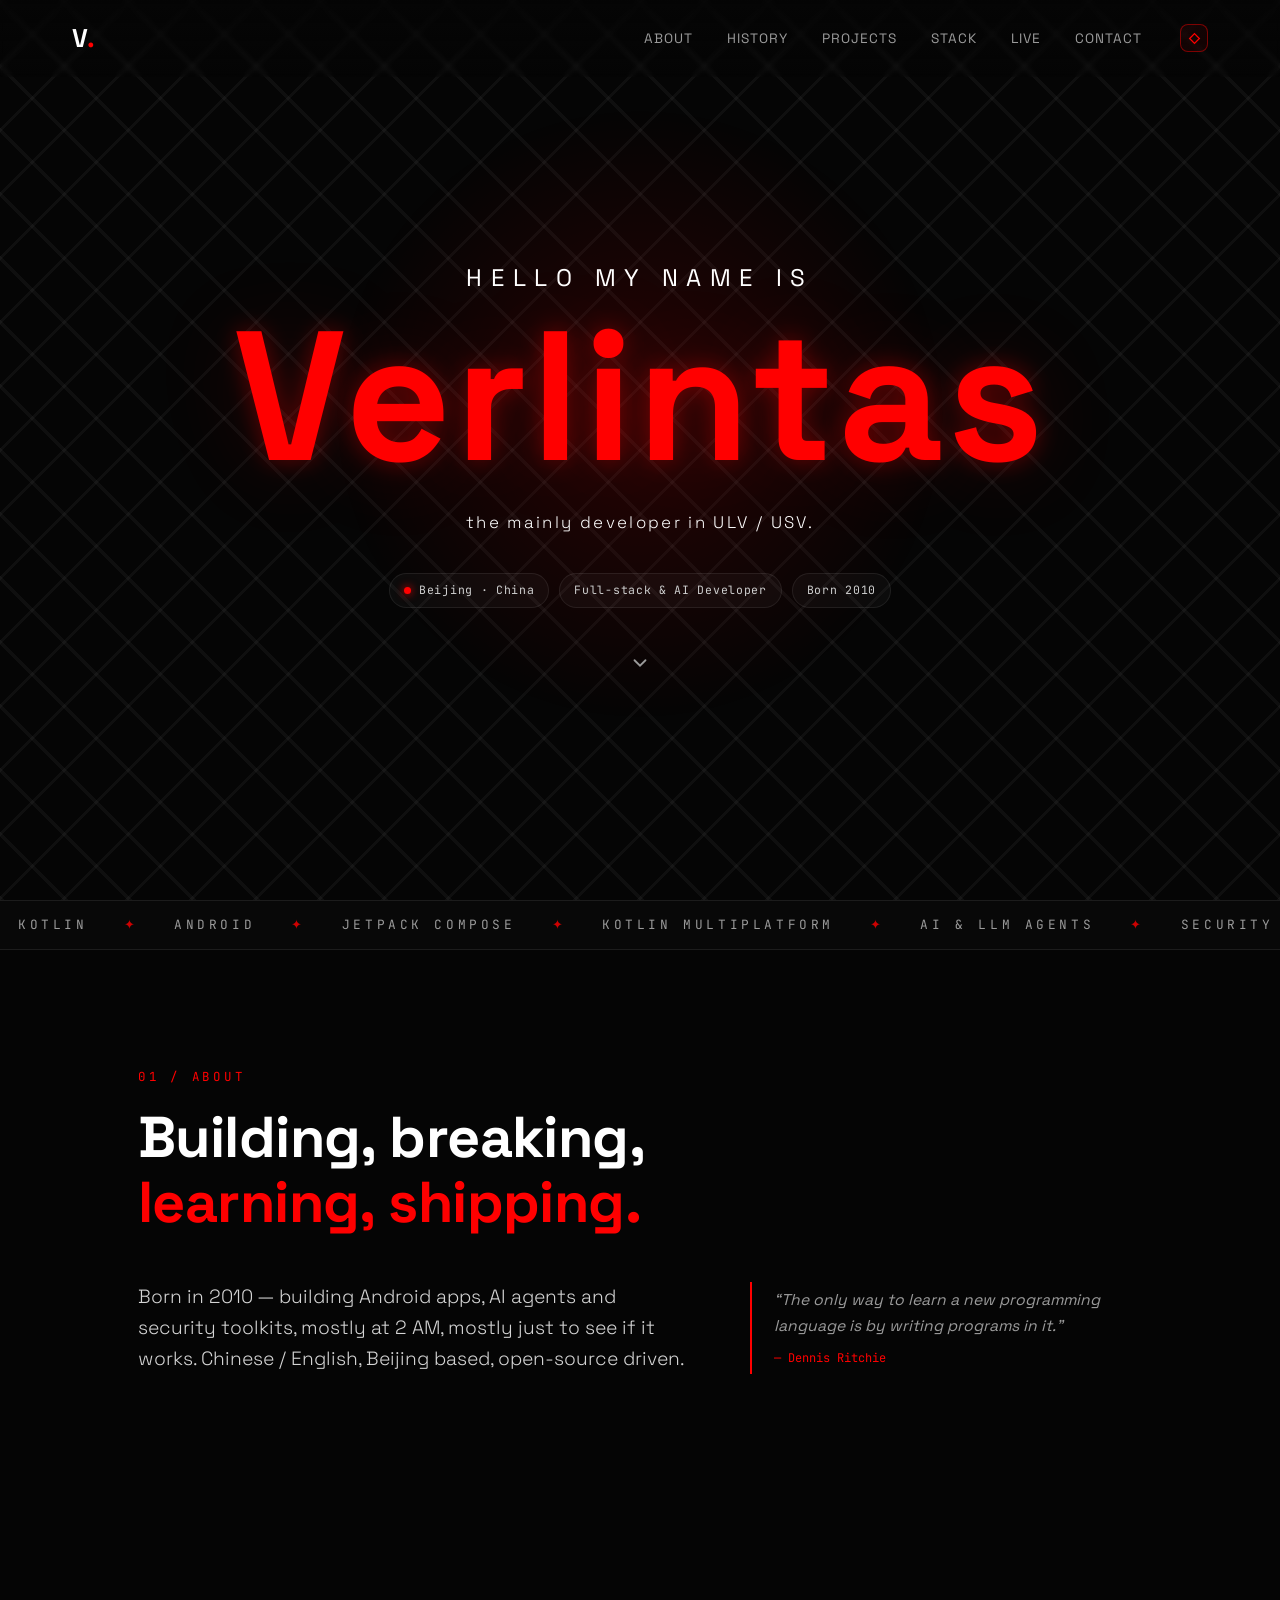
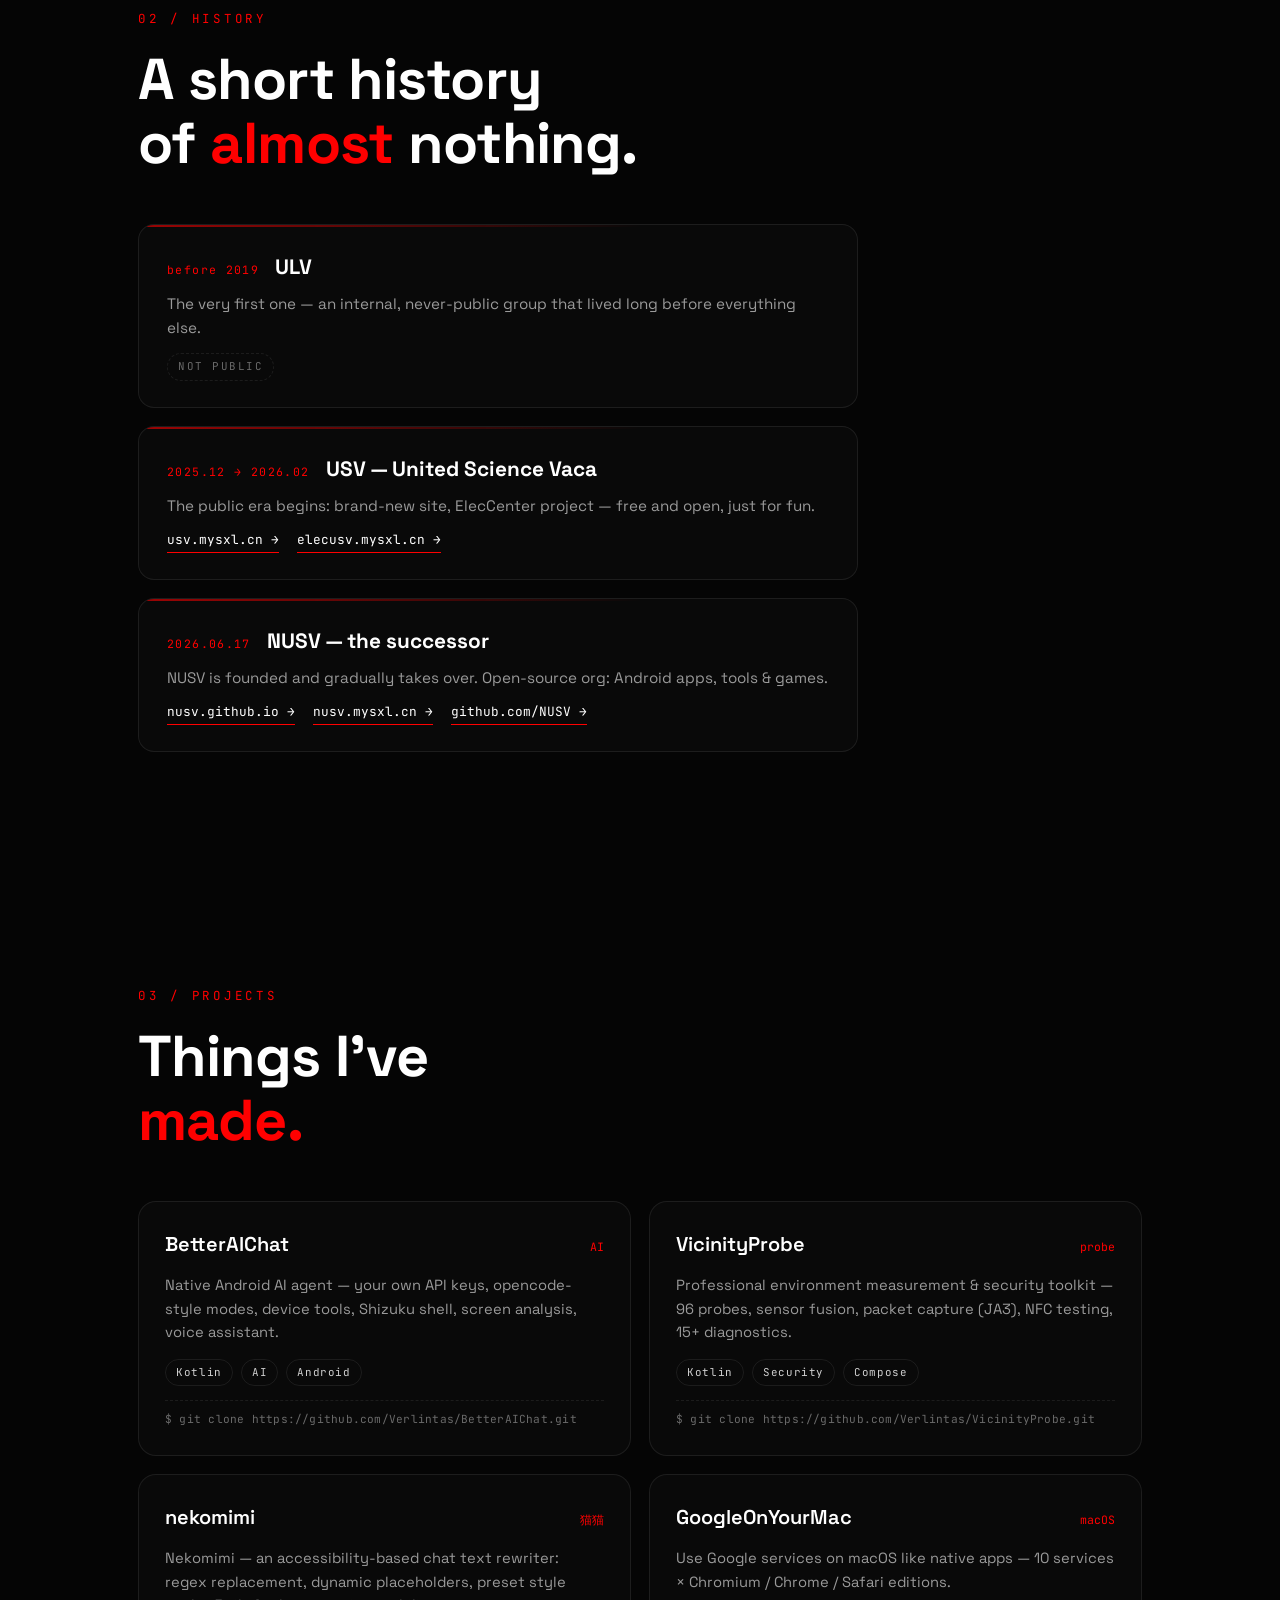
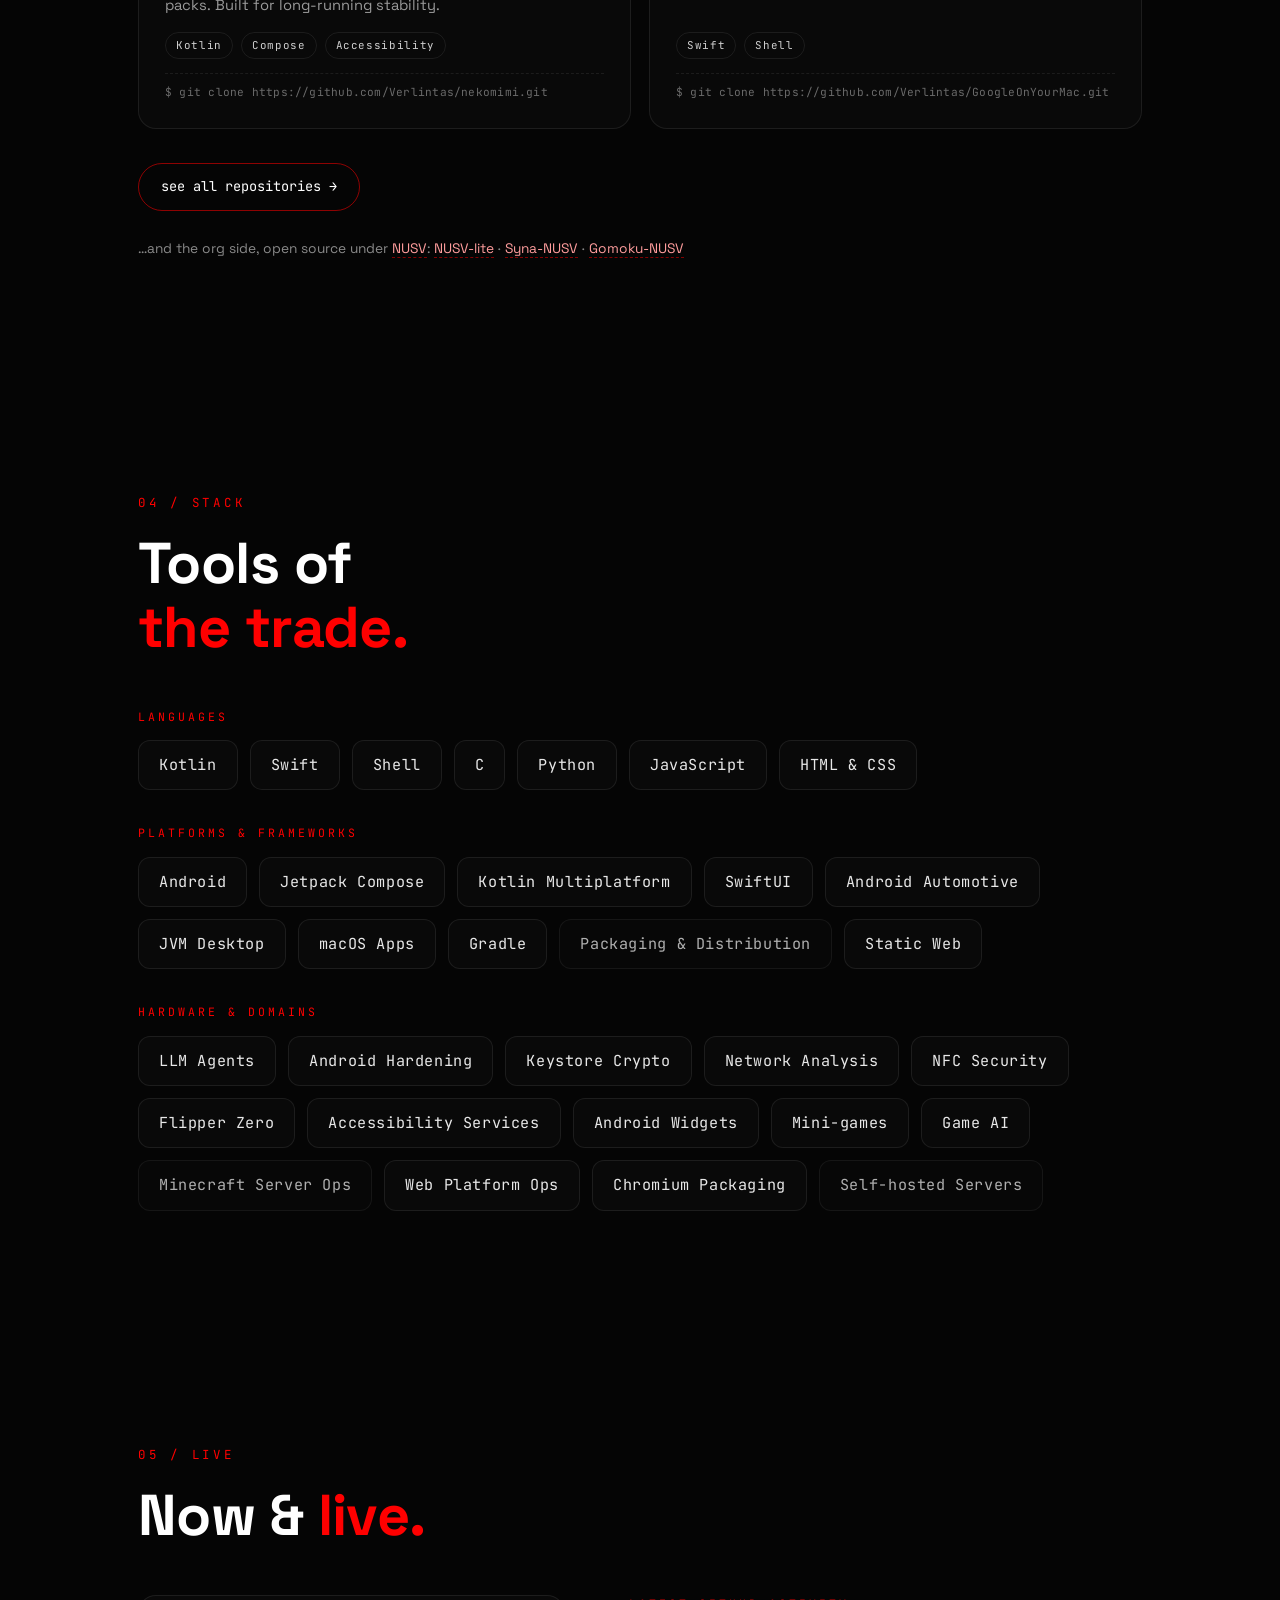
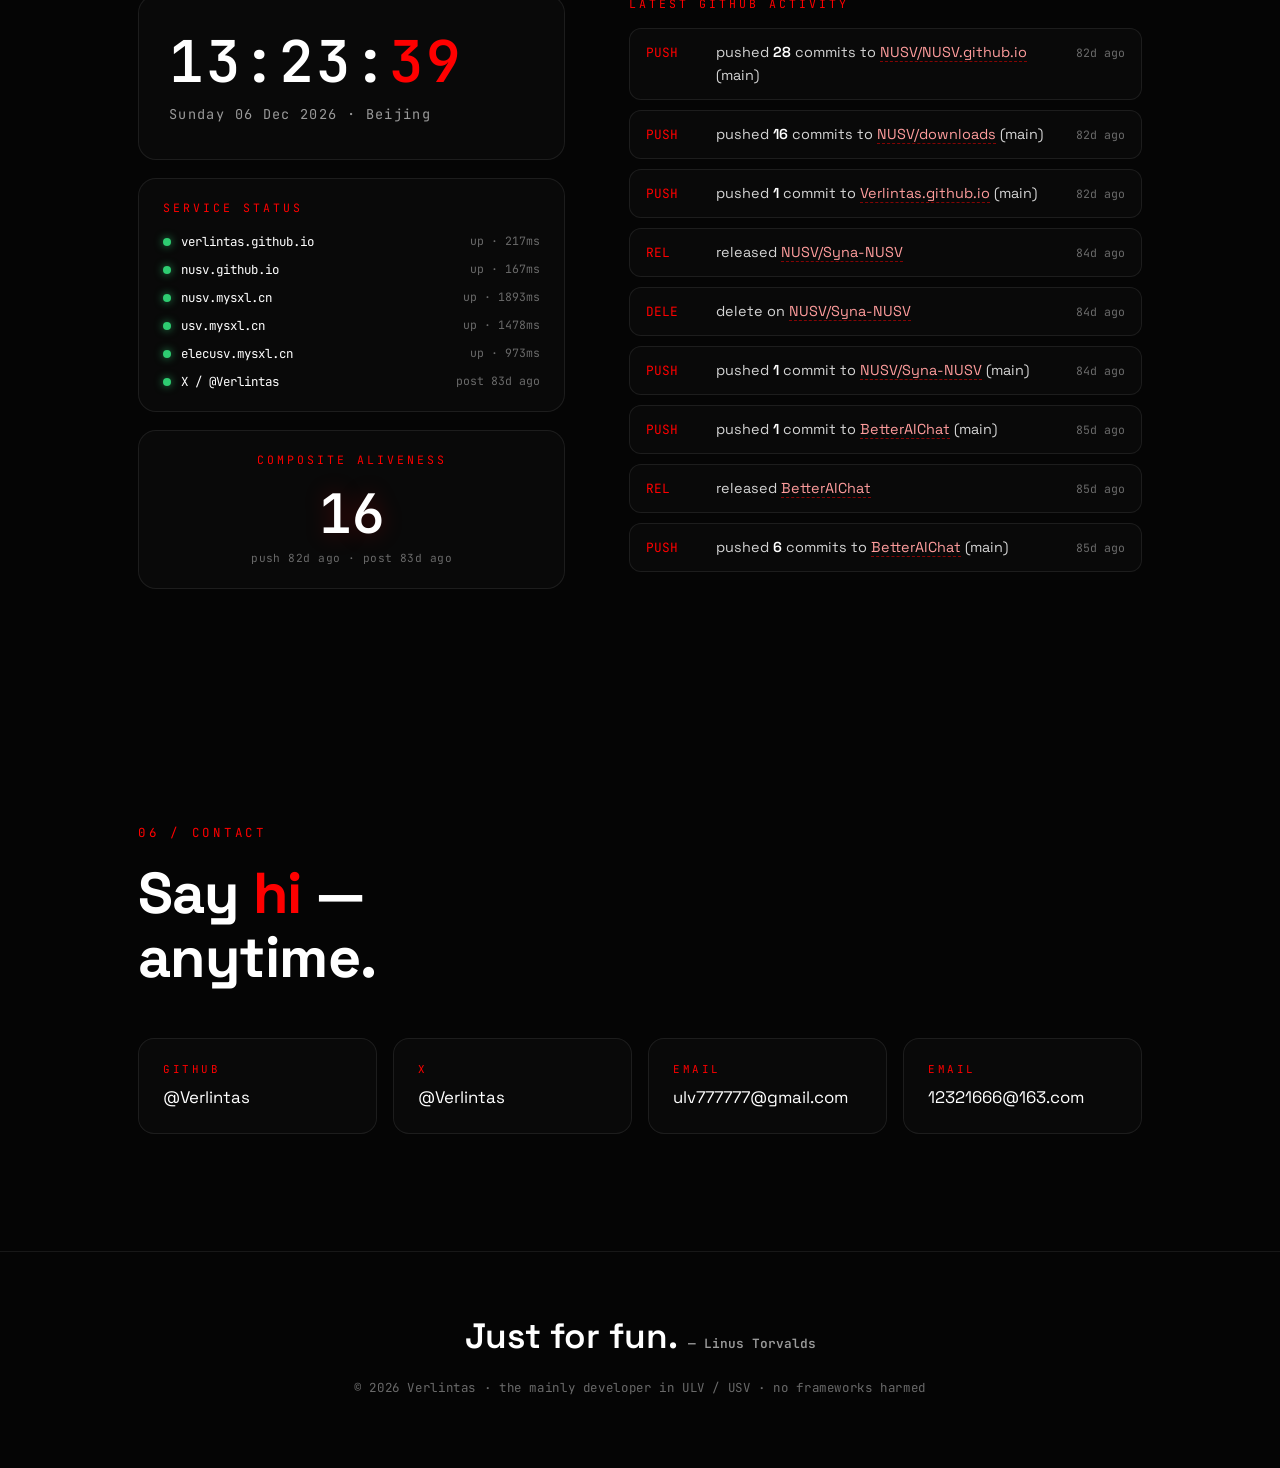
==== index.html @ 99c08d49 "BetterAIChat card tag: hardcoded stars -> AI" ====
<!DOCTYPE html>
<html lang="en">
<head>
  <meta charset="UTF-8">
  <meta name="viewport" content="width=device-width, initial-scale=1.0">
  <title>Verlintas — Main Developer in ULV / USV</title>
  <meta name="description" content="Verlintas · Full-stack & AI Developer · the main developer in ULV / USV · Building, breaking, learning, shipping — just for fun.">
  <meta property="og:title" content="Verlintas">
  <meta property="og:description" content="Hello, my name is Verlintas — the mainly developer in ULV / USV.">
  <meta property="og:type" content="website">
  <link rel="icon" type="image/svg+xml" href="assets/favicon.svg">
  <link rel="preconnect" href="https://fonts.googleapis.com">
  <link rel="preconnect" href="https://fonts.gstatic.com" crossorigin>
  <link href="https://fonts.googleapis.com/css2?family=Space+Grotesk:wght@400;500;600;700&family=JetBrains+Mono:wght@400;500;600&display=swap" rel="stylesheet">
  <link rel="stylesheet" href="assets/css/style.css">
</head>
<body class="is-loading">

  <div class="loader" id="loader" aria-hidden="true">
    <div class="loader-stage">
      <svg class="loader-diamond" viewBox="0 0 240 240">
        <path class="ld-base" d="M120 26 L214 120 L120 214 L26 120 Z"/>
        <path class="ld-flow"  d="M120 26 L214 120 L120 214 L26 120 Z"/>
      </svg>
      <p class="loader-name" aria-hidden="true"><span>V</span><span>e</span><span>r</span><span>l</span><span>i</span><span>n</span><span>t</span><span>a</span><span>s</span></p>
      <div class="boot-log" id="bootLog" aria-hidden="true"></div>
    </div>
  </div>

  <div class="grid-overlay" aria-hidden="true"></div>
  <canvas id="fx" aria-hidden="true"></canvas>
  <div class="scroll-progress" id="scrollProgress" aria-hidden="true"></div>

  <header class="nav">
    <a class="nav-logo" href="#top">V<span class="nav-logo-accent">.</span></a>
    <nav class="nav-links">
      <a href="#about">About</a>
      <a href="#history">History</a>
      <a href="#projects">Projects</a>
      <a href="#stack">Stack</a>
      <a href="#live">Live</a>
      <a href="#contact">Contact</a>
      <button class="nav-term" id="termToggle" title="hidden terminal — press `" aria-label="open hidden terminal">
        <svg viewBox="0 0 24 24" width="13" height="13"><path fill="none" stroke="currentColor" stroke-width="2.4" d="M12 3 L21 12 L12 21 L3 12 Z"/></svg>
      </button>
    </nav>
  </header>

  <main id="top">

    <!-- ══════════ HERO ══════════ -->
    <section class="hero">
      <div class="hero-glow" aria-hidden="true"></div>
      <div class="hero-content">
        <p class="hero-hello fade-up delay-1">Hello My name is</p>
        <div class="hero-name-wrap fade-up delay-2">
          <h1 class="hero-name" id="heroName">Verlintas</h1>
        </div>
        <p class="hero-sub fade-up delay-3">the mainly developer in ULV / USV.</p>
        <p class="two-am fade-up delay-4" id="twoAm" hidden>it's 2 AM — Verlintas is probably still coding.</p>
        <div class="hero-pills fade-up delay-4">
          <span class="pill"><span class="dot"></span>Beijing · China</span>
          <span class="pill">Full-stack &amp; AI Developer</span>
          <span class="pill">Born 2010</span>
        </div>
        <a class="hero-scroll fade-up delay-5" href="#about" aria-label="scroll down">
          <svg viewBox="0 0 24 24" width="22" height="22"><path fill="none" stroke="currentColor" stroke-width="2" stroke-linecap="round" d="M6 9l6 6 6-6"/></svg>
        </a>
      </div>
    </section>

    <!-- ══════════ MARQUEE ══════════ -->
    <div class="marquee" aria-hidden="true">
      <div class="marquee-track">
        <span>Kotlin</span><span class="sep">✦</span><span>Android</span><span class="sep">✦</span><span>Jetpack Compose</span><span class="sep">✦</span><span>Kotlin Multiplatform</span><span class="sep">✦</span><span>AI &amp; LLM Agents</span><span class="sep">✦</span><span>Security Tools</span><span class="sep">✦</span><span>Swift</span><span class="sep">✦</span><span>Shell</span><span class="sep">✦</span>
        <span>Kotlin</span><span class="sep">✦</span><span>Android</span><span class="sep">✦</span><span>Jetpack Compose</span><span class="sep">✦</span><span>Kotlin Multiplatform</span><span class="sep">✦</span><span>AI &amp; LLM Agents</span><span class="sep">✦</span><span>Security Tools</span><span class="sep">✦</span><span>Swift</span><span class="sep">✦</span><span>Shell</span><span class="sep">✦</span>
      </div>
    </div>

    <!-- ══════════ ABOUT ══════════ -->
    <section class="section" id="about">
      <p class="section-tag">01 / about</p>
      <h2 class="section-title">Building, breaking,<br><em>learning, shipping.</em></h2>
      <div class="about-grid">
        <p class="about-copy reveal">
          Born in 2010 — building Android apps, AI agents and
          security toolkits, mostly at 2 AM, mostly just to see if it works.
          Chinese / English, Beijing based, open-source driven.
        </p>
        <blockquote class="about-quote reveal">
          “The only way to learn a new programming language is by writing programs in it.”
          <footer>— Dennis Ritchie</footer>
        </blockquote>
      </div>
    </section>

    <!-- ══════════ HISTORY ══════════ -->
    <section class="section" id="history">
      <p class="section-tag">02 / history</p>
      <h2 class="section-title">A short history<br>of <em>almost</em> nothing.</h2>
      <div class="timeline">
        <div class="tl-item reveal">
          <div class="tl-head">
            <span class="tl-year">before 2019</span>
            <h3>ULV</h3>
          </div>
          <p class="tl-desc">The very first one — an internal, never-public group that lived long before everything else.</p>
          <span class="tl-flag ghost">not public</span>
        </div>
        <div class="tl-item reveal">
          <div class="tl-head">
            <span class="tl-year">2025.12 → 2026.02</span>
            <h3>USV — United Science Vaca</h3>
          </div>
          <p class="tl-desc">The public era begins: brand-new site, ElecCenter project — free and open, just for fun.</p>
          <div class="tl-links">
            <a class="tl-link" href="https://usv.mysxl.cn" target="_blank" rel="noopener">usv.mysxl.cn →</a>
            <a class="tl-link" href="https://elecusv.mysxl.cn" target="_blank" rel="noopener">elecusv.mysxl.cn →</a>
          </div>
        </div>
        <div class="tl-item reveal">
          <div class="tl-head">
            <span class="tl-year">2026.06.17</span>
            <h3>NUSV — the successor</h3>
          </div>
          <p class="tl-desc">NUSV is founded and gradually takes over. Open-source org: Android apps, tools &amp; games.</p>
          <div class="tl-links">
            <a class="tl-link" href="https://nusv.github.io" target="_blank" rel="noopener">nusv.github.io →</a>
            <a class="tl-link" href="https://nusv.mysxl.cn" target="_blank" rel="noopener">nusv.mysxl.cn →</a>
            <a class="tl-link" href="https://github.com/NUSV" target="_blank" rel="noopener">github.com/NUSV →</a>
          </div>
        </div>
      </div>
    </section>

    <!-- ══════════ PROJECTS ══════════ -->
    <section class="section" id="projects">
      <p class="section-tag">03 / projects</p>
      <h2 class="section-title">Things I've<br><em>made.</em></h2>
      <div class="proj-grid">

        <a class="proj-card reveal" href="https://github.com/Verlintas/BetterAIChat" target="_blank" rel="noopener">
          <div class="proj-top"><span class="proj-name">BetterAIChat</span><span class="proj-star">AI</span></div>
          <p class="proj-desc">Native Android AI agent — your own API keys, opencode-style modes, device tools, Shizuku shell, screen analysis, voice assistant.</p>
          <div class="proj-meta"><span class="chip">Kotlin</span><span class="chip">AI</span><span class="chip">Android</span></div>
          <span class="clone-line" data-repo="Verlintas/BetterAIChat" title="click to copy">$ git clone https://github.com/Verlintas/BetterAIChat.git</span>
        </a>

        <a class="proj-card reveal" href="https://github.com/Verlintas/VicinityProbe" target="_blank" rel="noopener">
          <div class="proj-top"><span class="proj-name">VicinityProbe</span><span class="proj-star">probe</span></div>
          <p class="proj-desc">Professional environment measurement &amp; security toolkit — 96 probes, sensor fusion, packet capture (JA3), NFC testing, 15+ diagnostics.</p>
          <div class="proj-meta"><span class="chip">Kotlin</span><span class="chip">Security</span><span class="chip">Compose</span></div>
          <span class="clone-line" data-repo="Verlintas/VicinityProbe" title="click to copy">$ git clone https://github.com/Verlintas/VicinityProbe.git</span>
        </a>

        <a class="proj-card reveal" href="https://github.com/Verlintas/nekomimi" target="_blank" rel="noopener">
          <div class="proj-top"><span class="proj-name">nekomimi</span><span class="proj-star">猫猫</span></div>
          <p class="proj-desc">Nekomimi — an accessibility-based chat text rewriter: regex replacement, dynamic placeholders, preset style packs. Built for long-running stability.</p>
          <div class="proj-meta"><span class="chip">Kotlin</span><span class="chip">Compose</span><span class="chip">Accessibility</span></div>
          <span class="clone-line" data-repo="Verlintas/nekomimi" title="click to copy">$ git clone https://github.com/Verlintas/nekomimi.git</span>
        </a>

        <a class="proj-card reveal" href="https://github.com/Verlintas/GoogleOnYourMac" target="_blank" rel="noopener">
          <div class="proj-top"><span class="proj-name">GoogleOnYourMac</span><span class="proj-star">macOS</span></div>
          <p class="proj-desc">Use Google services on macOS like native apps — 10 services × Chromium / Chrome / Safari editions.</p>
          <div class="proj-meta"><span class="chip">Swift</span><span class="chip">Shell</span></div>
          <span class="clone-line" data-repo="Verlintas/GoogleOnYourMac" title="click to copy">$ git clone https://github.com/Verlintas/GoogleOnYourMac.git</span>
        </a>

      </div>
      <a class="btn-ghost reveal" href="https://github.com/Verlintas?tab=repositories" target="_blank" rel="noopener">see all repositories →</a>
      <p class="org-line reveal">…and the org side, open source under <a href="https://github.com/NUSV" target="_blank" rel="noopener">NUSV</a>:
        <a href="https://github.com/NUSV/NUSV-lite" target="_blank" rel="noopener">NUSV-lite</a> ·
        <a href="https://github.com/NUSV/Syna-NUSV" target="_blank" rel="noopener">Syna-NUSV</a> ·
        <a href="https://github.com/NUSV/Gomoku-NUSV" target="_blank" rel="noopener">Gomoku-NUSV</a>
      </p>
    </section>

    <!-- ══════════ STACK ══════════ -->
    <section class="section" id="stack">
      <p class="section-tag">04 / stack</p>
      <h2 class="section-title">Tools of<br><em>the trade.</em></h2>

      <div class="stack-group reveal">
                <p class="stack-label">Languages</p>
        <div class="stack-grid">
          <a class="stack-item" data-c="7F52FF" href="https://kotlinlang.org" target="_blank" rel="noopener">Kotlin</a>
          <a class="stack-item" data-c="FA7343" href="https://www.swift.org" target="_blank" rel="noopener">Swift</a>
          <a class="stack-item" data-c="4EAA25" href="https://www.gnu.org/software/bash/" target="_blank" rel="noopener">Shell</a>
          <a class="stack-item" data-c="A8B9CC" href="https://en.cppreference.com/w/c" target="_blank" rel="noopener">C</a>
          <a class="stack-item" data-c="3776AB" href="https://www.python.org" target="_blank" rel="noopener">Python</a>
          <a class="stack-item" data-c="F7DF1E" href="https://developer.mozilla.org/en-US/docs/Web/JavaScript" target="_blank" rel="noopener">JavaScript</a>
          <a class="stack-item" data-c="E34F26" href="https://developer.mozilla.org/en-US/docs/Web" target="_blank" rel="noopener">HTML &amp; CSS</a>
        </div>
      </div>

      <div class="stack-group reveal">
        <p class="stack-label">Platforms &amp; Frameworks</p>
        <div class="stack-grid">
          <a class="stack-item" data-c="3DDC84" href="https://developer.android.com" target="_blank" rel="noopener">Android</a>
          <a class="stack-item" data-c="4285F4" href="https://developer.android.com/develop/ui/compose" target="_blank" rel="noopener">Jetpack Compose</a>
          <a class="stack-item" data-c="7F52FF" href="https://kotlinlang.org/multiplatform" target="_blank" rel="noopener">Kotlin Multiplatform</a>
          <a class="stack-item" data-c="0D84F4" href="https://developer.apple.com/documentation/swiftui" target="_blank" rel="noopener">SwiftUI</a>
          <a class="stack-item" data-c="607D8B" href="https://developer.android.com/training/cars" target="_blank" rel="noopener">Android Automotive</a>
          <a class="stack-item" data-c="7C4DFF" href="https://openjdk.org" target="_blank" rel="noopener">JVM Desktop</a>
          <a class="stack-item" data-c="8E8E93" href="https://developer.apple.com/macos" target="_blank" rel="noopener">macOS Apps</a>
          <a class="stack-item" data-c="03A9F4" href="https://gradle.org" target="_blank" rel="noopener">Gradle</a>
          <span class="stack-item stack-no" data-c="AAB8C2">Packaging &amp; Distribution</span>
          <a class="stack-item" data-c="AAB8C2" href="https://pages.github.com" target="_blank" rel="noopener">Static Web</a>
        </div>
      </div>

      <div class="stack-group reveal">
        <p class="stack-label">Hardware &amp; Domains</p>
        <div class="stack-grid">
          <a class="stack-item" data-c="FF6F00" href="https://github.com/Verlintas/BetterAIChat" target="_blank" rel="noopener">LLM Agents</a>
          <a class="stack-item" data-c="E91E63" href="https://github.com/NUSV/Syna-NUSV" target="_blank" rel="noopener">Android Hardening</a>
          <a class="stack-item" data-c="8E44AD" href="https://developer.android.com/privacy-and-security/keystore" target="_blank" rel="noopener">Keystore Crypto</a>
          <a class="stack-item" data-c="00C2A8" href="https://github.com/Verlintas/VicinityProbe" target="_blank" rel="noopener">Network Analysis</a>
          <a class="stack-item" data-c="00A1D6" href="https://github.com/Verlintas/VicinityProbe" target="_blank" rel="noopener">NFC Security</a>
          <a class="stack-item" data-c="0288D1" href="https://flipperzero.one" target="_blank" rel="noopener">Flipper Zero</a>
          <a class="stack-item" data-c="FFB300" href="https://github.com/Verlintas/nekomimi" target="_blank" rel="noopener">Accessibility Services</a>
          <a class="stack-item" data-c="FB8C00" href="https://github.com/NUSV/NUSV-lite" target="_blank" rel="noopener">Android Widgets</a>
          <a class="stack-item" data-c="FFD54F" href="https://github.com/NUSV/NUSV-lite" target="_blank" rel="noopener">Mini-games</a>
          <a class="stack-item" data-c="00BFA5" href="https://github.com/NUSV/Gomoku-NUSV" target="_blank" rel="noopener">Game AI</a>
          <span class="stack-item stack-no" data-c="6BC216">Minecraft Server Ops</span>
          <a class="stack-item" data-c="9C27B0" href="https://elecusv.mysxl.cn" target="_blank" rel="noopener">Web Platform Ops</a>
          <a class="stack-item" data-c="536DFE" href="https://github.com/Verlintas/GoogleOnYourMac" target="_blank" rel="noopener">Chromium Packaging</a>
          <span class="stack-item stack-no" data-c="6D28D9">Self-hosted Servers</span>
        </div>
      </div>
    </section>

    <!-- ══════════ LIVE ══════════ -->
    <section class="section" id="live">
      <p class="section-tag">05 / live</p>
      <h2 class="section-title">Now &amp; <em>live.</em></h2>
      <div class="live-grid">
        <div class="live-left">
          <div class="live-clock reveal">
            <p class="clock-time" id="clockTime">--:--:--</p>
            <p class="clock-date" id="clockDate">Beijing time</p>
          </div>
          <div class="status-panel reveal">
            <p class="stack-label">Service status</p>
            <ul class="status-list" id="statusList">
              <li class="status-item status-probing" id="statusEmpty">probing…</li>
            </ul>
          </div>
          <div class="alive-panel reveal" title="rough composite of recent GitHub pushes and X posts, decaying over ~2 days">
            <p class="stack-label">Composite aliveness</p>
            <p class="alive-num" id="aliveNum">--</p>
            <p class="alive-sub" id="aliveSub">collecting signals…</p>
          </div>
        </div>
        <div class="live-feed reveal">
          <p class="stack-label">Latest GitHub activity</p>
          <ul class="feed-list" id="feedList">
            <li class="feed-empty" id="feedEmpty">…</li>
          </ul>
        </div>
      </div>
    </section>

    <!-- ══════════ CONTACT ══════════ -->
    <section class="section" id="contact">
      <p class="section-tag">06 / contact</p>
      <h2 class="section-title">Say <em>hi</em> —<br>anytime.</h2>
      <div class="contact-grid reveal">
        <a class="contact-card" href="https://github.com/Verlintas" target="_blank" rel="noopener">
          <span class="c-label">GitHub</span><span class="c-value">@Verlintas</span>
        </a>
        <a class="contact-card" href="https://x.com/Verlintas" target="_blank" rel="noopener">
          <span class="c-label">X</span><span class="c-value">@Verlintas</span>
        </a>
        <a class="contact-card" href="mailto:ulv777777@gmail.com">
          <span class="c-label">Email</span><span class="c-value">ulv777777@gmail.com</span>
        </a>
        <a class="contact-card" href="mailto:12321666@163.com">
          <span class="c-label">Email</span><span class="c-value">12321666@163.com</span>
        </a>
      </div>
    </section>

  </main>

  <a class="to-top" href="#top" id="toTop" aria-label="back to top">
    <svg viewBox="0 0 24 24" width="20" height="20"><path fill="none" stroke="currentColor" stroke-width="2" stroke-linecap="round" d="M18 15l-6-6-6 6"/></svg>
  </a>

  <div class="term" id="term" role="dialog" aria-label="hidden terminal" hidden>
    <div class="term-bar">
      <span class="term-title">verlintas@web — hidden terminal</span>
      <button class="term-close" id="termClose" aria-label="close terminal">×</button>
    </div>
    <div class="term-body" id="termBody"></div>
    <form class="term-line" id="termForm">
      <span class="term-prompt">verlintas@web:~$</span>
      <input class="term-input" id="termInput" autocomplete="off" spellcheck="false" aria-label="terminal input">
    </form>
  </div>

  <footer class="footer">
    <p class="footer-quote">Just for fun.<span class="footer-attrib">— Linus Torvalds</span></p>
    <p class="footer-meta">© 2026 Verlintas · the mainly developer in ULV / USV · no frameworks harmed</p>
  </footer>

  <script src="assets/js/main.js"></script>
  <script src="assets/js/nlu-lib.js"></script>
</body>
</html>
---- assets/css/style.css ----
/* ════════════════════════════════════════
   Verlintas — personal site
   black · diamonds · red · white
   ════════════════════════════════════════ */

:root {
  --bg: #050505;
  --bg-2: #0a0a0a;
  --red: #ff0000;
  --red-soft: rgba(255, 0, 0, 0.55);
  --white: #ffffff;
  --gray: #9a9a9a;
  --line: rgba(255, 255, 255, 0.08);
  --font-head: "Space Grotesk", "PingFang SC", "Microsoft YaHei", system-ui, sans-serif;
  --font-mono: "JetBrains Mono", ui-monospace, SFMono-Regular, Menlo, monospace;
}

* { margin: 0; padding: 0; box-sizing: border-box; }

html { scroll-behavior: smooth; }

body {
  background: var(--bg);
  color: var(--white);
  font-family: var(--font-head);
  line-height: 1.6;
  overflow-x: hidden;
  -webkit-font-smoothing: antialiased;
}

::selection { background: var(--red); color: #fff; }

::-webkit-scrollbar { width: 9px; }
::-webkit-scrollbar-track { background: #000; }
::-webkit-scrollbar-thumb { background: #222; border-radius: 5px; }
::-webkit-scrollbar-thumb:hover { background: var(--red); }

/* ── global diamond grid overlay ── */
.grid-overlay {
  position: fixed;
  inset: 0;
  pointer-events: none;
  z-index: 0;
  background-image:
    linear-gradient(45deg, transparent 46.5%, var(--line) 46.5%, var(--line) 50%, transparent 50%, transparent 96.5%, var(--line) 96.5%, var(--line) 100%),
    linear-gradient(-45deg, transparent 46.5%, var(--line) 46.5%, var(--line) 50%, transparent 50%, transparent 96.5%, var(--line) 96.5%, var(--line) 100%);
  background-size: 64px 64px;
  opacity: 0.55;
}

/* ── nav ── */
.nav {
  position: fixed;
  top: 0; left: 0; right: 0;
  z-index: 50;
  display: flex;
  align-items: center;
  justify-content: space-between;
  padding: 18px clamp(20px, 6vw, 72px);
  background: linear-gradient(to bottom, rgba(5,5,5,0.85), transparent);
  backdrop-filter: blur(2px);
}
.nav-logo {
  font-family: var(--font-head);
  font-weight: 700;
  font-size: 1.6rem;
  color: var(--white);
  text-decoration: none;
  letter-spacing: 0.5px;
}
.nav-logo-accent { color: var(--red); }
.nav-term {
  display: inline-flex;
  align-items: center;
  justify-content: center;
  width: 28px;
  height: 28px;
  margin-left: 4px;
  background: rgba(255, 0, 0, 0.06);
  border: 1px solid rgba(255, 0, 0, 0.45);
  border-radius: 8px;
  color: var(--red);
  cursor: pointer;
  transition: background 0.25s, box-shadow 0.25s, transform 0.2s;
}
.nav-term:hover { background: var(--red); color: #fff; box-shadow: 0 0 16px rgba(255, 0, 0, 0.55); transform: translateY(-1px); }
.nav-links { display: flex; gap: clamp(14px, 3vw, 34px); align-items: center; }
.nav-links a {
  color: var(--gray);
  text-decoration: none;
  font-size: 0.85rem;
  letter-spacing: 1px;
  text-transform: uppercase;
  transition: color 0.25s;
  position: relative;
}
.nav-links a::after {
  content: "";
  position: absolute;
  left: 0; bottom: -4px;
  width: 0; height: 2px;
  background: var(--red);
  transition: width 0.25s;
}
.nav-links a:hover { color: var(--white); }
.nav-links a:hover::after { width: 100%; }

main, .footer { position: relative; z-index: 1; }

/* ═══════════ HERO ═══════════ */
.hero {
  min-height: 100svh;
  display: flex;
  align-items: center;
  justify-content: center;
  text-align: center;
  padding: 120px 24px 80px;
  position: relative;
  overflow: hidden;
}
.hero-glow {
  position: absolute;
  width: 700px; height: 700px;
  left: 50%; top: 46%;
  transform: translate(-50%, -50%);
  background: radial-gradient(circle, rgba(255,0,0,0.14) 0%, transparent 62%);
  animation: breath 5.5s ease-in-out infinite;
  pointer-events: none;
}
@keyframes breath {
  0%, 100% { opacity: 0.55; transform: translate(-50%, -50%) scale(1); }
  50%      { opacity: 1;    transform: translate(-50%, -50%) scale(1.12); }
}
.hero-content { position: relative; }
.hero-hello {
  font-size: clamp(1.05rem, 2.4vw, 1.5rem);
  letter-spacing: 0.35em;
  text-transform: uppercase;
  color: var(--white);
  font-weight: 400;
}
.hero-name {
  font-size: clamp(4.2rem, 16vw, 11.5rem);
  font-weight: 700;
  line-height: 1.02;
  letter-spacing: 0.02em;
  color: var(--red);
  text-shadow:
    0 0 24px rgba(255,0,0,0.35),
    0 0 90px rgba(255,0,0,0.18);
  margin: 6px 0 18px;
  user-select: none;
}
.hero-sub {
  font-size: clamp(0.8rem, 1.7vw, 1.05rem);
  letter-spacing: 0.14em;
  color: var(--white);
  font-weight: 300;
  opacity: 0.92;
}
.hero-pills {
  display: flex;
  flex-wrap: wrap;
  gap: 10px;
  justify-content: center;
  margin-top: 38px;
}
.pill {
  font-family: var(--font-mono);
  font-size: 0.72rem;
  letter-spacing: 0.06em;
  color: #cfcfcf;
  border: 1px solid var(--line);
  background: rgba(255,255,255,0.03);
  padding: 7px 14px;
  border-radius: 100px;
  display: inline-flex;
  align-items: center;
  gap: 8px;
}
.dot {
  width: 7px; height: 7px;
  border-radius: 50%;
  background: var(--red);
  box-shadow: 0 0 8px var(--red);
  animation: blink 1.8s ease-in-out infinite;
}
@keyframes blink { 0%,100% { opacity: 1; } 50% { opacity: 0.25; } }
@keyframes blinkfast { 0%,100% { opacity: 1; } 50% { opacity: 0; } }
.hero-scroll {
  display: inline-flex;
  margin-top: 44px;
  color: var(--gray);
  animation: bob 1.8s ease-in-out infinite;
}
.hero-scroll:hover { color: var(--red); }
@keyframes bob { 0%,100% { transform: translateY(0); } 50% { transform: translateY(7px); } }

/* entrance */
.fade-up { opacity: 0; animation: fadeUp 0.9s cubic-bezier(0.2, 0.7, 0.3, 1) forwards; }
.delay-1 { animation-delay: 0.15s; }
.delay-2 { animation-delay: 0.35s; }
.delay-3 { animation-delay: 0.55s; }
.delay-4 { animation-delay: 0.8s; }
.delay-5 { animation-delay: 1.1s; }
@keyframes fadeUp {
  from { opacity: 0; transform: translateY(26px); }
  to   { opacity: 1; transform: translateY(0); }
}

/* ═══════════ MARQUEE ═══════════ */
.marquee {
  border-top: 1px solid var(--line);
  border-bottom: 1px solid var(--line);
  overflow: hidden;
  background: rgba(255,255,255,0.015);
}
.marquee-track {
  display: flex;
  width: max-content;
  padding: 14px 0;
  gap: 0;
  animation: scrollX 30s linear infinite;
}
.marquee-track span {
  font-family: var(--font-mono);
  font-size: 0.8rem;
  letter-spacing: 0.28em;
  text-transform: uppercase;
  color: var(--gray);
  padding: 0 18px;
  white-space: nowrap;
}
.marquee-track .sep { color: var(--red); opacity: 0.8; }
.marquee:hover .marquee-track { animation-play-state: paused; }
@keyframes scrollX { from { transform: translateX(0); } to { transform: translateX(-50%); } }

/* ═══════════ SECTIONS ═══════════ */
.section {
  max-width: 1100px;
  margin: 0 auto;
  padding: clamp(90px, 13vh, 150px) clamp(22px, 6vw, 48px);
}
.section-tag {
  font-family: var(--font-mono);
  font-size: 0.78rem;
  letter-spacing: 0.3em;
  text-transform: uppercase;
  color: var(--red);
  margin-bottom: 18px;
}
.section-title {
  font-size: clamp(2rem, 5.6vw, 3.6rem);
  font-weight: 700;
  line-height: 1.12;
  letter-spacing: -0.01em;
  margin-bottom: 48px;
}
.section-title em { font-style: normal; color: var(--red); }

/* ── about ── */
.about-grid {
  display: grid;
  grid-template-columns: 1.4fr 1fr;
  gap: clamp(28px, 5vw, 64px);
  align-items: start;
}
.about-copy { font-size: clamp(1rem, 2vw, 1.2rem); color: #d5d5d5; font-weight: 300; }
.about-copy strong { color: var(--white); font-weight: 600; }
.about-quote {
  border-left: 2px solid var(--red);
  padding: 6px 0 6px 22px;
  color: var(--gray);
  font-style: italic;
  font-size: 0.98rem;
}
.about-quote footer { margin-top: 10px; font-style: normal; font-family: var(--font-mono); font-size: 0.75rem; color: var(--red); }

/* ── timeline ── */
.timeline { display: grid; gap: 18px; max-width: 720px; }
.tl-item {
  border: 1px solid var(--line);
  border-radius: 16px;
  padding: 26px 28px;
  background: rgba(255,255,255,0.02);
  transition: border-color 0.3s, transform 0.3s;
  position: relative;
  overflow: hidden;
}
.tl-item::before {
  content: "";
  position: absolute;
  top: 0; left: 0; right: 0;
  height: 2px;
  background: linear-gradient(90deg, var(--red), transparent 70%);
  opacity: 0.6;
}
.tl-item:hover { border-color: rgba(255,0,0,0.4); transform: translateX(6px); }
.tl-head { display: flex; align-items: baseline; gap: 16px; margin-bottom: 8px; flex-wrap: wrap; }
.tl-year { font-family: var(--font-mono); font-size: 0.72rem; color: var(--red); letter-spacing: 0.12em; }
.tl-item h3 { font-size: 1.3rem; }
.tl-desc { color: var(--gray); font-size: 0.95rem; margin-bottom: 12px; }
.tl-links { display: flex; gap: 18px; flex-wrap: wrap; }
.tl-link { color: var(--white); text-decoration: none; font-family: var(--font-mono); font-size: 0.8rem; border-bottom: 1px solid var(--red); padding-bottom: 1px; transition: color 0.2s; }
.tl-link:hover { color: var(--red); }
.tl-flag {
  font-family: var(--font-mono); font-size: 0.68rem;
  letter-spacing: 0.14em;
  text-transform: uppercase;
  display: inline-block;
  padding: 4px 10px;
  border: 1px dashed var(--line);
  color: #6a6a6a;
  border-radius: 100px;
}

/* ── projects ── */
.proj-grid {
  display: grid;
  grid-template-columns: repeat(2, 1fr);
  gap: 18px;
}
.proj-card {
  display: flex;
  flex-direction: column;
  gap: 14px;
  border: 1px solid var(--line);
  border-radius: 18px;
  padding: 26px;
  text-decoration: none;
  color: var(--white);
  background: rgba(255,255,255,0.02);
  transition: transform 0.25s ease, border-color 0.3s, box-shadow 0.3s;
  transform-style: preserve-3d;
  will-change: transform;
}
.proj-card:hover {
  border-color: rgba(255,0,0,0.55);
  box-shadow: 0 18px 60px -18px rgba(255,0,0,0.28);
}
.proj-top { display: flex; justify-content: space-between; align-items: baseline; gap: 10px; }
.proj-name { font-size: 1.25rem; font-weight: 600; }
.proj-star { font-family: var(--font-mono); font-size: 0.72rem; color: var(--red); white-space: nowrap; }
.proj-desc { color: var(--gray); font-size: 0.92rem; flex: 1; }
.proj-meta { display: flex; gap: 8px; flex-wrap: wrap; }
.clone-line {
  display: block;
  font-family: var(--font-mono);
  font-size: 0.7rem;
  letter-spacing: 0.02em;
  color: #6a6a6a;
  white-space: nowrap;
  overflow: hidden;
  text-overflow: ellipsis;
  border-top: 1px dashed var(--line);
  padding-top: 10px;
  cursor: copy;
  user-select: all;
  transition: color 0.2s;
}
.proj-card:hover .clone-line { color: #b9b9b9; }
.clone-line.copied { color: #ff6b6b; text-shadow: 0 0 10px rgba(255, 0, 0, 0.35); }
.chip {
  font-family: var(--font-mono);
  font-size: 0.68rem;
  letter-spacing: 0.06em;
  padding: 4px 10px;
  border-radius: 100px;
  border: 1px solid var(--line);
  color: #cfcfcf;
}
.btn-ghost {
  display: inline-block;
  margin-top: 34px;
  color: var(--white);
  text-decoration: none;
  font-family: var(--font-mono);
  font-size: 0.85rem;
  border: 1px solid rgba(255,0,0,0.55);
  padding: 12px 22px;
  border-radius: 100px;
  transition: background 0.25s, color 0.25s, box-shadow 0.25s;
}
.btn-ghost:hover { background: var(--red); color: #fff; box-shadow: 0 0 30px rgba(255,0,0,0.4); }

/* ── stack ── */
.stack-group { margin-bottom: 34px; }
.stack-group:last-child { margin-bottom: 0; }
.stack-label {
  font-family: var(--font-mono);
  font-size: 0.72rem;
  letter-spacing: 0.26em;
  text-transform: uppercase;
  color: var(--red);
  margin-bottom: 14px;
}
.stack-grid { display: flex; flex-wrap: wrap; gap: 12px; }
.stack-item {
  font-family: var(--font-mono);
  font-size: 0.95rem;
  letter-spacing: 0.04em;
  padding: 12px 20px;
  border-radius: 12px;
  border: 1px solid var(--line);
  color: #e8e8e8;
  background: rgba(255,255,255,0.02);
  cursor: pointer;
  text-decoration: none;
  transition: transform 0.2s, border-color 0.2s, color 0.2s;
}
a.stack-item:hover { transform: translateY(-4px); }
.stack-no { cursor: default; opacity: 0.75; }
.stack-no:hover { transform: none; }

/* ── contact ── */
.contact-grid { display: grid; grid-template-columns: repeat(auto-fit, minmax(230px, 1fr)); gap: 16px; }
.contact-card {
  display: flex;
  flex-direction: column;
  gap: 6px;
  border: 1px solid var(--line);
  border-radius: 16px;
  padding: 22px 24px;
  text-decoration: none;
  color: var(--white);
  background: rgba(255,255,255,0.02);
  transition: border-color 0.25s, transform 0.25s, box-shadow 0.25s;
}
.contact-card:hover {
  border-color: var(--red);
  transform: translateY(-4px);
  box-shadow: 0 14px 44px -16px rgba(255,0,0,0.35);
}
.c-label { font-family: var(--font-mono); font-size: 0.68rem; letter-spacing: 0.24em; text-transform: uppercase; color: var(--red); }
.c-value { font-size: 1.05rem; word-break: break-all; }

/* ═══════════ FOOTER ═══════════ */
.footer {
  border-top: 1px solid var(--line);
  text-align: center;
  padding: 56px 24px 70px;
}
.footer-quote { font-size: clamp(1.4rem, 3.4vw, 2.2rem); font-weight: 600; }
.footer-attrib { font-family: var(--font-mono); font-size: 0.8rem; color: var(--gray); margin-left: 10px; }
.footer-meta { margin-top: 14px; color: #6a6a6a; font-size: 0.78rem; font-family: var(--font-mono); letter-spacing: 0.05em; }

/* ── reveal on scroll ── */
.reveal {
  opacity: 0;
  transform: translateY(28px);
  transition: opacity 0.8s cubic-bezier(0.2, 0.7, 0.3, 1), transform 0.8s cubic-bezier(0.2, 0.7, 0.3, 1);
}
.reveal.visible { opacity: 1; transform: translateY(0); }

.alive-panel { border: 1px solid var(--line); border-radius: 18px; padding: 20px 24px; background: rgba(255,255,255,0.02); text-align: center; }
.alive-num {
  font-family: var(--font-mono);
  font-size: clamp(2.6rem, 5vw, 3.4rem);
  font-weight: 600;
  line-height: 1.1;
  color: var(--white);
  text-shadow: 0 0 22px rgba(255,0,0,0.25);
}
.alive-sub { margin-top: 6px; color: #6a6a6a; font-family: var(--font-mono); font-size: 0.7rem; letter-spacing: 0.04em; }
@media (max-width: 760px) {
  .alive-panel { text-align: left; }
}

/* ═══════════ LOADER ═══════════ */
.loader {
  position: fixed;
  inset: 0;
  z-index: 300;
  background: #000;
  display: flex;
  align-items: center;
  justify-content: center;
  transition: opacity 0.55s ease, visibility 0.55s;
}
.loader.done { opacity: 0; visibility: hidden; pointer-events: none; }
.loader-stage { display: flex; flex-direction: column; align-items: center; gap: 30px; }
.loader-diamond { width: clamp(120px, 22vw, 170px); height: auto; }
.ld-base {
  fill: none;
  stroke: rgba(255, 0, 0, 0.18);
  stroke-width: 1.5;
}
.ld-flow {
  fill: none;
  stroke: #ff0000;
  stroke-width: 2.5;
  stroke-linecap: round;
  filter: drop-shadow(0 0 6px rgba(255, 0, 0, 0.9));
  stroke-dasharray: 46 486;
  animation: dashFlow 1.5s linear infinite;
}
@keyframes dashFlow { to { stroke-dashoffset: -532; } }
.loader-name {
  display: flex;
  gap: 0.02em;
  justify-content: center;
  font-family: var(--font-head);
  font-weight: 700;
  font-size: clamp(1.7rem, 5vw, 2.5rem);
  letter-spacing: 0.16em;
  color: var(--white);
  opacity: 0;
  filter: blur(12px);
  transform: scale(1.06);
  animation: nameReveal 0.75s cubic-bezier(0.2, 0.7, 0.3, 1) 0.55s forwards;
}
.loader-name::after {
  content: "";
  display: block;
  height: 2px;
  margin-top: 16px;
  background: linear-gradient(90deg, transparent, #ff0000, transparent);
  transform: scaleX(0);
  animation: lineGrow 0.6s cubic-bezier(0.2, 0.7, 0.3, 1) 1.05s forwards;
}
.boot-log {
  margin-top: 22px;
  min-width: 300px;
  display: grid;
  gap: 5px;
  font-family: var(--font-mono);
  font-size: 0.68rem;
  letter-spacing: 0.02em;
  color: #8a8a8a;
  text-align: left;
}
.boot-log div { opacity: 0; animation: bootIn 0.3s ease forwards; white-space: nowrap; overflow: hidden; text-overflow: ellipsis; }
.boot-log .ok { color: #ff5555; }
.boot-log .warn { color: #ff9d4d; }
@keyframes bootIn { from { opacity: 0; transform: translateY(3px); } to { opacity: 1; transform: none; } }
@keyframes nameReveal {
  to { opacity: 1; filter: blur(0); transform: scale(1); }
}
@keyframes lineGrow {
  to { transform: scaleX(1); }
}
body.is-loading .fade-up { animation-play-state: paused; }
body.is-loading { overflow: hidden; }

/* ── 2AM easter egg ── */
.two-am {
  margin-top: 18px;
  font-family: var(--font-mono);
  font-size: 0.78rem;
  letter-spacing: 0.12em;
  color: var(--red);
  text-transform: none;
}

/* ═══════════ HIDDEN TERMINAL ═══════════ */
.term {
  position: fixed;
  inset: auto 0 0 0;
  z-index: 150;
  max-width: 760px;
  margin: 0 auto 22px;
  border: 1px solid rgba(255, 0, 0, 0.4);
  border-radius: 14px;
  background: rgba(4, 4, 4, 0.96);
  backdrop-filter: blur(6px);
  box-shadow: 0 24px 90px -20px rgba(255, 0, 0, 0.25);
  overflow: hidden;
  font-family: var(--font-mono);
}
.term[hidden] { display: none; }
.term-bar {
  display: flex;
  align-items: center;
  gap: 10px;
  padding: 9px 14px;
  background: rgba(255, 255, 255, 0.03);
  border-bottom: 1px solid var(--line);
}
.term-title { flex: 1; text-align: left; color: #8a8a8a; font-size: 0.68rem; letter-spacing: 0.14em; overflow: hidden; text-overflow: ellipsis; white-space: nowrap; }
.term-close { background: none; border: none; color: #8a8a8a; font-size: 1.1rem; cursor: pointer; line-height: 1; }
.term-close:hover { color: var(--red); }
.term-body {
  max-height: 300px;
  overflow-y: auto;
  padding: 12px 16px 4px;
  font-size: 0.8rem;
  line-height: 1.7;
}
.term-body::-webkit-scrollbar { width: 5px; }
.term-body::-webkit-scrollbar-thumb { background: #333; }
.t-line { white-space: pre-wrap; word-break: break-all; color: #cfcfcf; }
.t-line .tk-c { color: var(--red); }
.t-line .tk-g { color: #7a7a7a; }
.t-line .tk-w { color: var(--white); }
.t-line .tk-y { color: #ffd54f; }
.t-line .t-prompt { color: var(--red); }
.say-line { white-space: pre-wrap; }
.say-line.typing::after {
  content: "▍";
  color: var(--red);
  margin-left: 2px;
  animation: caretBlink 0.85s steps(1) infinite;
}
@keyframes caretBlink { 50% { opacity: 0; } }
.t-line.t-err { color: #ff6b6b; }
.term-line { display: flex; align-items: center; gap: 8px; padding: 2px 16px 14px; }
.term-prompt { color: var(--red); font-size: 0.8rem; white-space: nowrap; }
.term-input {
  flex: 1;
  background: none;
  border: none;
  outline: none;
  color: var(--white);
  font-family: var(--font-mono);
  font-size: 0.8rem;
  caret-color: var(--red);
}
@media (max-width: 760px) {
  .term { margin: 0 12px 12px; }
}

/* ═══════════ fx canvas / progress / to-top ═══════════ */
#fx {
  position: fixed;
  inset: 0;
  pointer-events: none;
  z-index: 60;
}
.scroll-progress {
  position: fixed;
  top: 0; left: 0;
  height: 2px;
  width: 0;
  background: linear-gradient(90deg, var(--red), #ff6b6b);
  box-shadow: 0 0 8px var(--red-soft);
  z-index: 80;
}
.to-top {
  position: fixed;
  right: 22px; bottom: 22px;
  width: 44px; height: 44px;
  display: flex;
  align-items: center;
  justify-content: center;
  border-radius: 12px;
  border: 1px solid rgba(255,0,0,0.5);
  color: #fff;
  background: rgba(5,5,5,0.8);
  backdrop-filter: blur(4px);
  opacity: 0;
  transform: translateY(10px);
  pointer-events: none;
  transition: opacity 0.3s, transform 0.3s;
  z-index: 70;
}
.to-top.show { opacity: 1; transform: translateY(0); pointer-events: auto; }
.to-top:hover { background: var(--red); box-shadow: 0 0 24px rgba(255,0,0,0.45); }

/* ── org line ── */
.org-line {
  margin-top: 26px;
  color: #8a8a8a;
  font-size: 0.86rem;
}
.org-line a {
  color: #ff9d9d;
  text-decoration: none;
  border-bottom: 1px dashed rgba(255,0,0,0.5);
  transition: color 0.2s;
}
.org-line a:hover { color: var(--red); }

/* ── live ── */
.live-grid {
  display: grid;
  grid-template-columns: 1fr 1.2fr;
  gap: clamp(28px, 5vw, 64px);
  align-items: start;
}
.live-left { display: grid; gap: 18px; }
.live-clock { border: 1px solid var(--line); border-radius: 18px; padding: 34px 30px; background: rgba(255,255,255,0.02); }
.clock-time {
  font-family: var(--font-mono);
  font-size: clamp(2.4rem, 5.4vw, 3.6rem);
  font-weight: 600;
  letter-spacing: 0.03em;
  line-height: 1.1;
  font-variant-numeric: tabular-nums;
}
.clock-time .secs { color: var(--red); }
.clock-date { margin-top: 10px; color: var(--gray); font-family: var(--font-mono); font-size: 0.85rem; letter-spacing: 0.1em; }
.clock-dot { animation: clockblink 1s steps(1) infinite; }
@keyframes clockblink { 50% { opacity: 0.15; } }
.status-panel { border: 1px solid var(--line); border-radius: 18px; padding: 20px 24px; background: rgba(255,255,255,0.02); }
.status-list { list-style: none; display: grid; gap: 8px; }
.status-item {
  display: flex;
  align-items: center;
  gap: 10px;
  font-family: var(--font-mono);
  font-size: 0.78rem;
  color: #cfcfcf;
}
.status-item .s-dot { width: 8px; height: 8px; border-radius: 50%; flex-shrink: 0; }
.s-up { background: #2ecc71; box-shadow: 0 0 8px rgba(46,204,113,0.7); animation: pulse 2.2s ease-in-out infinite; }
.s-down { background: var(--red); box-shadow: 0 0 8px rgba(255,0,0,0.7); animation: blinkfast 0.7s steps(1) infinite; }
.s-unknown { background: #555; }
@keyframes pulse { 0%,100% { opacity: 1; } 50% { opacity: 0.35; } }
.status-item .s-name { width: 160px; overflow: hidden; text-overflow: ellipsis; white-space: nowrap; color: var(--white); }
.status-item .s-state { color: #6a6a6a; margin-left: auto; text-align: right; font-size: 0.72rem; }
.status-item a { color: inherit; text-decoration: none; }
.status-probing { color: #6a6a6a; }
.feed-list { list-style: none; display: grid; gap: 10px; }
.feed-item {
  display: flex;
  align-items: baseline;
  gap: 12px;
  padding: 12px 16px;
  border: 1px solid var(--line);
  border-radius: 12px;
  background: rgba(255,255,255,0.02);
  font-size: 0.9rem;
  transition: border-color 0.25s, transform 0.25s;
}
.feed-item:hover { border-color: rgba(255,0,0,0.45); transform: translateX(4px); }
.feed-ico { color: var(--red); font-family: var(--font-mono); font-size: 0.8rem; flex-shrink: 0; width: 58px; }
.feed-msg { color: #d5d5d5; flex: 1; min-width: 0; overflow-wrap: anywhere; }
.feed-msg b { color: var(--white); font-weight: 600; }
.feed-msg a { color: #ff9d9d; text-decoration: none; border-bottom: 1px dashed rgba(255,0,0,0.5); }
.feed-msg a:hover { color: var(--red); }
.feed-when { color: #6a6a6a; font-family: var(--font-mono); font-size: 0.72rem; white-space: nowrap; flex-shrink: 0; }
.feed-empty { color: #6a6a6a; font-family: var(--font-mono); font-size: 0.85rem; }

/* accessibility: tame animations when the OS asks for it */
@media (prefers-reduced-motion: reduce) {
  .fade-up { animation: none; opacity: 1; }
  .marquee-track { animation: none; }
  .hero-glow { animation: none; }
  .dot, .s-up, .s-down { animation: none; }
  .hero-scroll { animation: none; }
  .ld-flow { animation: none; }
  .loader-name { animation: none; opacity: 1; filter: none; transform: none; }
  .loader-name::after { animation: none; transform: scaleX(1); }
  .reveal { transition: none; opacity: 1; transform: none; }
}

@media (max-width: 760px) {
  .about-grid { grid-template-columns: 1fr; }
  .proj-grid { grid-template-columns: 1fr; }
  .nav-links { gap: 14px; }
  .nav-links a { font-size: 0.72rem; }
  .live-grid { grid-template-columns: 1fr; }
}
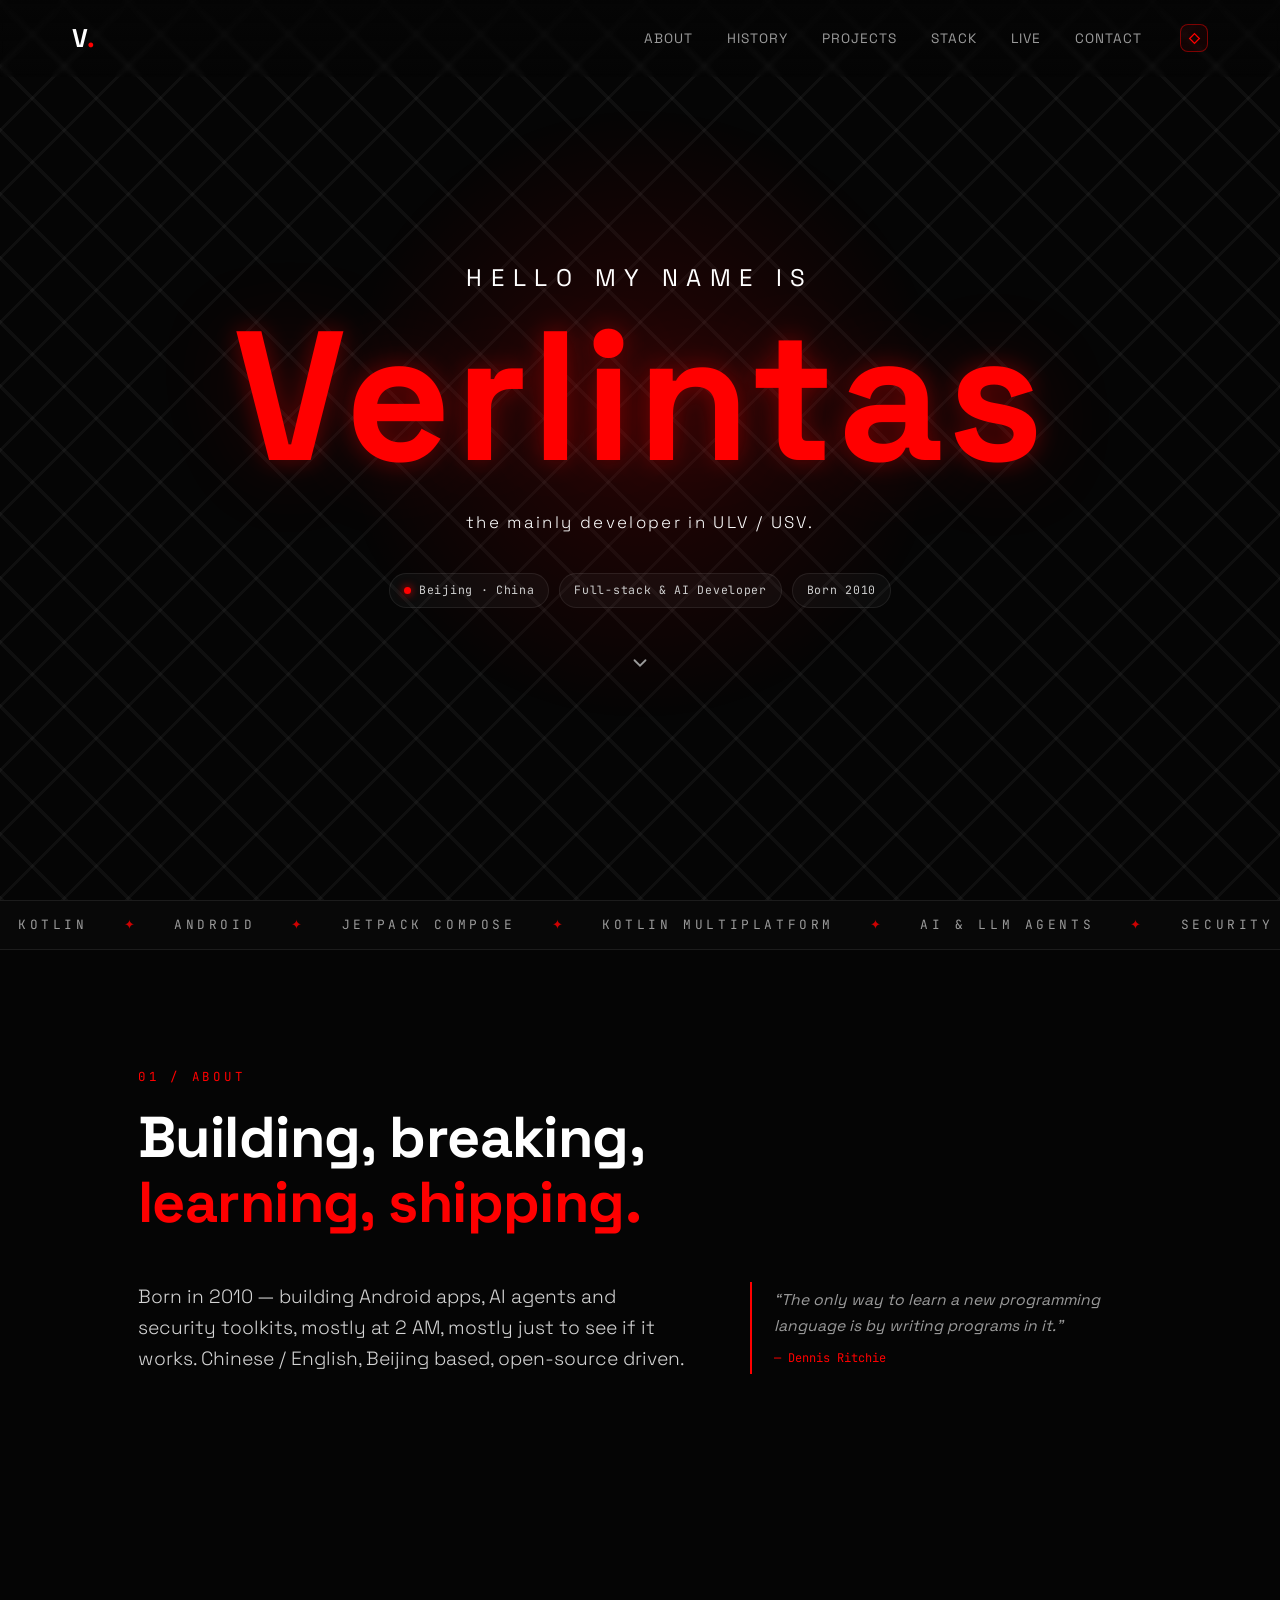
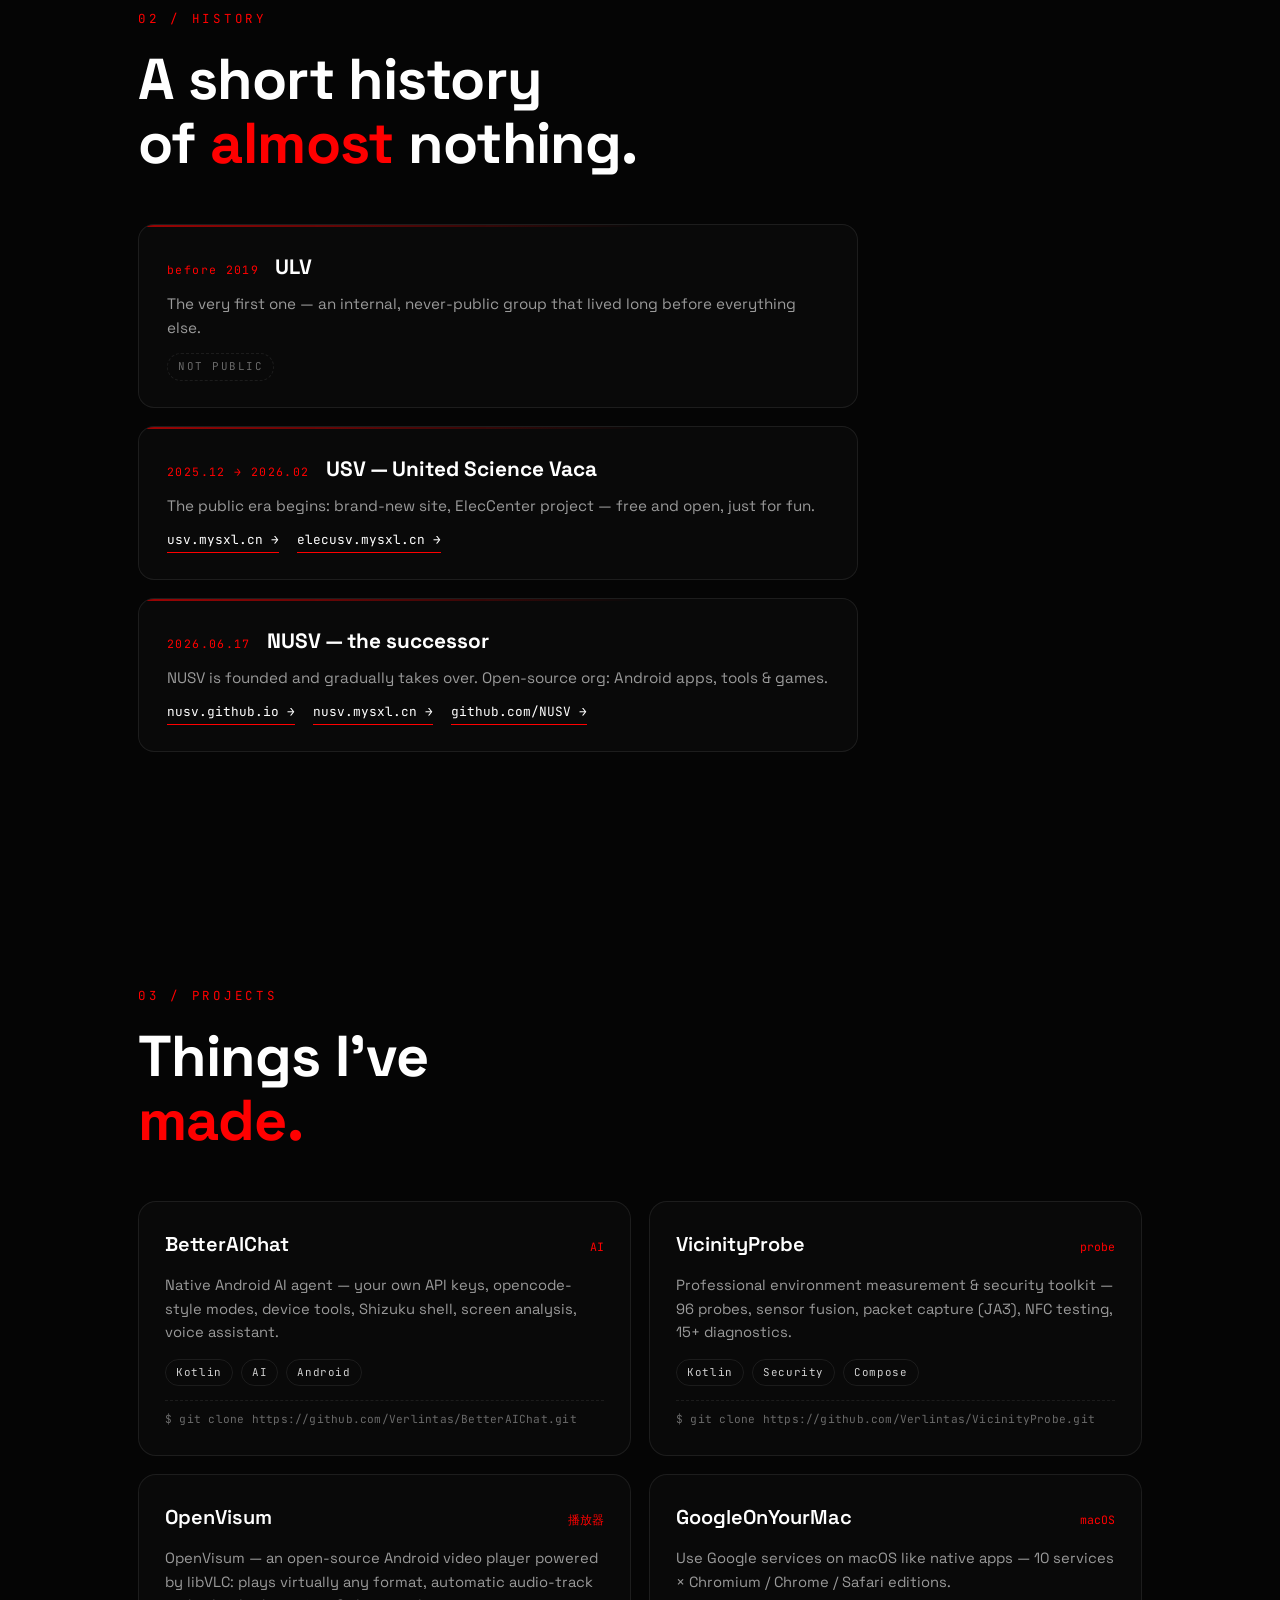
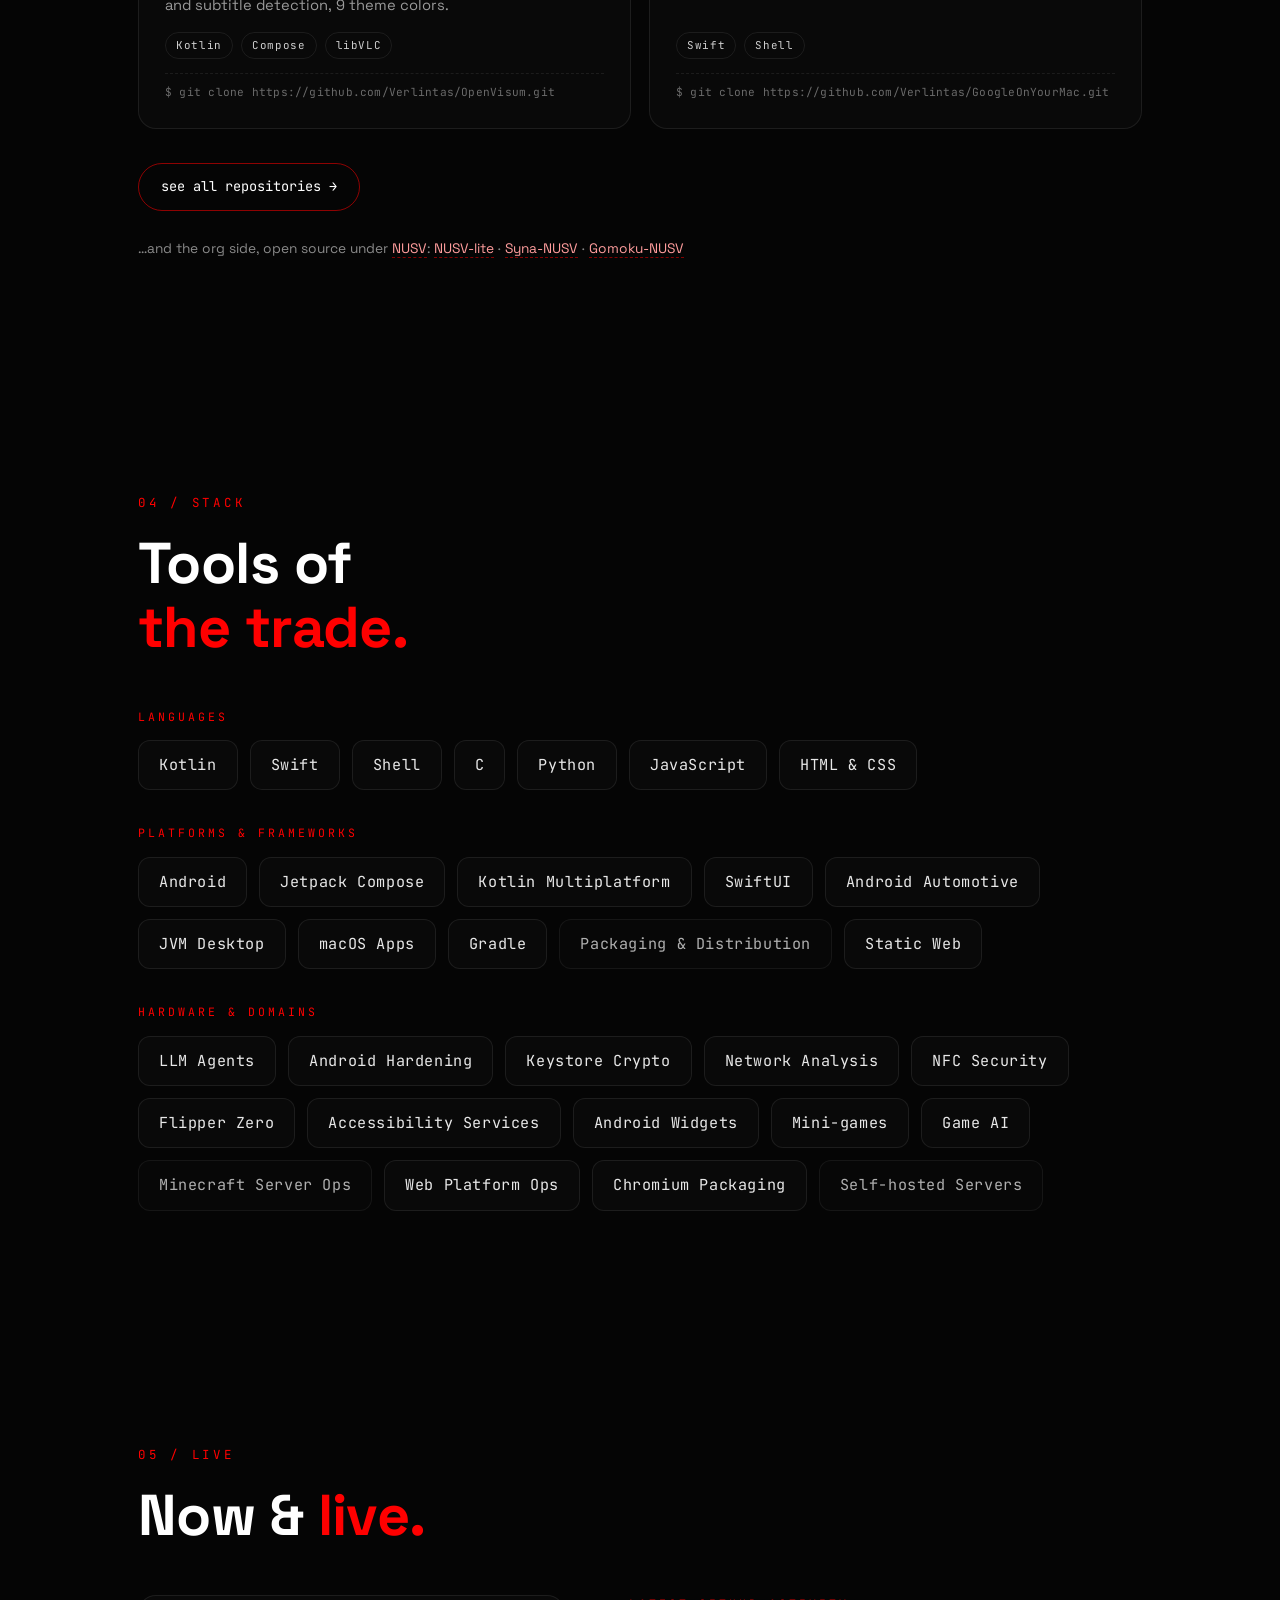
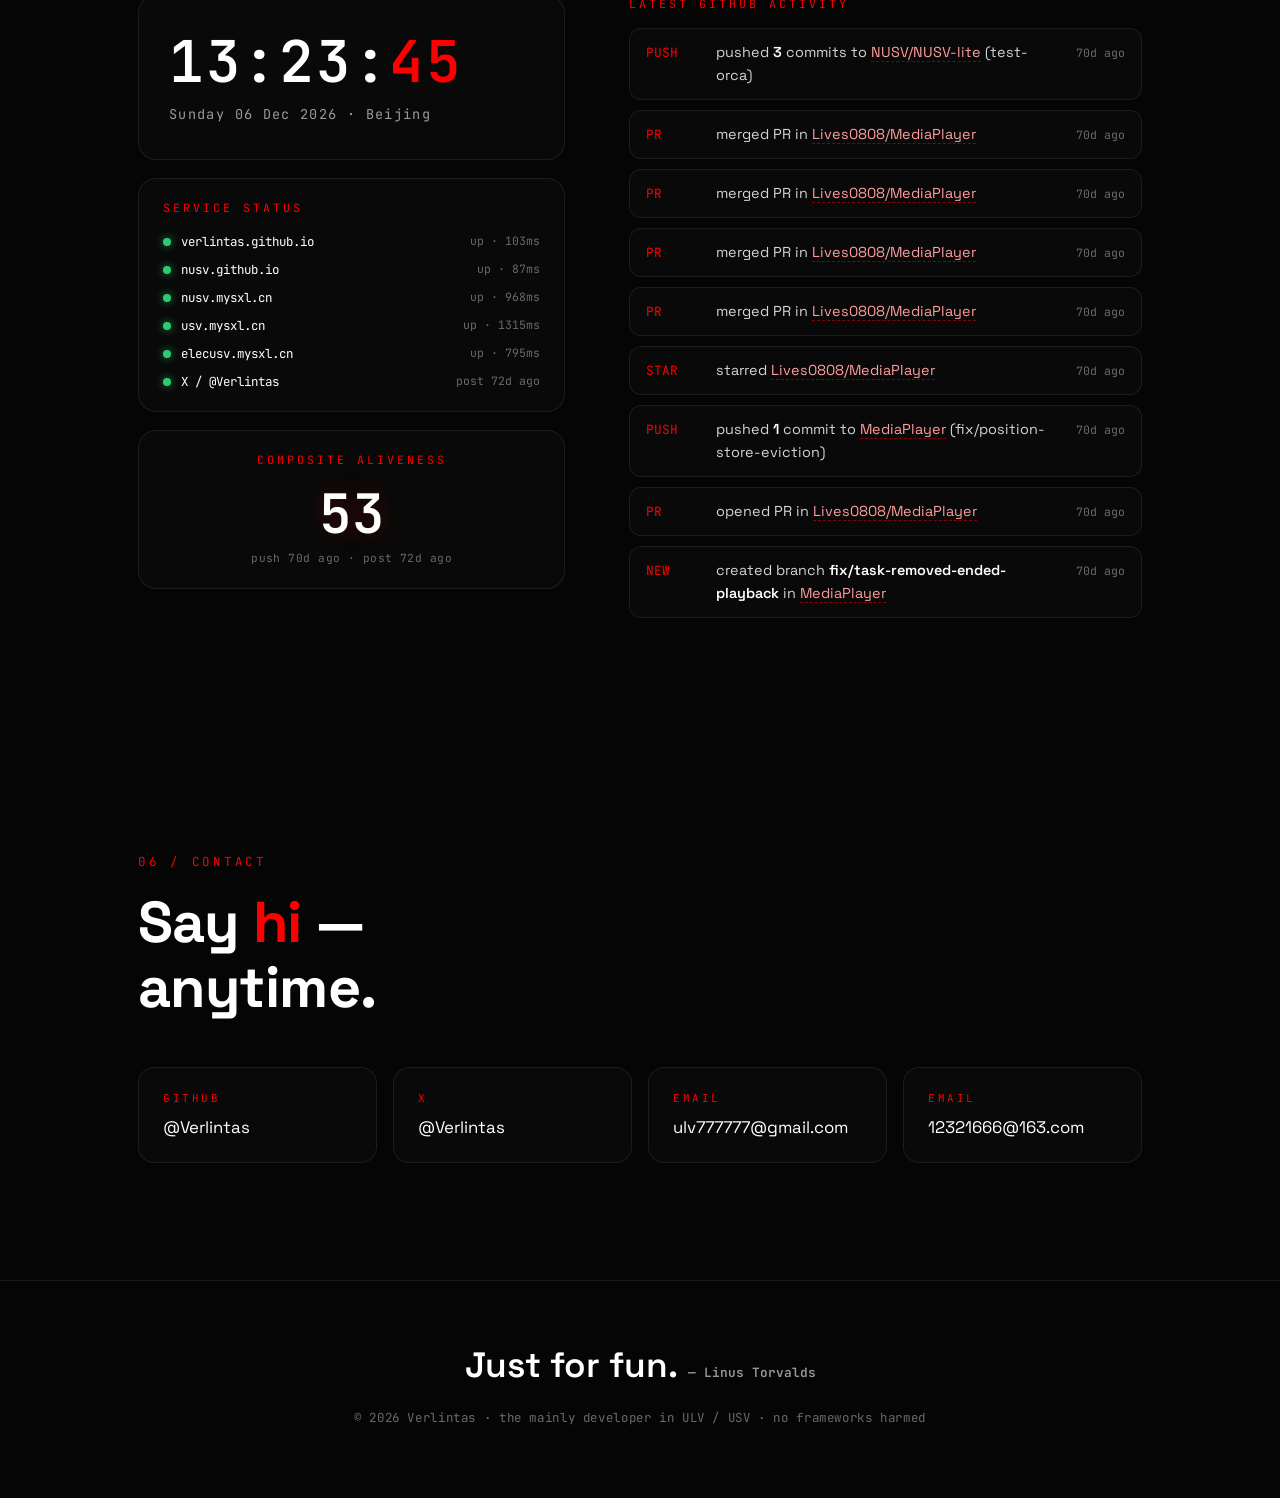
==== commit 3c3c2b5b: "Replace nekomimi project card with OpenVisum - projects grid: OpenVisum card (libVLC video player) r" ====
--- a/index.html
+++ b/index.html
@@ -153,11 +153,11 @@
           <span class="clone-line" data-repo="Verlintas/VicinityProbe" title="click to copy">$ git clone https://github.com/Verlintas/VicinityProbe.git</span>
         </a>
 
-        <a class="proj-card reveal" href="https://github.com/Verlintas/nekomimi" target="_blank" rel="noopener">
-          <div class="proj-top"><span class="proj-name">nekomimi</span><span class="proj-star">猫猫</span></div>
-          <p class="proj-desc">Nekomimi — an accessibility-based chat text rewriter: regex replacement, dynamic placeholders, preset style packs. Built for long-running stability.</p>
-          <div class="proj-meta"><span class="chip">Kotlin</span><span class="chip">Compose</span><span class="chip">Accessibility</span></div>
-          <span class="clone-line" data-repo="Verlintas/nekomimi" title="click to copy">$ git clone https://github.com/Verlintas/nekomimi.git</span>
+        <a class="proj-card reveal" href="https://github.com/Verlintas/OpenVisum" target="_blank" rel="noopener">
+          <div class="proj-top"><span class="proj-name">OpenVisum</span><span class="proj-star">播放器</span></div>
+          <p class="proj-desc">OpenVisum — an open-source Android video player powered by libVLC: plays virtually any format, automatic audio-track and subtitle detection, 9 theme colors.</p>
+          <div class="proj-meta"><span class="chip">Kotlin</span><span class="chip">Compose</span><span class="chip">libVLC</span></div>
+          <span class="clone-line" data-repo="Verlintas/OpenVisum" title="click to copy">$ git clone https://github.com/Verlintas/OpenVisum.git</span>
         </a>
 
         <a class="proj-card reveal" href="https://github.com/Verlintas/GoogleOnYourMac" target="_blank" rel="noopener">
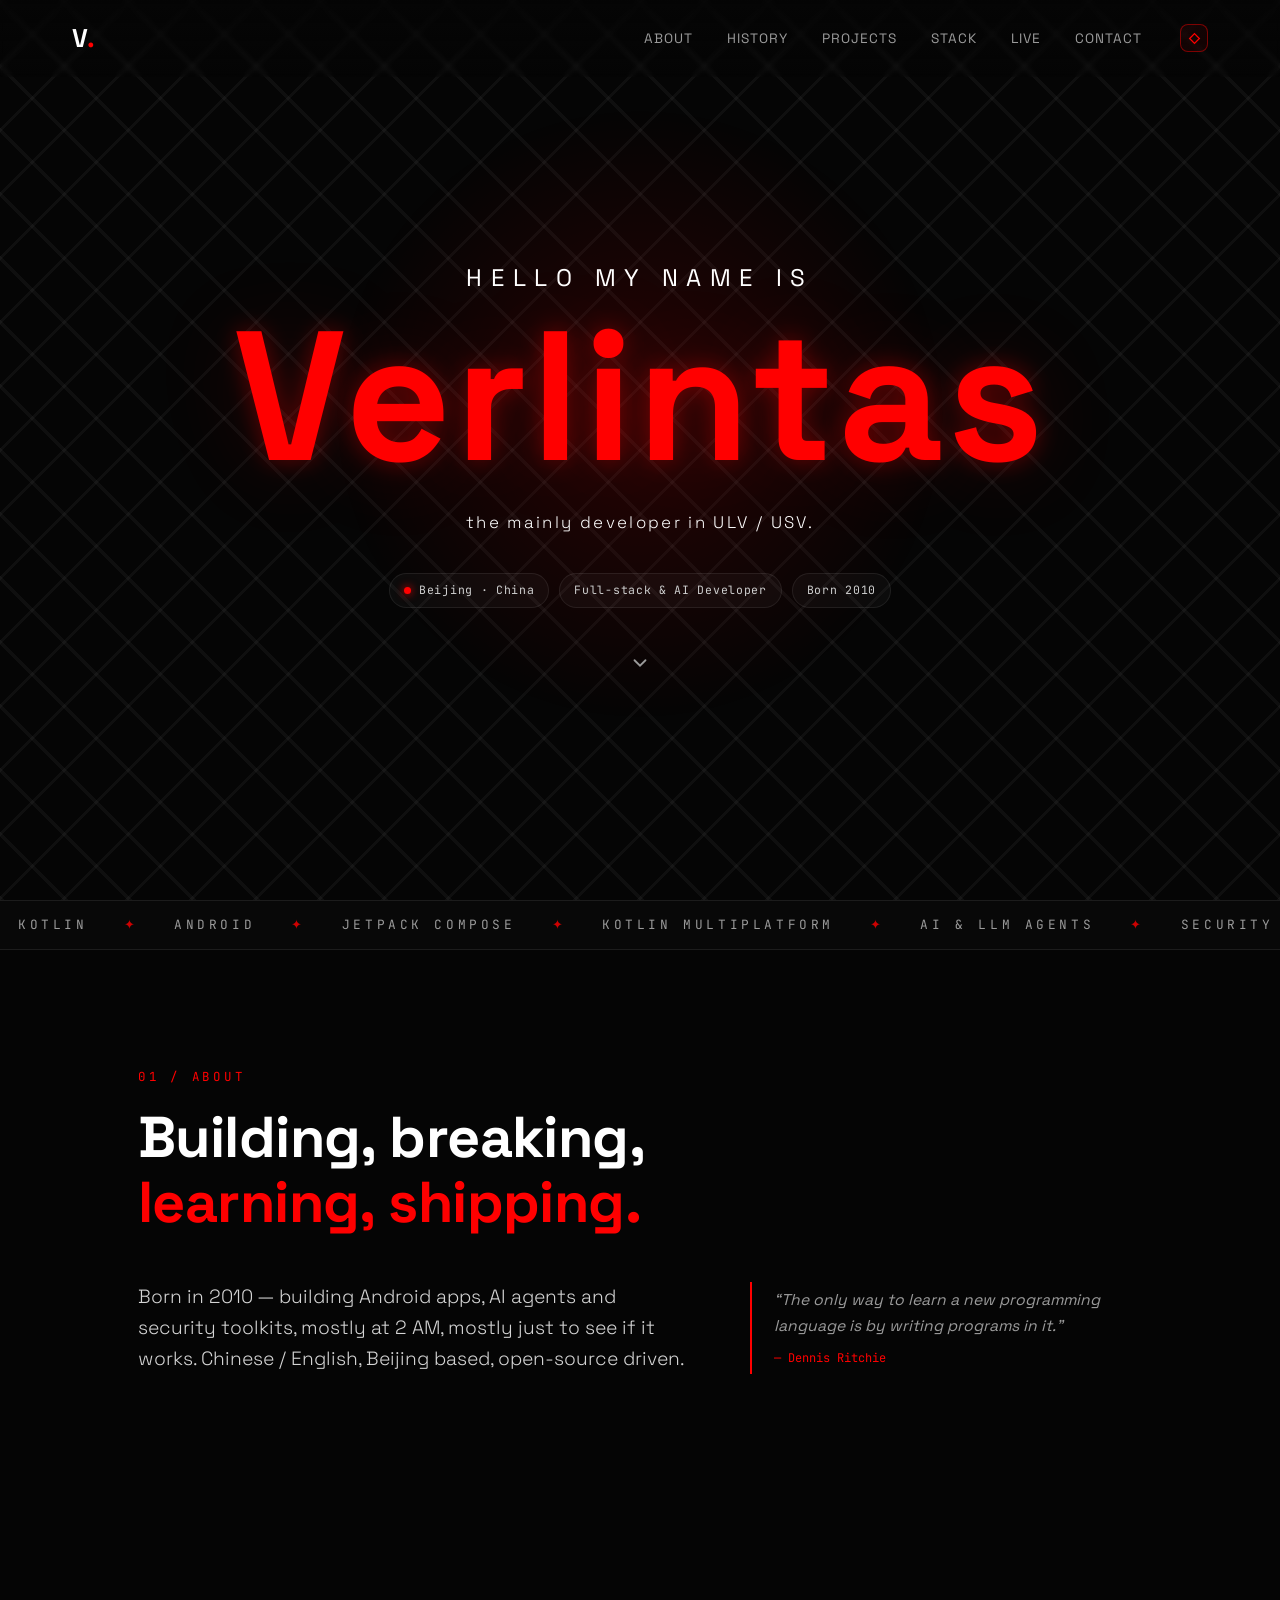
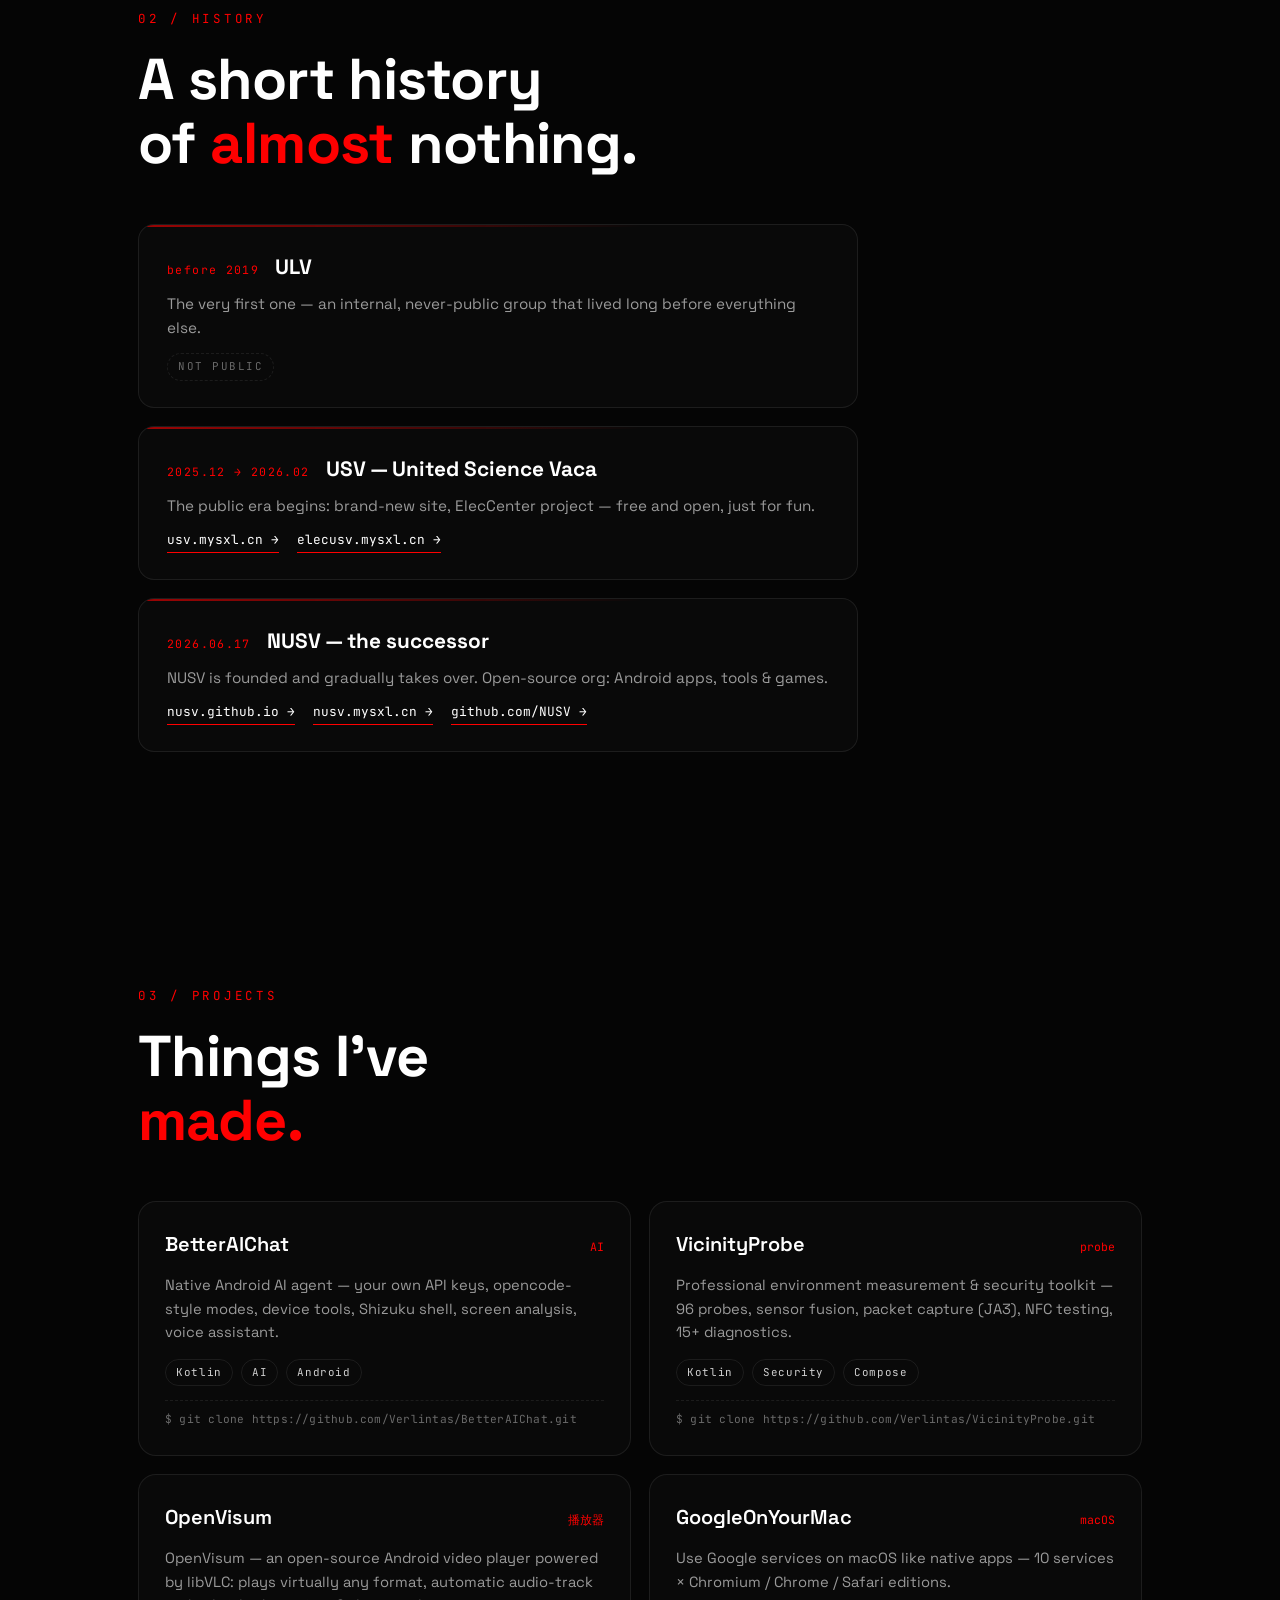
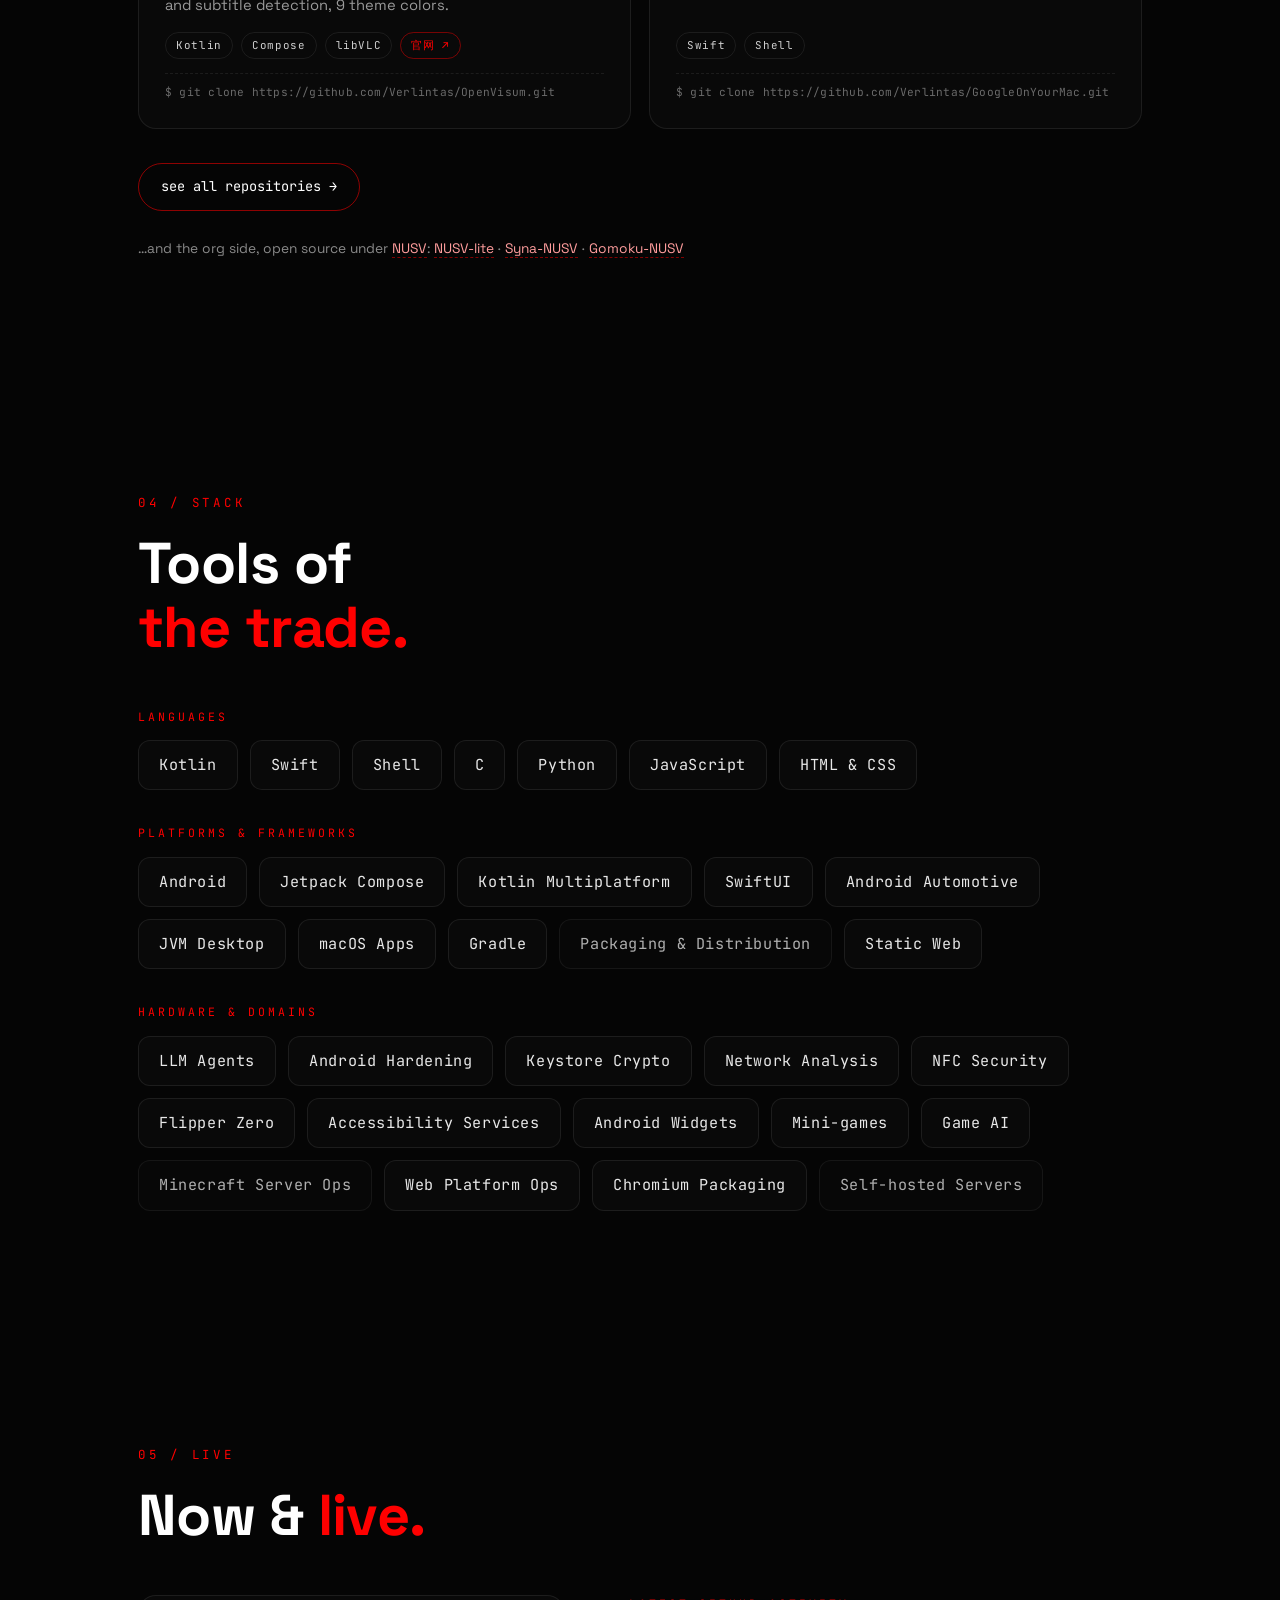
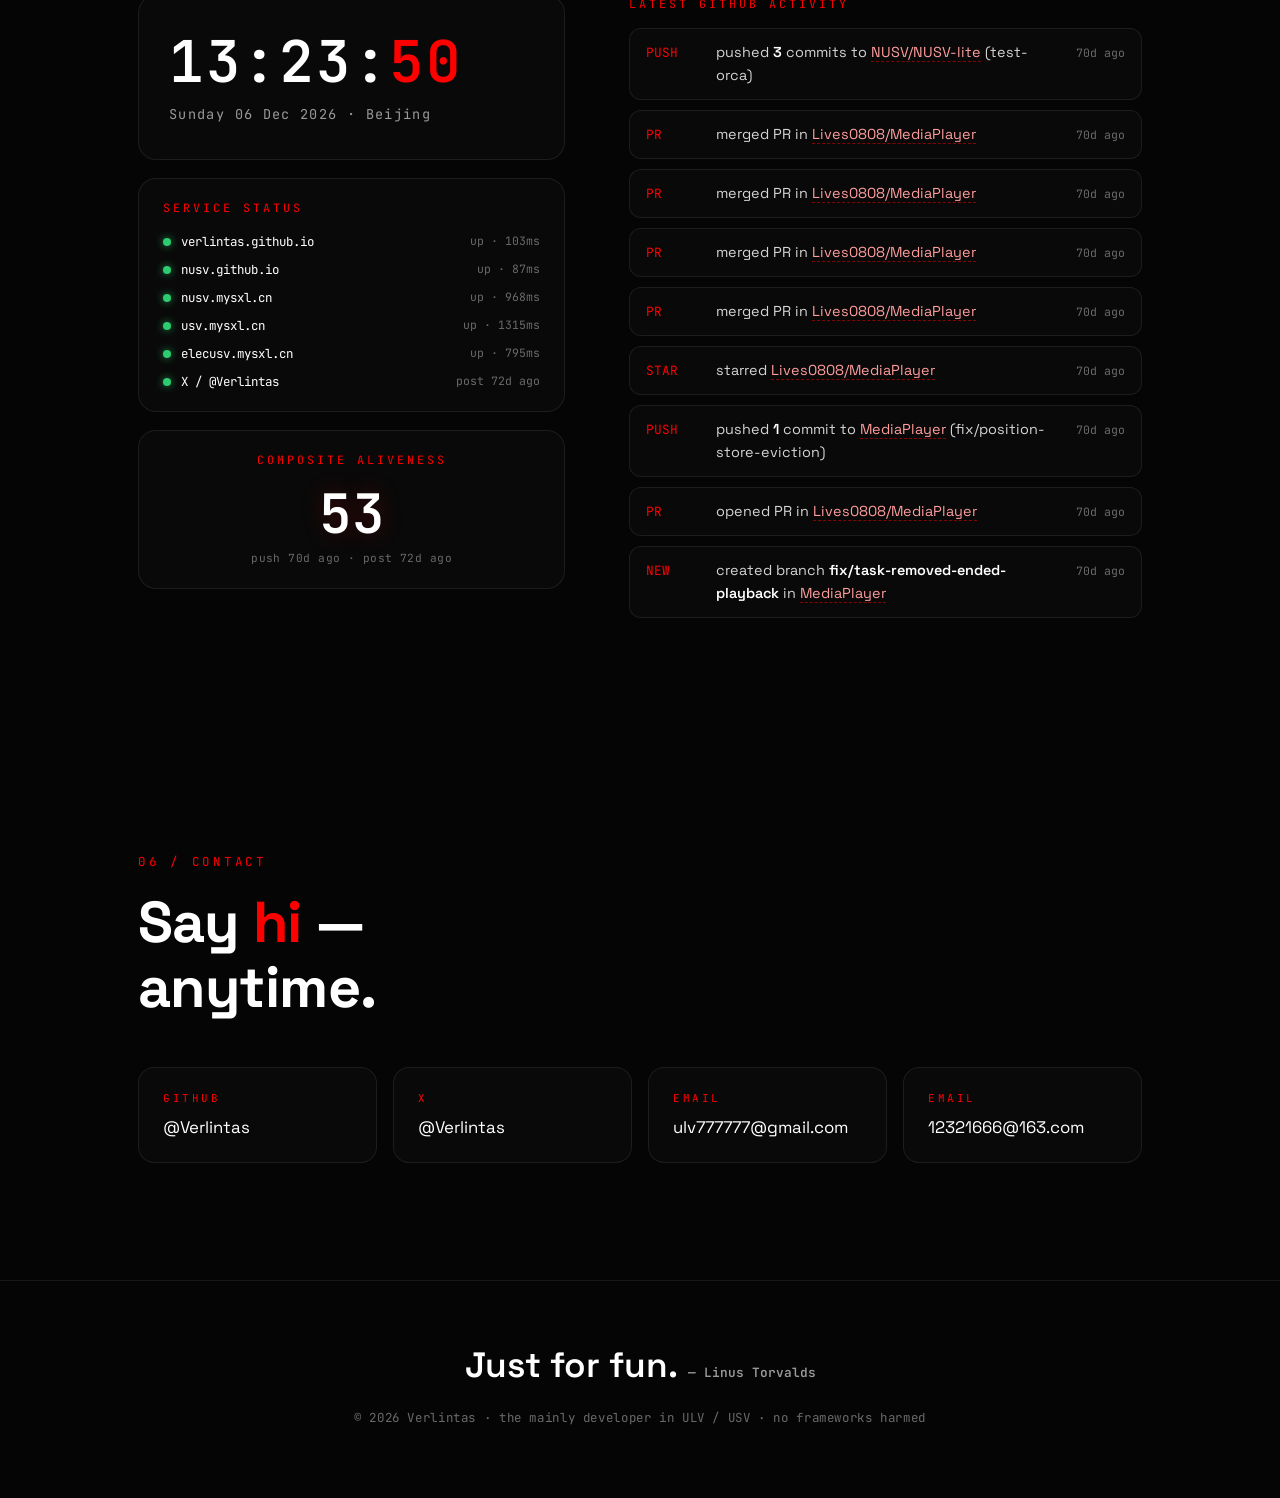
==== commit 36c52f3b: "Add OpenVisum project website link to its card - card is now a div with a stretched link on the name" ====
--- a/index.html
+++ b/index.html
@@ -153,12 +153,18 @@
           <span class="clone-line" data-repo="Verlintas/VicinityProbe" title="click to copy">$ git clone https://github.com/Verlintas/VicinityProbe.git</span>
         </a>
 
-        <a class="proj-card reveal" href="https://github.com/Verlintas/OpenVisum" target="_blank" rel="noopener">
-          <div class="proj-top"><span class="proj-name">OpenVisum</span><span class="proj-star">播放器</span></div>
+        <div class="proj-card reveal">
+          <div class="proj-top">
+            <a class="proj-name proj-main" href="https://github.com/Verlintas/OpenVisum" target="_blank" rel="noopener">OpenVisum</a>
+            <span class="proj-star">播放器</span>
+          </div>
           <p class="proj-desc">OpenVisum — an open-source Android video player powered by libVLC: plays virtually any format, automatic audio-track and subtitle detection, 9 theme colors.</p>
-          <div class="proj-meta"><span class="chip">Kotlin</span><span class="chip">Compose</span><span class="chip">libVLC</span></div>
+          <div class="proj-meta">
+            <span class="chip">Kotlin</span><span class="chip">Compose</span><span class="chip">libVLC</span>
+            <a class="chip chip-site" href="https://verlintas.github.io/OpenVisum/" target="_blank" rel="noopener" title="project website">官网 ↗</a>
+          </div>
           <span class="clone-line" data-repo="Verlintas/OpenVisum" title="click to copy">$ git clone https://github.com/Verlintas/OpenVisum.git</span>
-        </a>
+        </div>
 
         <a class="proj-card reveal" href="https://github.com/Verlintas/GoogleOnYourMac" target="_blank" rel="noopener">
           <div class="proj-top"><span class="proj-name">GoogleOnYourMac</span><span class="proj-star">macOS</span></div>
--- a/assets/css/style.css
+++ b/assets/css/style.css
@@ -321,6 +321,7 @@
   gap: 18px;
 }
 .proj-card {
+  position: relative;
   display: flex;
   flex-direction: column;
   gap: 14px;
@@ -341,10 +342,16 @@
 .proj-top { display: flex; justify-content: space-between; align-items: baseline; gap: 10px; }
 .proj-name { font-size: 1.25rem; font-weight: 600; }
 .proj-star { font-family: var(--font-mono); font-size: 0.72rem; color: var(--red); white-space: nowrap; }
+/* the name carries a stretched link so the whole card still opens GitHub,
+   while a second link (project website) can live inside the card without nesting anchors */
+.proj-main { color: inherit; text-decoration: none; }
+.proj-main::after { content: ""; position: absolute; inset: 0; }
 .proj-desc { color: var(--gray); font-size: 0.92rem; flex: 1; }
 .proj-meta { display: flex; gap: 8px; flex-wrap: wrap; }
 .clone-line {
   display: block;
+  position: relative;
+  z-index: 1;
   font-family: var(--font-mono);
   font-size: 0.7rem;
   letter-spacing: 0.02em;
@@ -369,6 +376,15 @@
   border: 1px solid var(--line);
   color: #cfcfcf;
 }
+.chip-site {
+  color: var(--red);
+  border-color: rgba(255,0,0,0.45);
+  text-decoration: none;
+  position: relative;
+  z-index: 1;
+  transition: color 0.2s, border-color 0.2s;
+}
+.chip-site:hover { color: var(--white); border-color: var(--red); }
 .btn-ghost {
   display: inline-block;
   margin-top: 34px;
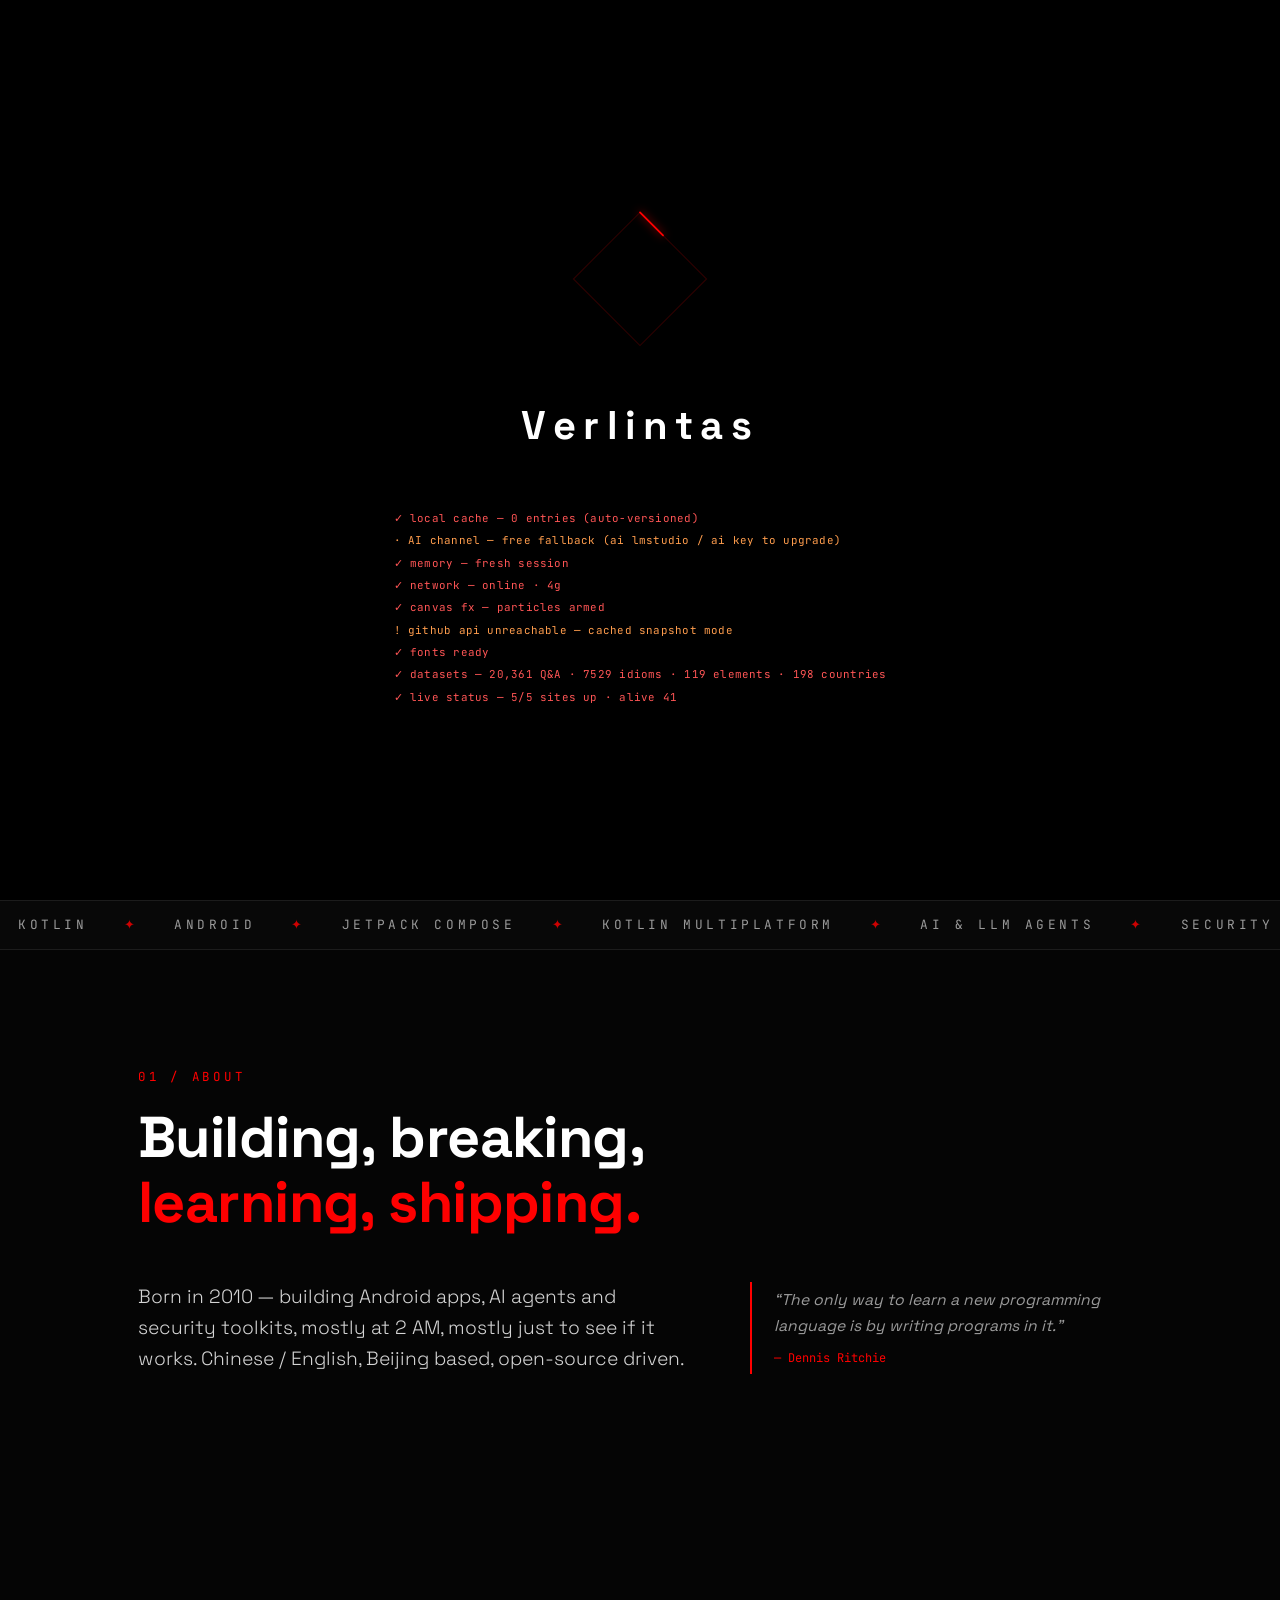
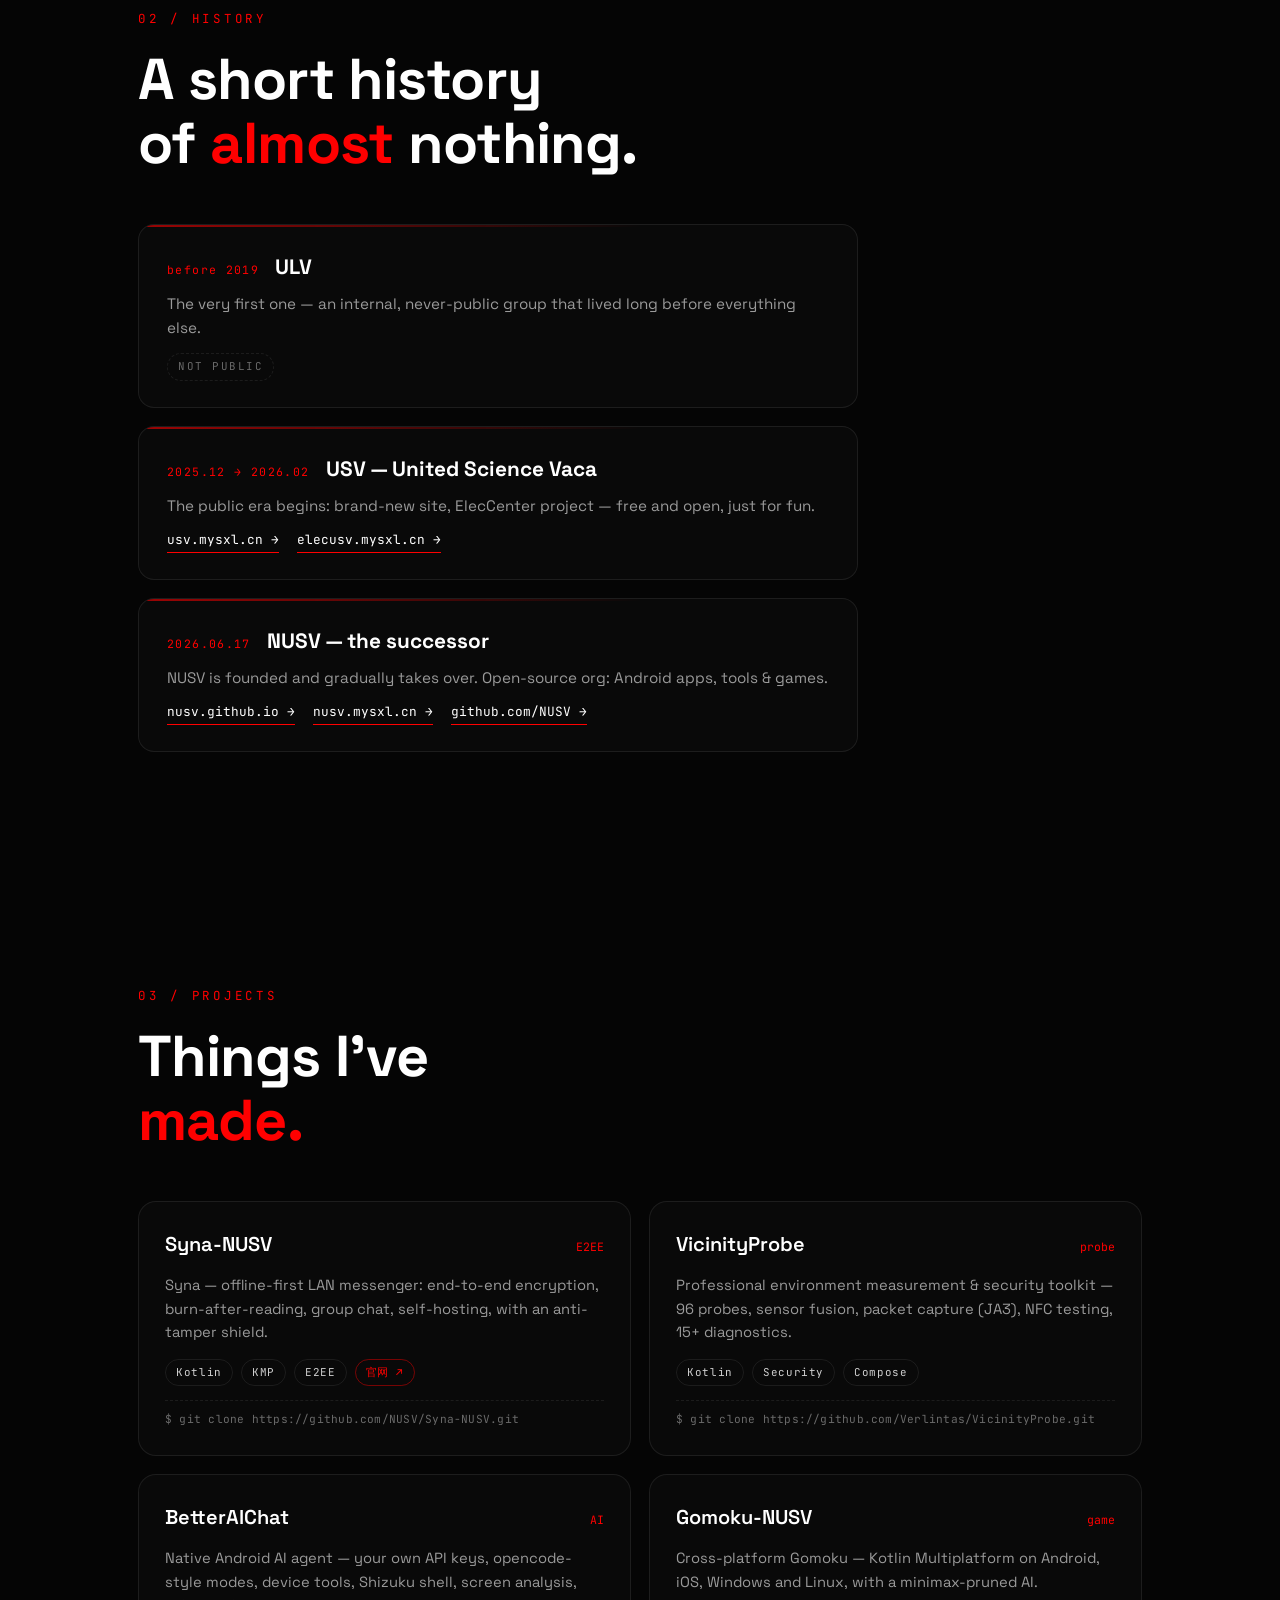
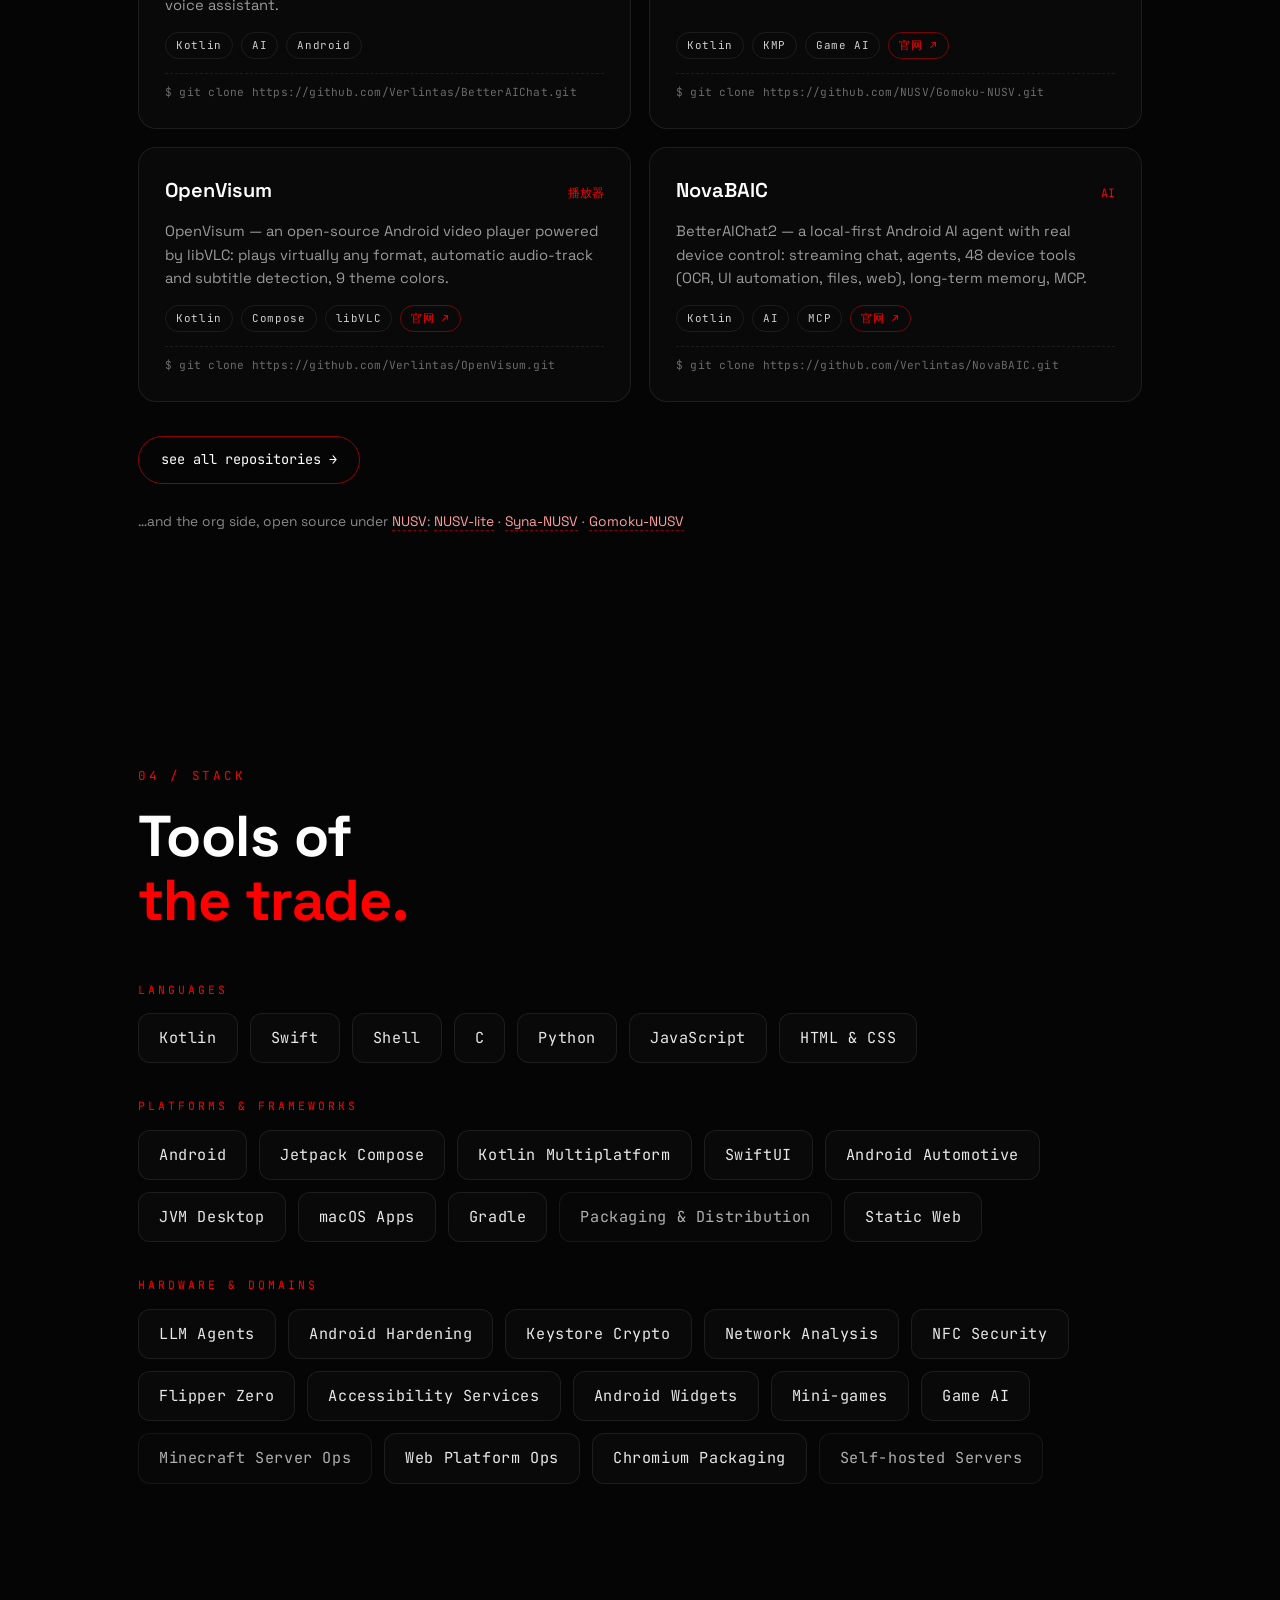
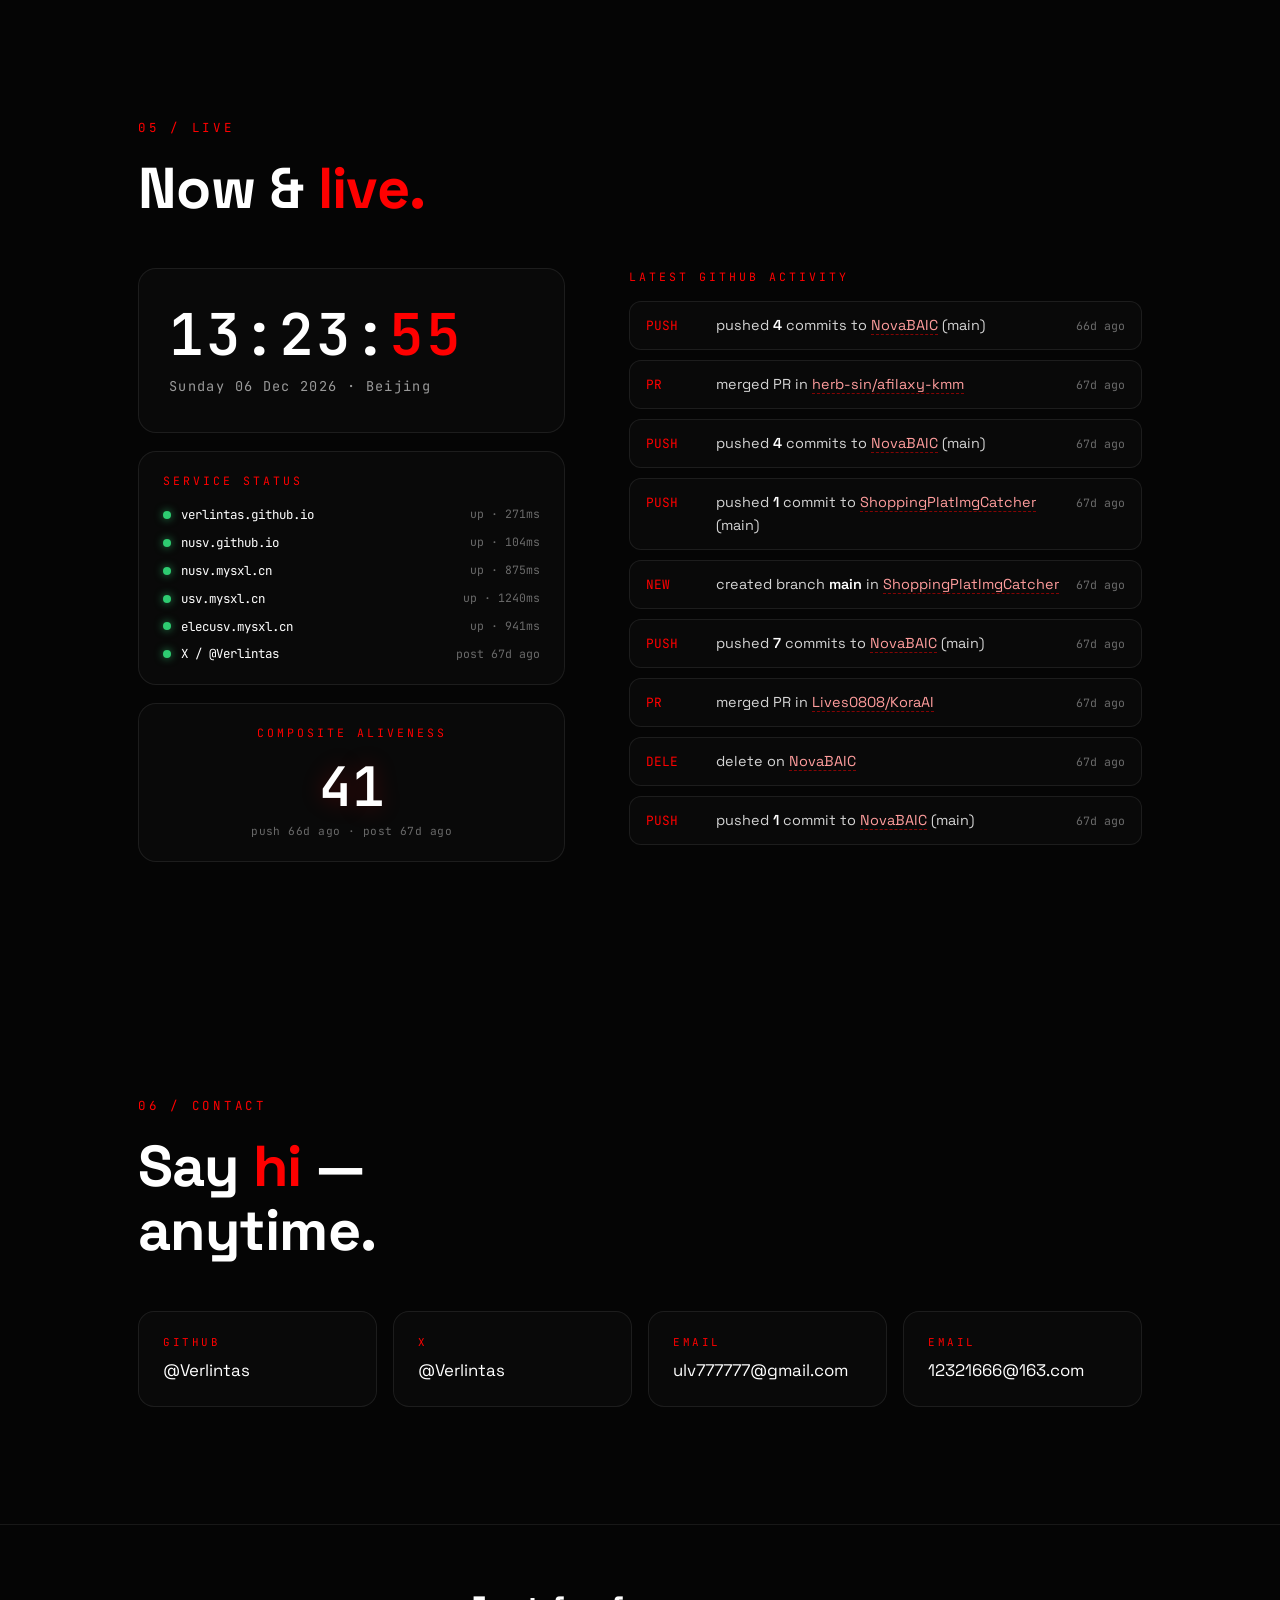
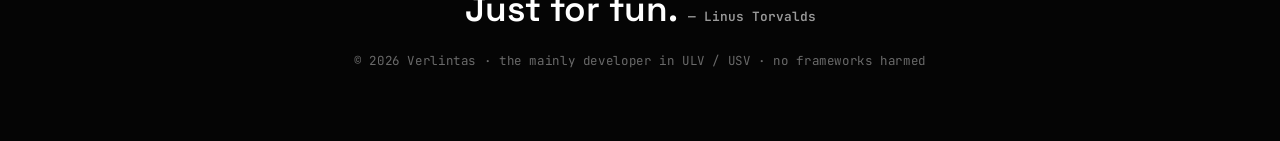
==== commit ef374814: "Sync projects grid with GitHub pinned repos - scripts/pinned.py fetches pinnedItems via GraphQL and " ====
--- a/index.html
+++ b/index.html
@@ -138,6 +138,23 @@
       <p class="section-tag">03 / projects</p>
       <h2 class="section-title">Things I've<br><em>made.</em></h2>
       <div class="proj-grid">
+        <!-- pinned:start — generated from GitHub pinned repos; edit scripts/pinned.py instead -->
+        <div class="proj-card reveal">
+          <div class="proj-top">
+            <a class="proj-name proj-main" href="https://github.com/NUSV/Syna-NUSV" target="_blank" rel="noopener">Syna-NUSV</a>
+            <span class="proj-star">E2EE</span>
+          </div>
+          <p class="proj-desc">Syna — offline-first LAN messenger: end-to-end encryption, burn-after-reading, group chat, self-hosting, with an anti-tamper shield.</p>
+          <div class="proj-meta"><span class="chip">Kotlin</span><span class="chip">KMP</span><span class="chip">E2EE</span><a class="chip chip-site" href="https://nusv.github.io" target="_blank" rel="noopener" title="project website">官网 ↗</a></div>
+          <span class="clone-line" data-repo="NUSV/Syna-NUSV" title="click to copy">$ git clone https://github.com/NUSV/Syna-NUSV.git</span>
+        </div>
+
+        <a class="proj-card reveal" href="https://github.com/Verlintas/VicinityProbe" target="_blank" rel="noopener">
+          <div class="proj-top"><span class="proj-name">VicinityProbe</span><span class="proj-star">probe</span></div>
+          <p class="proj-desc">Professional environment measurement &amp; security toolkit — 96 probes, sensor fusion, packet capture (JA3), NFC testing, 15+ diagnostics.</p>
+          <div class="proj-meta"><span class="chip">Kotlin</span><span class="chip">Security</span><span class="chip">Compose</span></div>
+          <span class="clone-line" data-repo="Verlintas/VicinityProbe" title="click to copy">$ git clone https://github.com/Verlintas/VicinityProbe.git</span>
+        </a>
 
         <a class="proj-card reveal" href="https://github.com/Verlintas/BetterAIChat" target="_blank" rel="noopener">
           <div class="proj-top"><span class="proj-name">BetterAIChat</span><span class="proj-star">AI</span></div>
@@ -146,12 +163,15 @@
           <span class="clone-line" data-repo="Verlintas/BetterAIChat" title="click to copy">$ git clone https://github.com/Verlintas/BetterAIChat.git</span>
         </a>
 
-        <a class="proj-card reveal" href="https://github.com/Verlintas/VicinityProbe" target="_blank" rel="noopener">
-          <div class="proj-top"><span class="proj-name">VicinityProbe</span><span class="proj-star">probe</span></div>
-          <p class="proj-desc">Professional environment measurement &amp; security toolkit — 96 probes, sensor fusion, packet capture (JA3), NFC testing, 15+ diagnostics.</p>
-          <div class="proj-meta"><span class="chip">Kotlin</span><span class="chip">Security</span><span class="chip">Compose</span></div>
-          <span class="clone-line" data-repo="Verlintas/VicinityProbe" title="click to copy">$ git clone https://github.com/Verlintas/VicinityProbe.git</span>
-        </a>
+        <div class="proj-card reveal">
+          <div class="proj-top">
+            <a class="proj-name proj-main" href="https://github.com/NUSV/Gomoku-NUSV" target="_blank" rel="noopener">Gomoku-NUSV</a>
+            <span class="proj-star">game</span>
+          </div>
+          <p class="proj-desc">Cross-platform Gomoku — Kotlin Multiplatform on Android, iOS, Windows and Linux, with a minimax-pruned AI.</p>
+          <div class="proj-meta"><span class="chip">Kotlin</span><span class="chip">KMP</span><span class="chip">Game AI</span><a class="chip chip-site" href="https://nusv.mysxl.cn" target="_blank" rel="noopener" title="project website">官网 ↗</a></div>
+          <span class="clone-line" data-repo="NUSV/Gomoku-NUSV" title="click to copy">$ git clone https://github.com/NUSV/Gomoku-NUSV.git</span>
+        </div>
 
         <div class="proj-card reveal">
           <div class="proj-top">
@@ -159,20 +179,20 @@
             <span class="proj-star">播放器</span>
           </div>
           <p class="proj-desc">OpenVisum — an open-source Android video player powered by libVLC: plays virtually any format, automatic audio-track and subtitle detection, 9 theme colors.</p>
-          <div class="proj-meta">
-            <span class="chip">Kotlin</span><span class="chip">Compose</span><span class="chip">libVLC</span>
-            <a class="chip chip-site" href="https://verlintas.github.io/OpenVisum/" target="_blank" rel="noopener" title="project website">官网 ↗</a>
-          </div>
+          <div class="proj-meta"><span class="chip">Kotlin</span><span class="chip">Compose</span><span class="chip">libVLC</span><a class="chip chip-site" href="https://verlintas.github.io/OpenVisum/" target="_blank" rel="noopener" title="project website">官网 ↗</a></div>
           <span class="clone-line" data-repo="Verlintas/OpenVisum" title="click to copy">$ git clone https://github.com/Verlintas/OpenVisum.git</span>
         </div>
 
-        <a class="proj-card reveal" href="https://github.com/Verlintas/GoogleOnYourMac" target="_blank" rel="noopener">
-          <div class="proj-top"><span class="proj-name">GoogleOnYourMac</span><span class="proj-star">macOS</span></div>
-          <p class="proj-desc">Use Google services on macOS like native apps — 10 services × Chromium / Chrome / Safari editions.</p>
-          <div class="proj-meta"><span class="chip">Swift</span><span class="chip">Shell</span></div>
-          <span class="clone-line" data-repo="Verlintas/GoogleOnYourMac" title="click to copy">$ git clone https://github.com/Verlintas/GoogleOnYourMac.git</span>
-        </a>
-
+        <div class="proj-card reveal">
+          <div class="proj-top">
+            <a class="proj-name proj-main" href="https://github.com/Verlintas/NovaBAIC" target="_blank" rel="noopener">NovaBAIC</a>
+            <span class="proj-star">AI</span>
+          </div>
+          <p class="proj-desc">BetterAIChat2 — a local-first Android AI agent with real device control: streaming chat, agents, 48 device tools (OCR, UI automation, files, web), long-term memory, MCP.</p>
+          <div class="proj-meta"><span class="chip">Kotlin</span><span class="chip">AI</span><span class="chip">MCP</span><a class="chip chip-site" href="https://verlintas.github.io/NovaBAIC/" target="_blank" rel="noopener" title="project website">官网 ↗</a></div>
+          <span class="clone-line" data-repo="Verlintas/NovaBAIC" title="click to copy">$ git clone https://github.com/Verlintas/NovaBAIC.git</span>
+        </div>
+        <!-- pinned:end -->
       </div>
       <a class="btn-ghost reveal" href="https://github.com/Verlintas?tab=repositories" target="_blank" rel="noopener">see all repositories →</a>
       <p class="org-line reveal">…and the org side, open source under <a href="https://github.com/NUSV" target="_blank" rel="noopener">NUSV</a>:
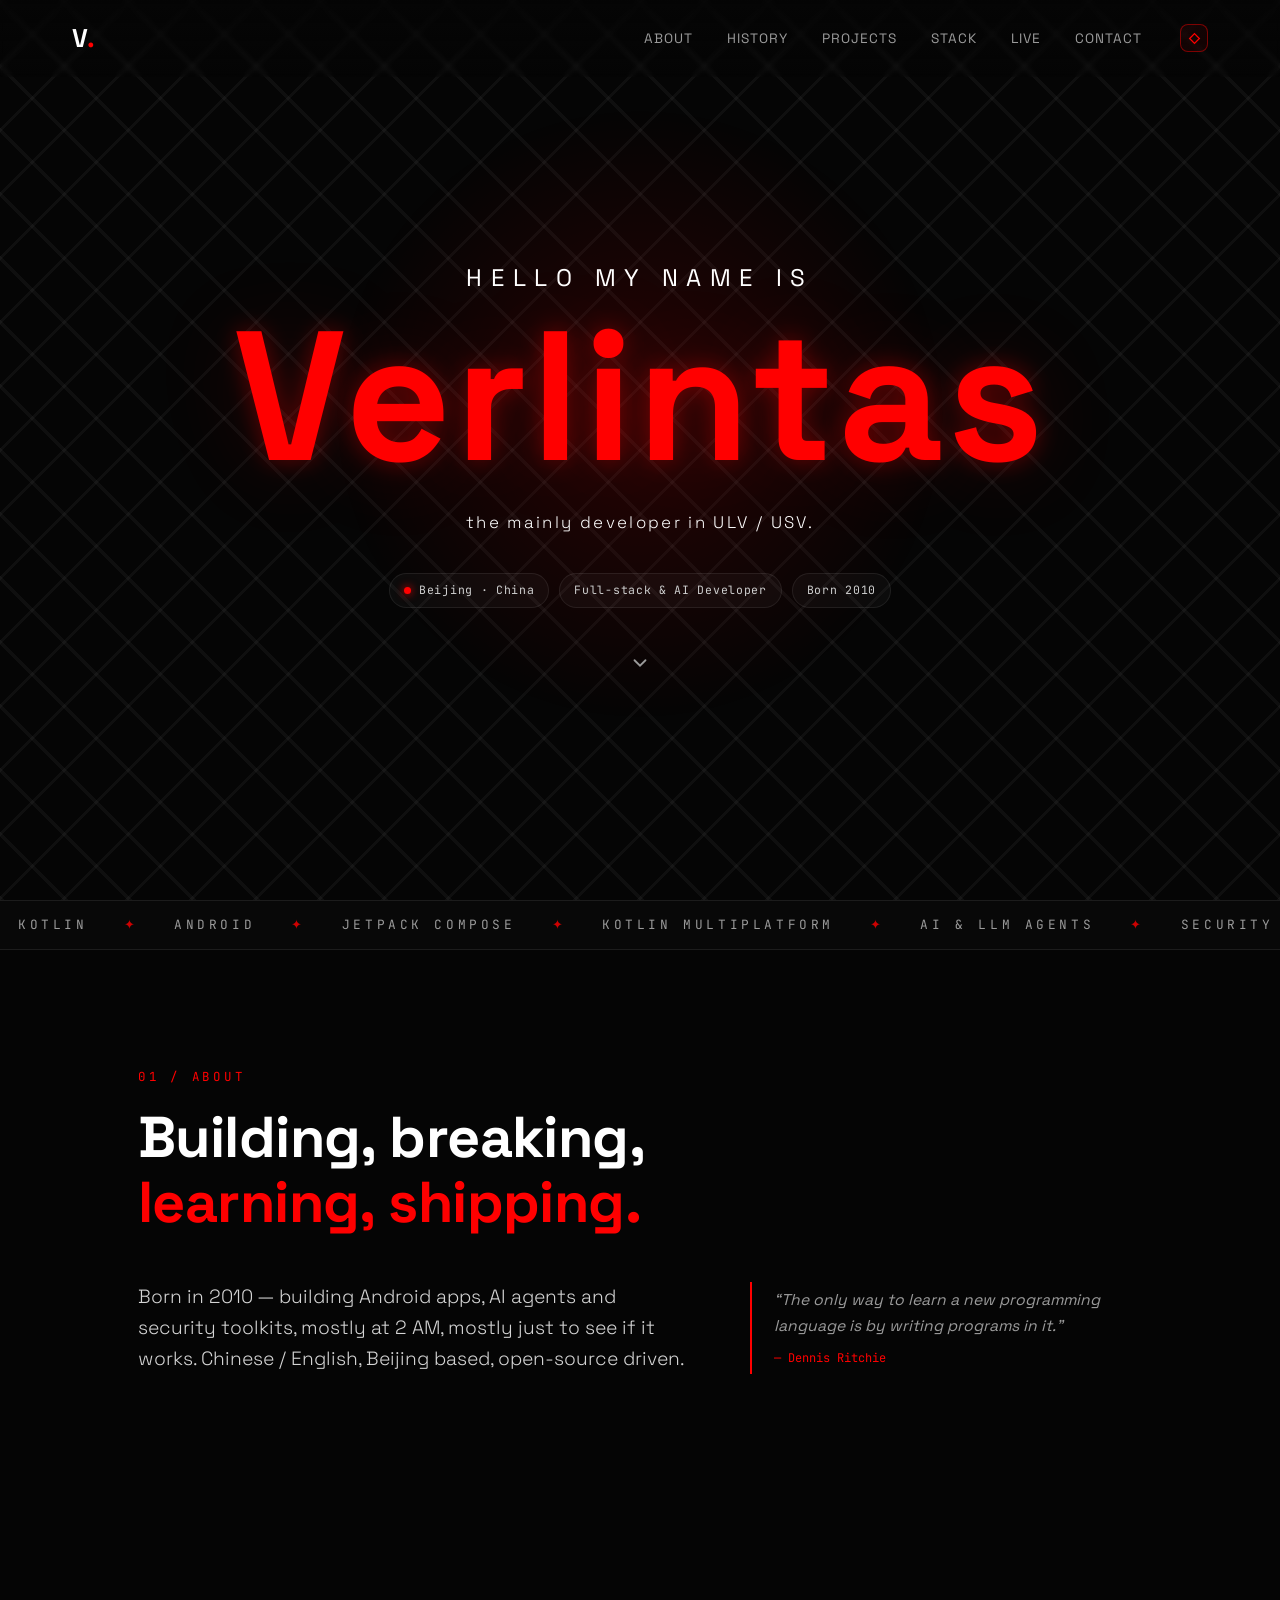
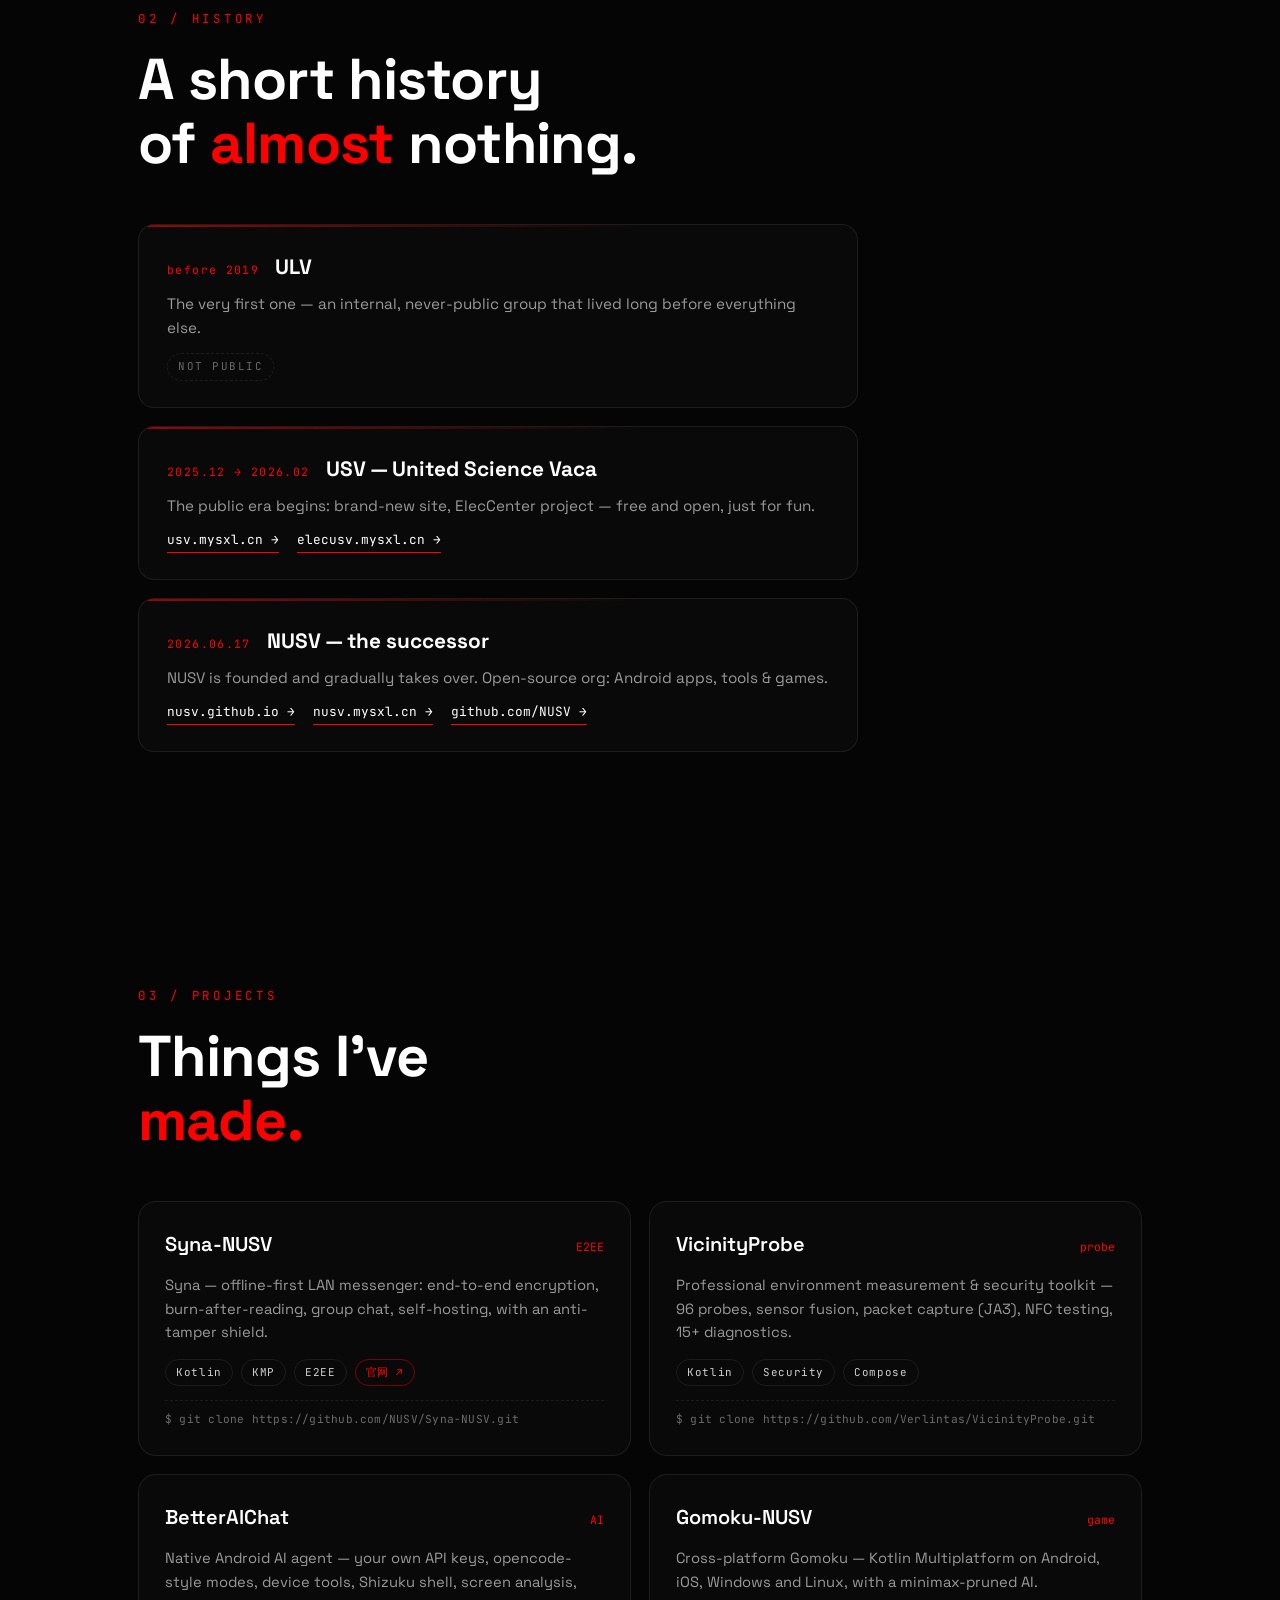
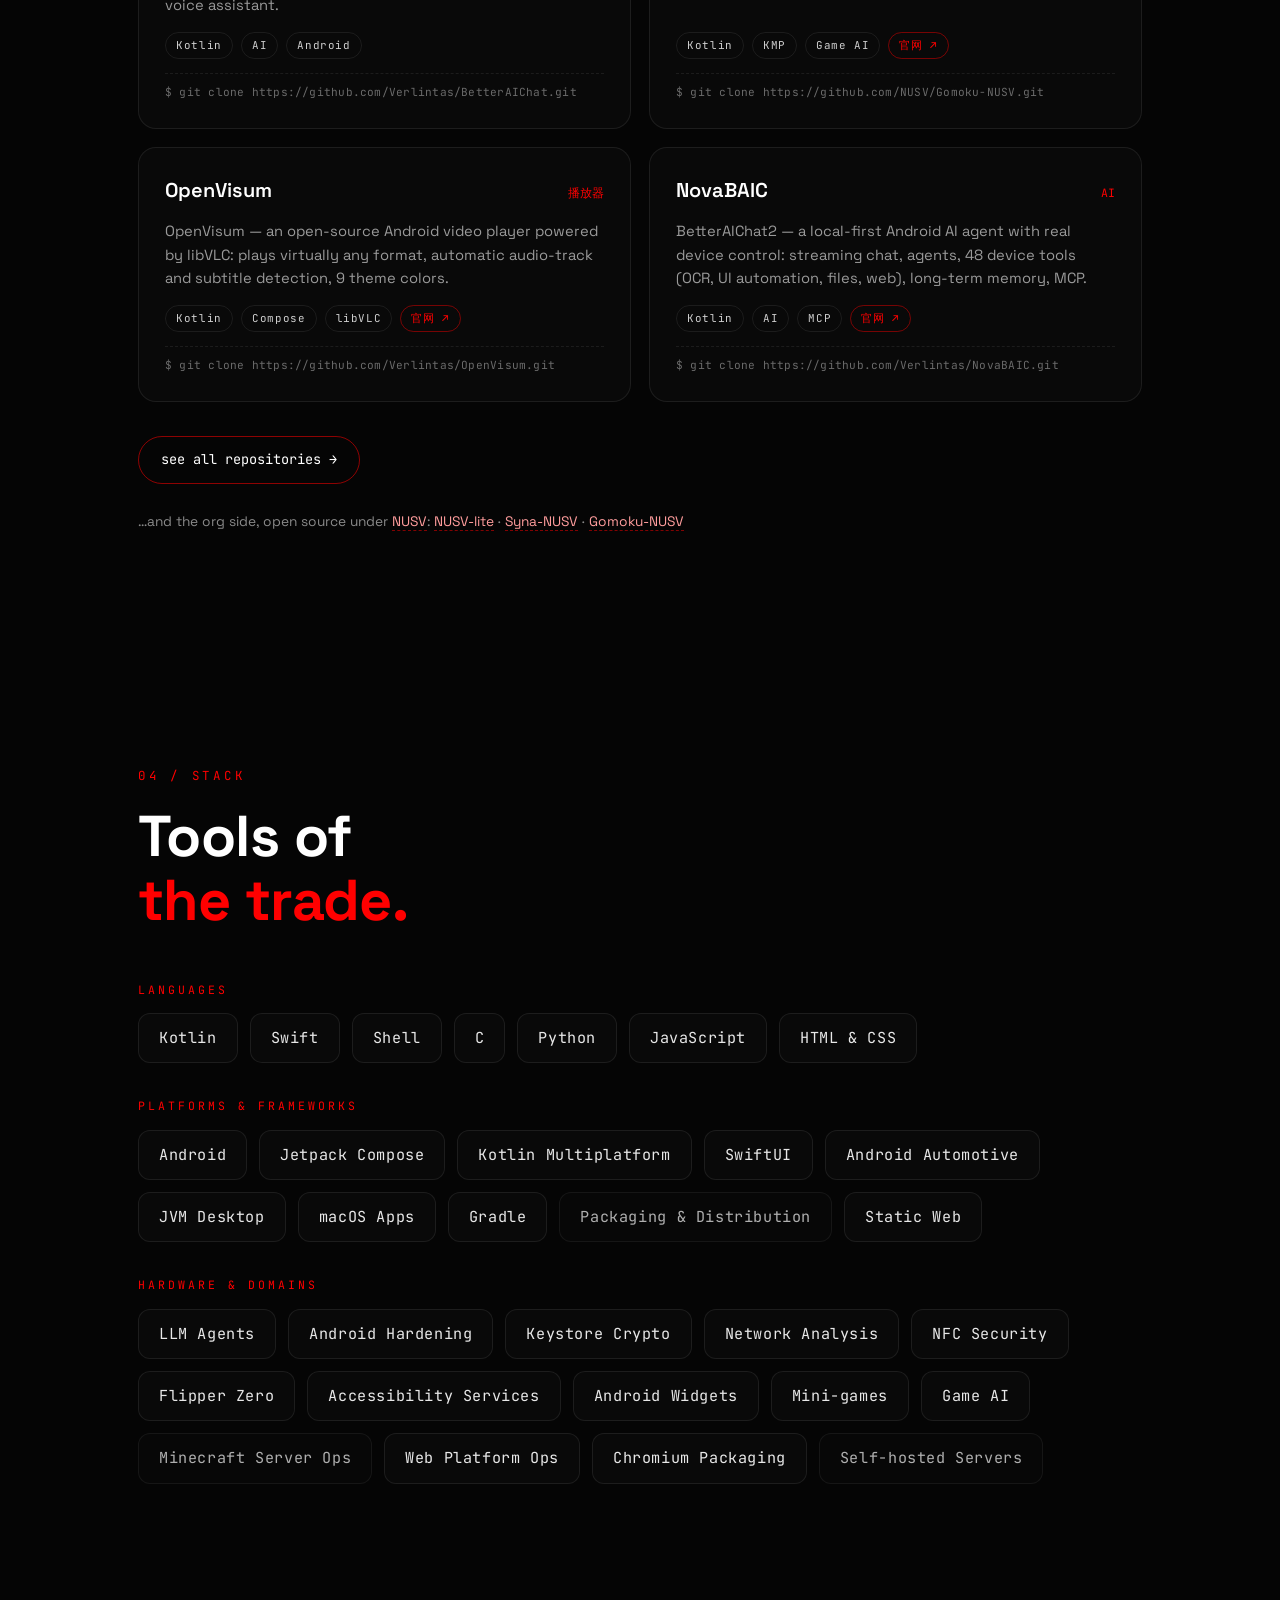
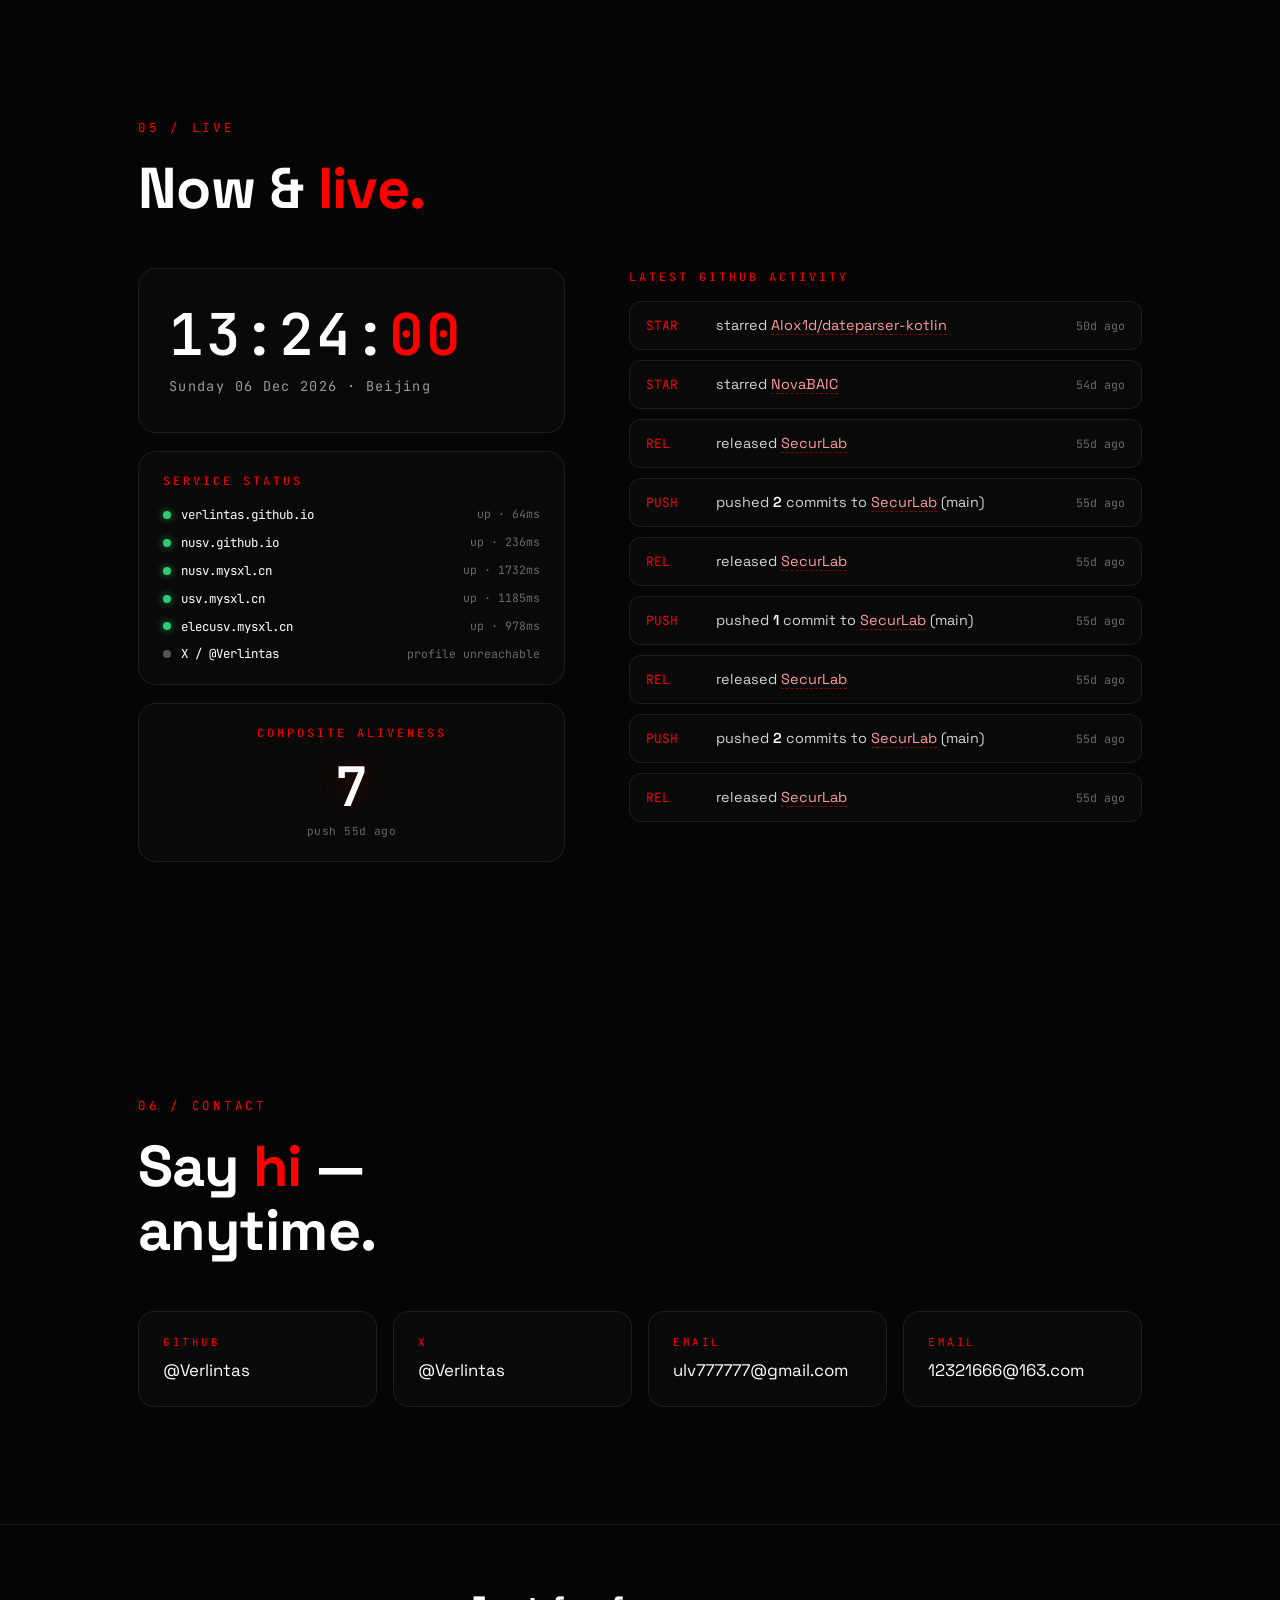
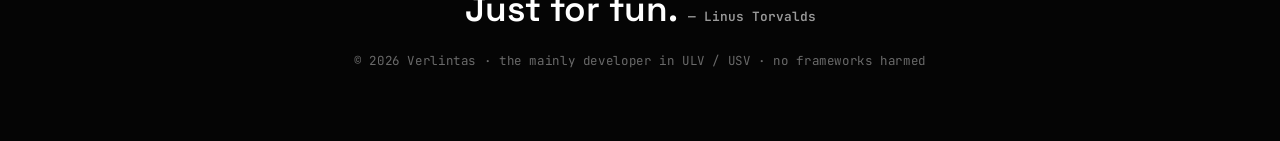
==== commit d75708f4: "Point the site at the new verlintas.dev domain - status probe targets https://verlintas.dev - termin" ====
--- a/index.html
+++ b/index.html
@@ -179,7 +179,7 @@
             <span class="proj-star">播放器</span>
           </div>
           <p class="proj-desc">OpenVisum — an open-source Android video player powered by libVLC: plays virtually any format, automatic audio-track and subtitle detection, 9 theme colors.</p>
-          <div class="proj-meta"><span class="chip">Kotlin</span><span class="chip">Compose</span><span class="chip">libVLC</span><a class="chip chip-site" href="https://verlintas.github.io/OpenVisum/" target="_blank" rel="noopener" title="project website">官网 ↗</a></div>
+          <div class="proj-meta"><span class="chip">Kotlin</span><span class="chip">Compose</span><span class="chip">libVLC</span><a class="chip chip-site" href="https://verlintas.dev/OpenVisum/" target="_blank" rel="noopener" title="project website">官网 ↗</a></div>
           <span class="clone-line" data-repo="Verlintas/OpenVisum" title="click to copy">$ git clone https://github.com/Verlintas/OpenVisum.git</span>
         </div>
 
@@ -189,7 +189,7 @@
             <span class="proj-star">AI</span>
           </div>
           <p class="proj-desc">BetterAIChat2 — a local-first Android AI agent with real device control: streaming chat, agents, 48 device tools (OCR, UI automation, files, web), long-term memory, MCP.</p>
-          <div class="proj-meta"><span class="chip">Kotlin</span><span class="chip">AI</span><span class="chip">MCP</span><a class="chip chip-site" href="https://verlintas.github.io/NovaBAIC/" target="_blank" rel="noopener" title="project website">官网 ↗</a></div>
+          <div class="proj-meta"><span class="chip">Kotlin</span><span class="chip">AI</span><span class="chip">MCP</span><a class="chip chip-site" href="https://verlintas.dev/NovaBAIC/" target="_blank" rel="noopener" title="project website">官网 ↗</a></div>
           <span class="clone-line" data-repo="Verlintas/NovaBAIC" title="click to copy">$ git clone https://github.com/Verlintas/NovaBAIC.git</span>
         </div>
         <!-- pinned:end -->
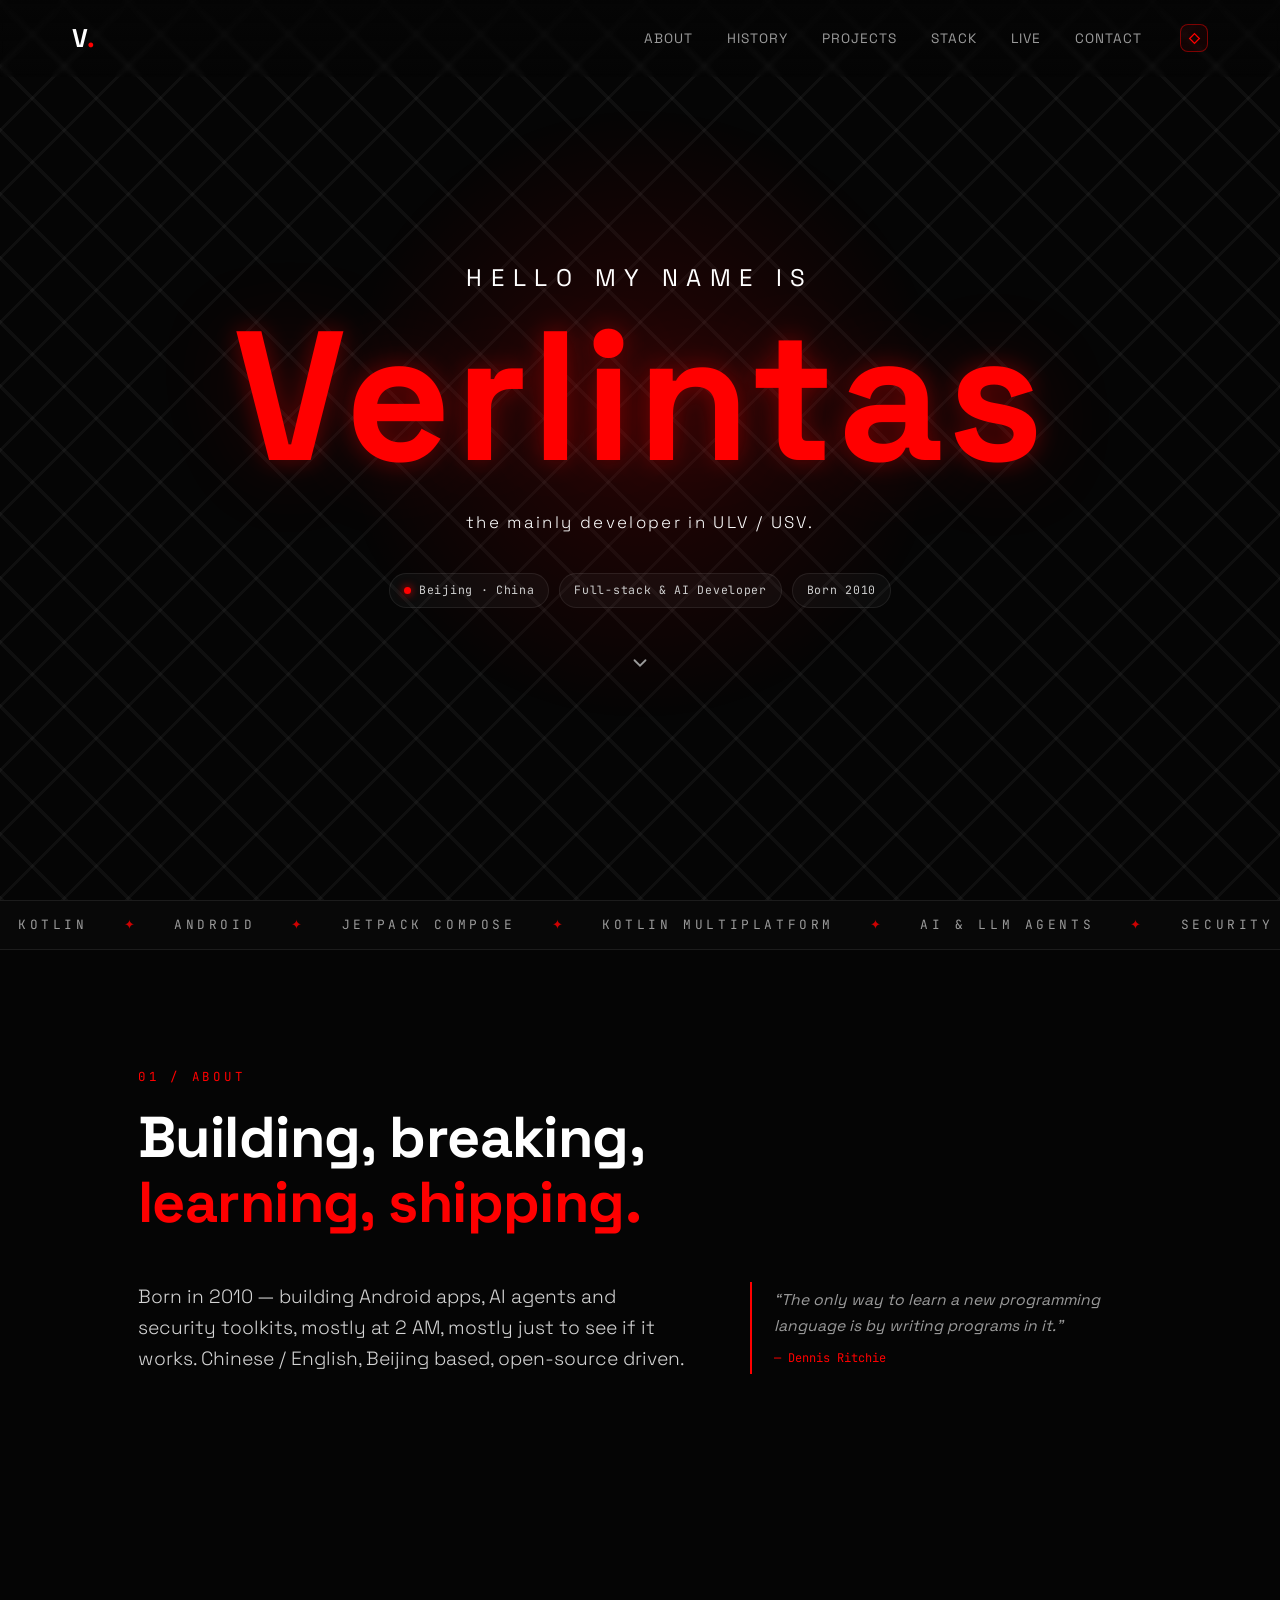
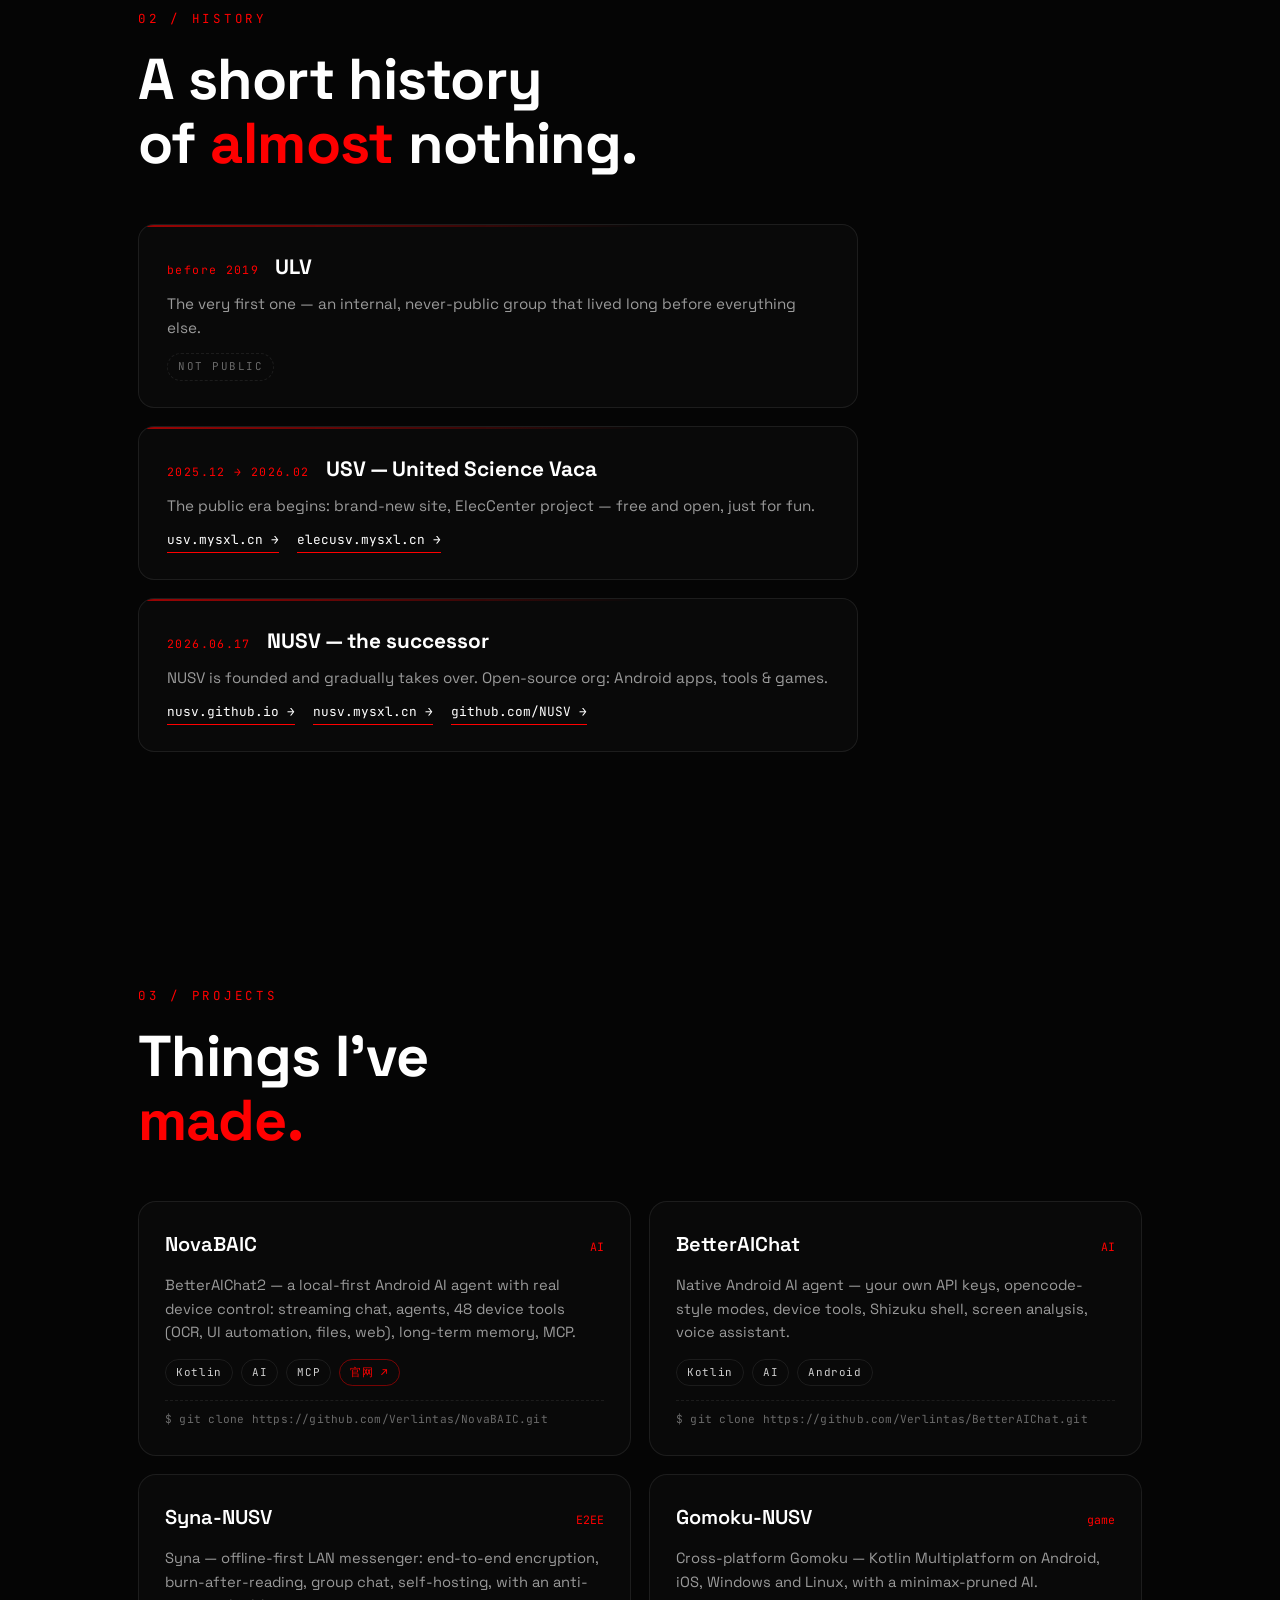
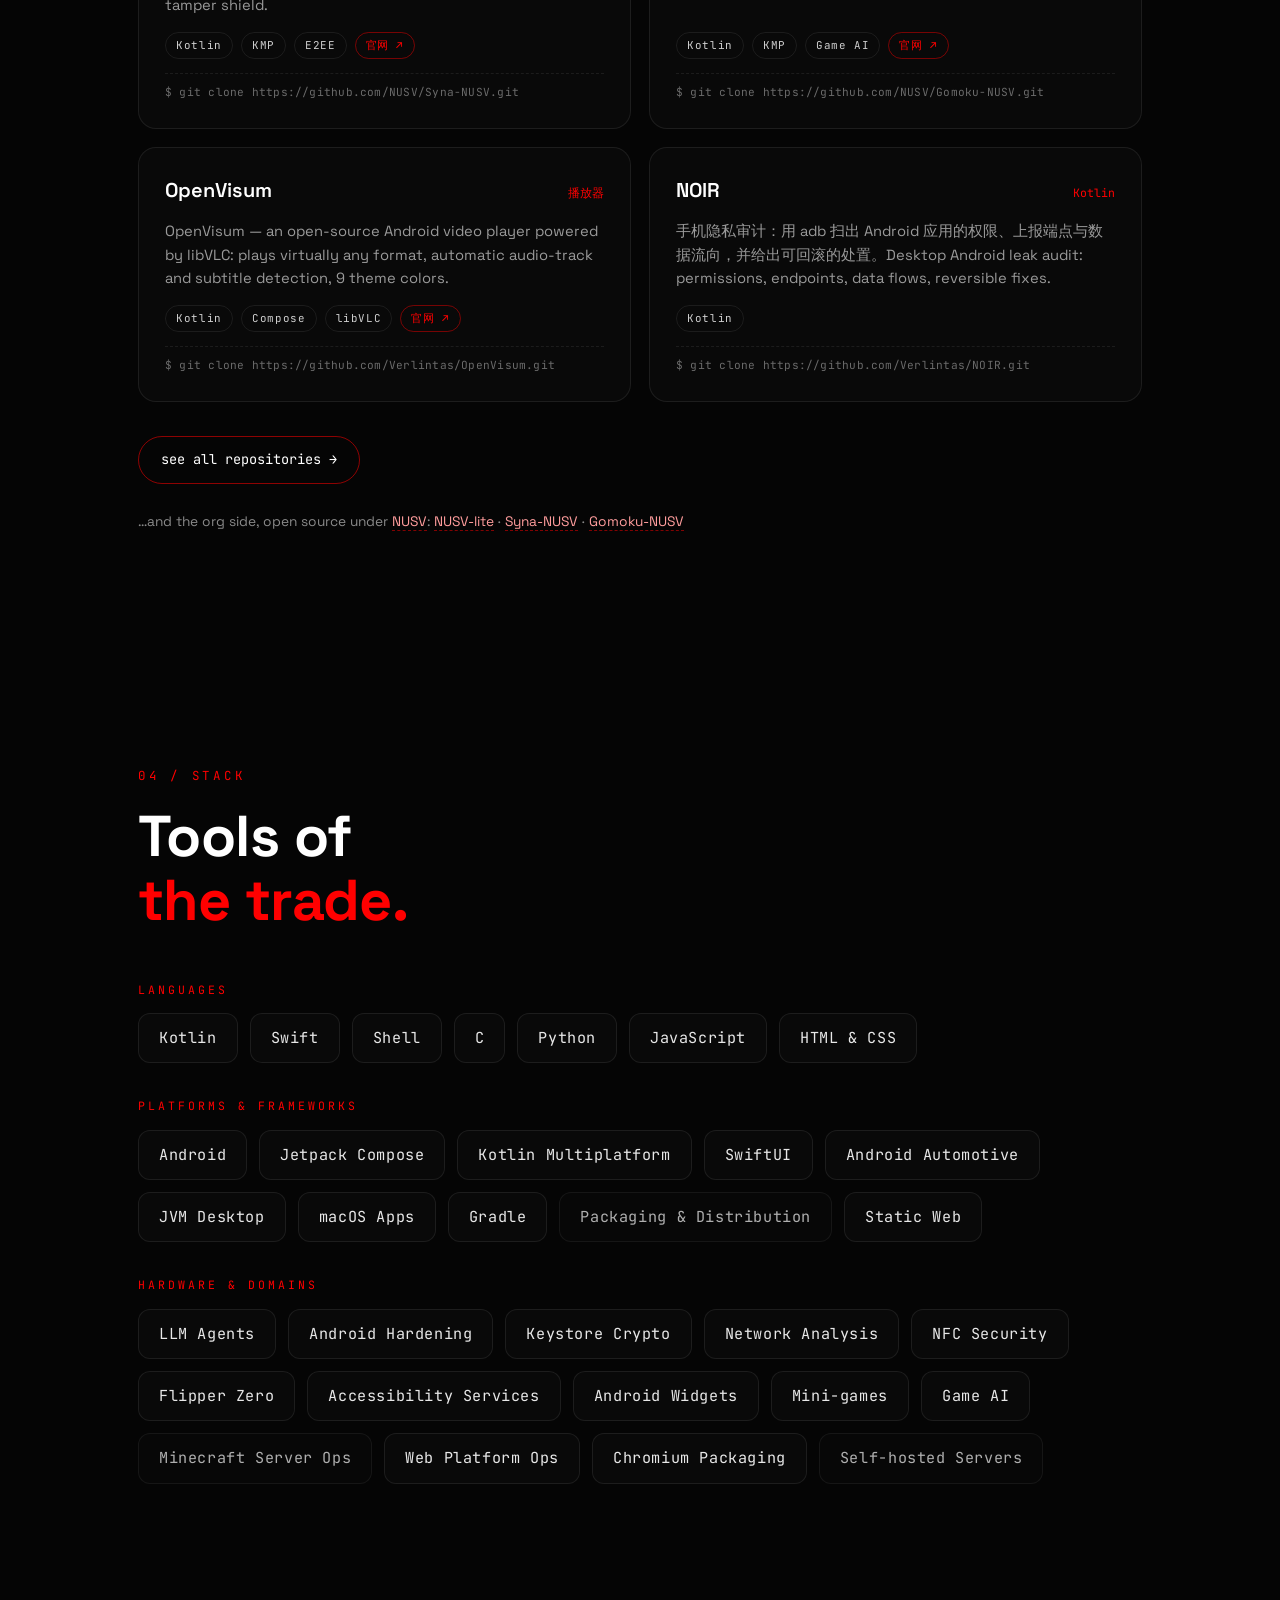
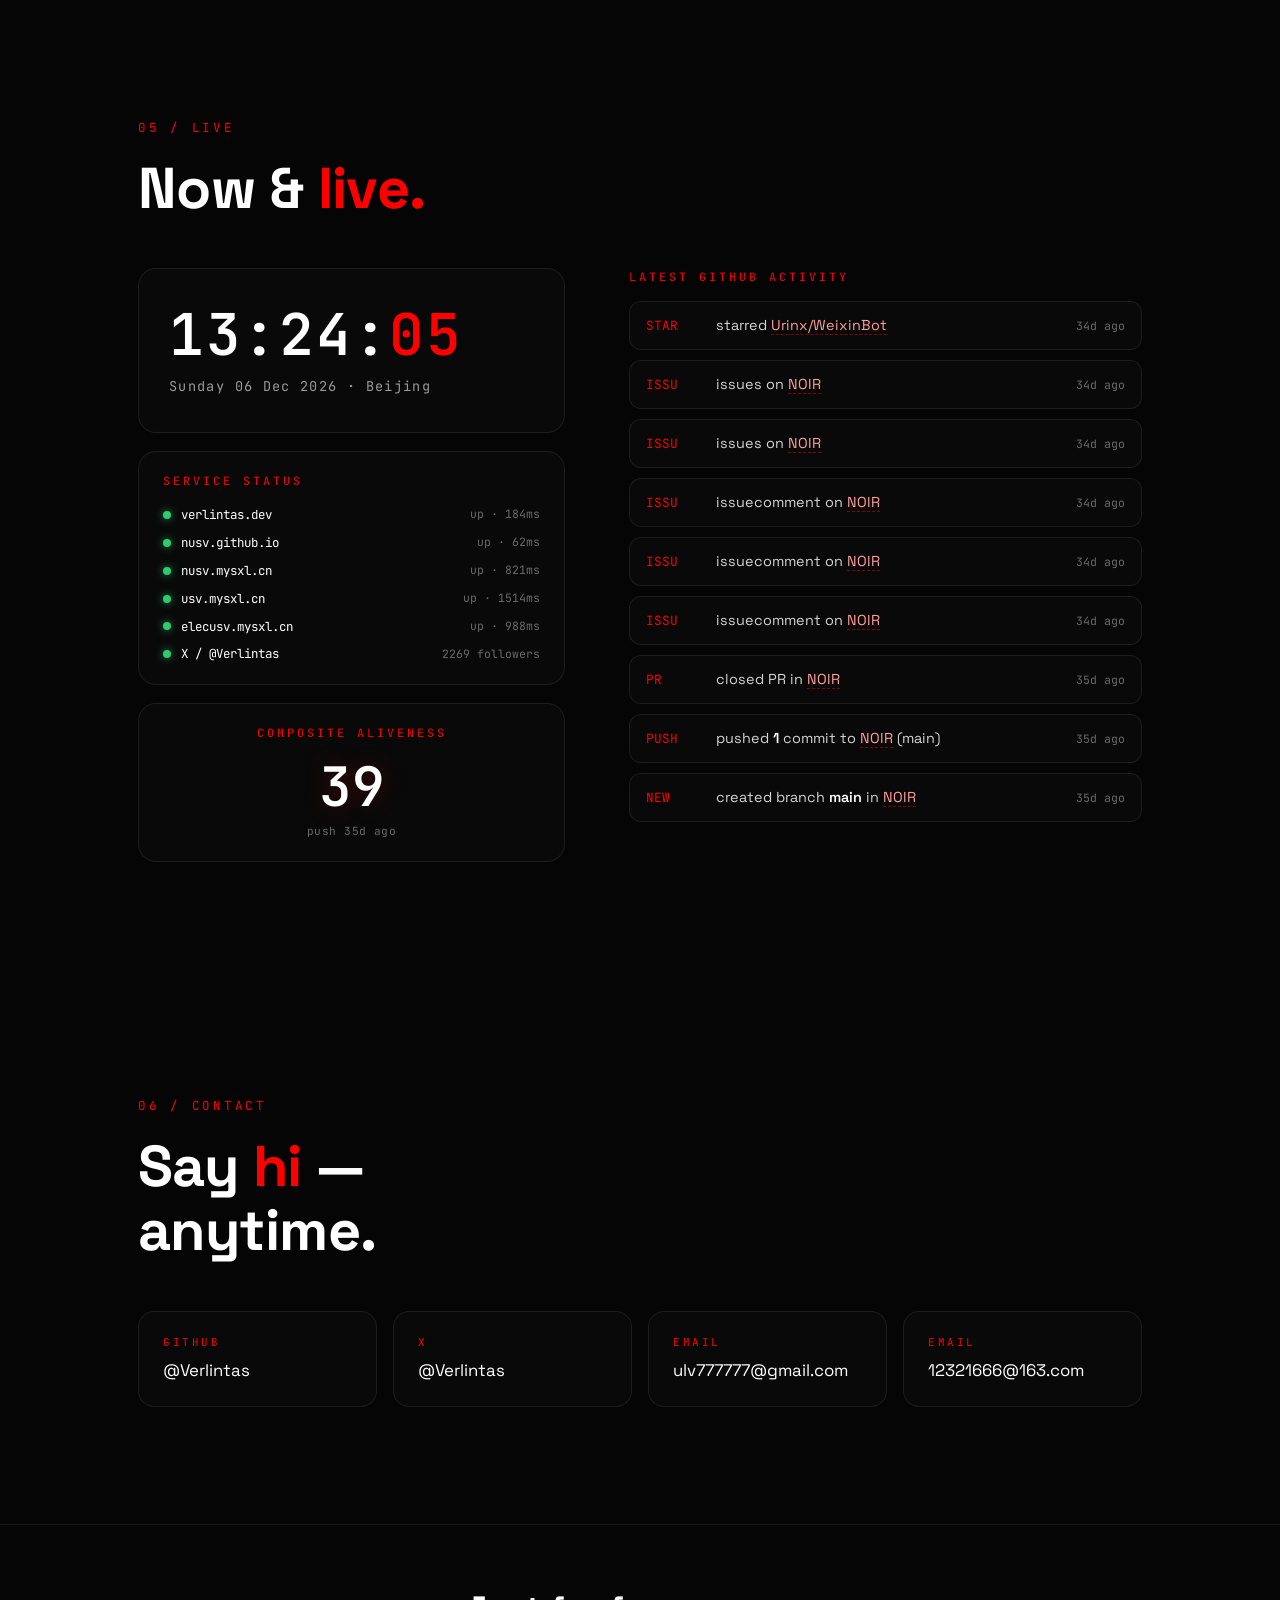
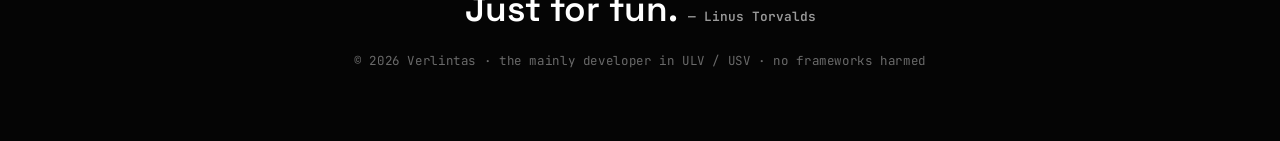
==== commit c04c30fd: "Sync pinned projects" ====
--- a/index.html
+++ b/index.html
@@ -141,20 +141,13 @@
         <!-- pinned:start — generated from GitHub pinned repos; edit scripts/pinned.py instead -->
         <div class="proj-card reveal">
           <div class="proj-top">
-            <a class="proj-name proj-main" href="https://github.com/NUSV/Syna-NUSV" target="_blank" rel="noopener">Syna-NUSV</a>
-            <span class="proj-star">E2EE</span>
-          </div>
-          <p class="proj-desc">Syna — offline-first LAN messenger: end-to-end encryption, burn-after-reading, group chat, self-hosting, with an anti-tamper shield.</p>
-          <div class="proj-meta"><span class="chip">Kotlin</span><span class="chip">KMP</span><span class="chip">E2EE</span><a class="chip chip-site" href="https://nusv.github.io" target="_blank" rel="noopener" title="project website">官网 ↗</a></div>
-          <span class="clone-line" data-repo="NUSV/Syna-NUSV" title="click to copy">$ git clone https://github.com/NUSV/Syna-NUSV.git</span>
-        </div>
-
-        <a class="proj-card reveal" href="https://github.com/Verlintas/VicinityProbe" target="_blank" rel="noopener">
-          <div class="proj-top"><span class="proj-name">VicinityProbe</span><span class="proj-star">probe</span></div>
-          <p class="proj-desc">Professional environment measurement &amp; security toolkit — 96 probes, sensor fusion, packet capture (JA3), NFC testing, 15+ diagnostics.</p>
-          <div class="proj-meta"><span class="chip">Kotlin</span><span class="chip">Security</span><span class="chip">Compose</span></div>
-          <span class="clone-line" data-repo="Verlintas/VicinityProbe" title="click to copy">$ git clone https://github.com/Verlintas/VicinityProbe.git</span>
-        </a>
+            <a class="proj-name proj-main" href="https://github.com/Verlintas/NovaBAIC" target="_blank" rel="noopener">NovaBAIC</a>
+            <span class="proj-star">AI</span>
+          </div>
+          <p class="proj-desc">BetterAIChat2 — a local-first Android AI agent with real device control: streaming chat, agents, 48 device tools (OCR, UI automation, files, web), long-term memory, MCP.</p>
+          <div class="proj-meta"><span class="chip">Kotlin</span><span class="chip">AI</span><span class="chip">MCP</span><a class="chip chip-site" href="https://verlintas.dev/NovaBAIC/" target="_blank" rel="noopener" title="project website">官网 ↗</a></div>
+          <span class="clone-line" data-repo="Verlintas/NovaBAIC" title="click to copy">$ git clone https://github.com/Verlintas/NovaBAIC.git</span>
+        </div>
 
         <a class="proj-card reveal" href="https://github.com/Verlintas/BetterAIChat" target="_blank" rel="noopener">
           <div class="proj-top"><span class="proj-name">BetterAIChat</span><span class="proj-star">AI</span></div>
@@ -165,6 +158,16 @@
 
         <div class="proj-card reveal">
           <div class="proj-top">
+            <a class="proj-name proj-main" href="https://github.com/NUSV/Syna-NUSV" target="_blank" rel="noopener">Syna-NUSV</a>
+            <span class="proj-star">E2EE</span>
+          </div>
+          <p class="proj-desc">Syna — offline-first LAN messenger: end-to-end encryption, burn-after-reading, group chat, self-hosting, with an anti-tamper shield.</p>
+          <div class="proj-meta"><span class="chip">Kotlin</span><span class="chip">KMP</span><span class="chip">E2EE</span><a class="chip chip-site" href="https://nusv.github.io" target="_blank" rel="noopener" title="project website">官网 ↗</a></div>
+          <span class="clone-line" data-repo="NUSV/Syna-NUSV" title="click to copy">$ git clone https://github.com/NUSV/Syna-NUSV.git</span>
+        </div>
+
+        <div class="proj-card reveal">
+          <div class="proj-top">
             <a class="proj-name proj-main" href="https://github.com/NUSV/Gomoku-NUSV" target="_blank" rel="noopener">Gomoku-NUSV</a>
             <span class="proj-star">game</span>
           </div>
@@ -183,15 +186,12 @@
           <span class="clone-line" data-repo="Verlintas/OpenVisum" title="click to copy">$ git clone https://github.com/Verlintas/OpenVisum.git</span>
         </div>
 
-        <div class="proj-card reveal">
-          <div class="proj-top">
-            <a class="proj-name proj-main" href="https://github.com/Verlintas/NovaBAIC" target="_blank" rel="noopener">NovaBAIC</a>
-            <span class="proj-star">AI</span>
-          </div>
-          <p class="proj-desc">BetterAIChat2 — a local-first Android AI agent with real device control: streaming chat, agents, 48 device tools (OCR, UI automation, files, web), long-term memory, MCP.</p>
-          <div class="proj-meta"><span class="chip">Kotlin</span><span class="chip">AI</span><span class="chip">MCP</span><a class="chip chip-site" href="https://verlintas.dev/NovaBAIC/" target="_blank" rel="noopener" title="project website">官网 ↗</a></div>
-          <span class="clone-line" data-repo="Verlintas/NovaBAIC" title="click to copy">$ git clone https://github.com/Verlintas/NovaBAIC.git</span>
-        </div>
+        <a class="proj-card reveal" href="https://github.com/Verlintas/NOIR" target="_blank" rel="noopener">
+          <div class="proj-top"><span class="proj-name">NOIR</span><span class="proj-star">Kotlin</span></div>
+          <p class="proj-desc">手机隐私审计：用 adb 扫出 Android 应用的权限、上报端点与数据流向，并给出可回滚的处置。Desktop Android leak audit: permissions, endpoints, data flows, reversible fixes.</p>
+          <div class="proj-meta"><span class="chip">Kotlin</span></div>
+          <span class="clone-line" data-repo="Verlintas/NOIR" title="click to copy">$ git clone https://github.com/Verlintas/NOIR.git</span>
+        </a>
         <!-- pinned:end -->
       </div>
       <a class="btn-ghost reveal" href="https://github.com/Verlintas?tab=repositories" target="_blank" rel="noopener">see all repositories →</a>
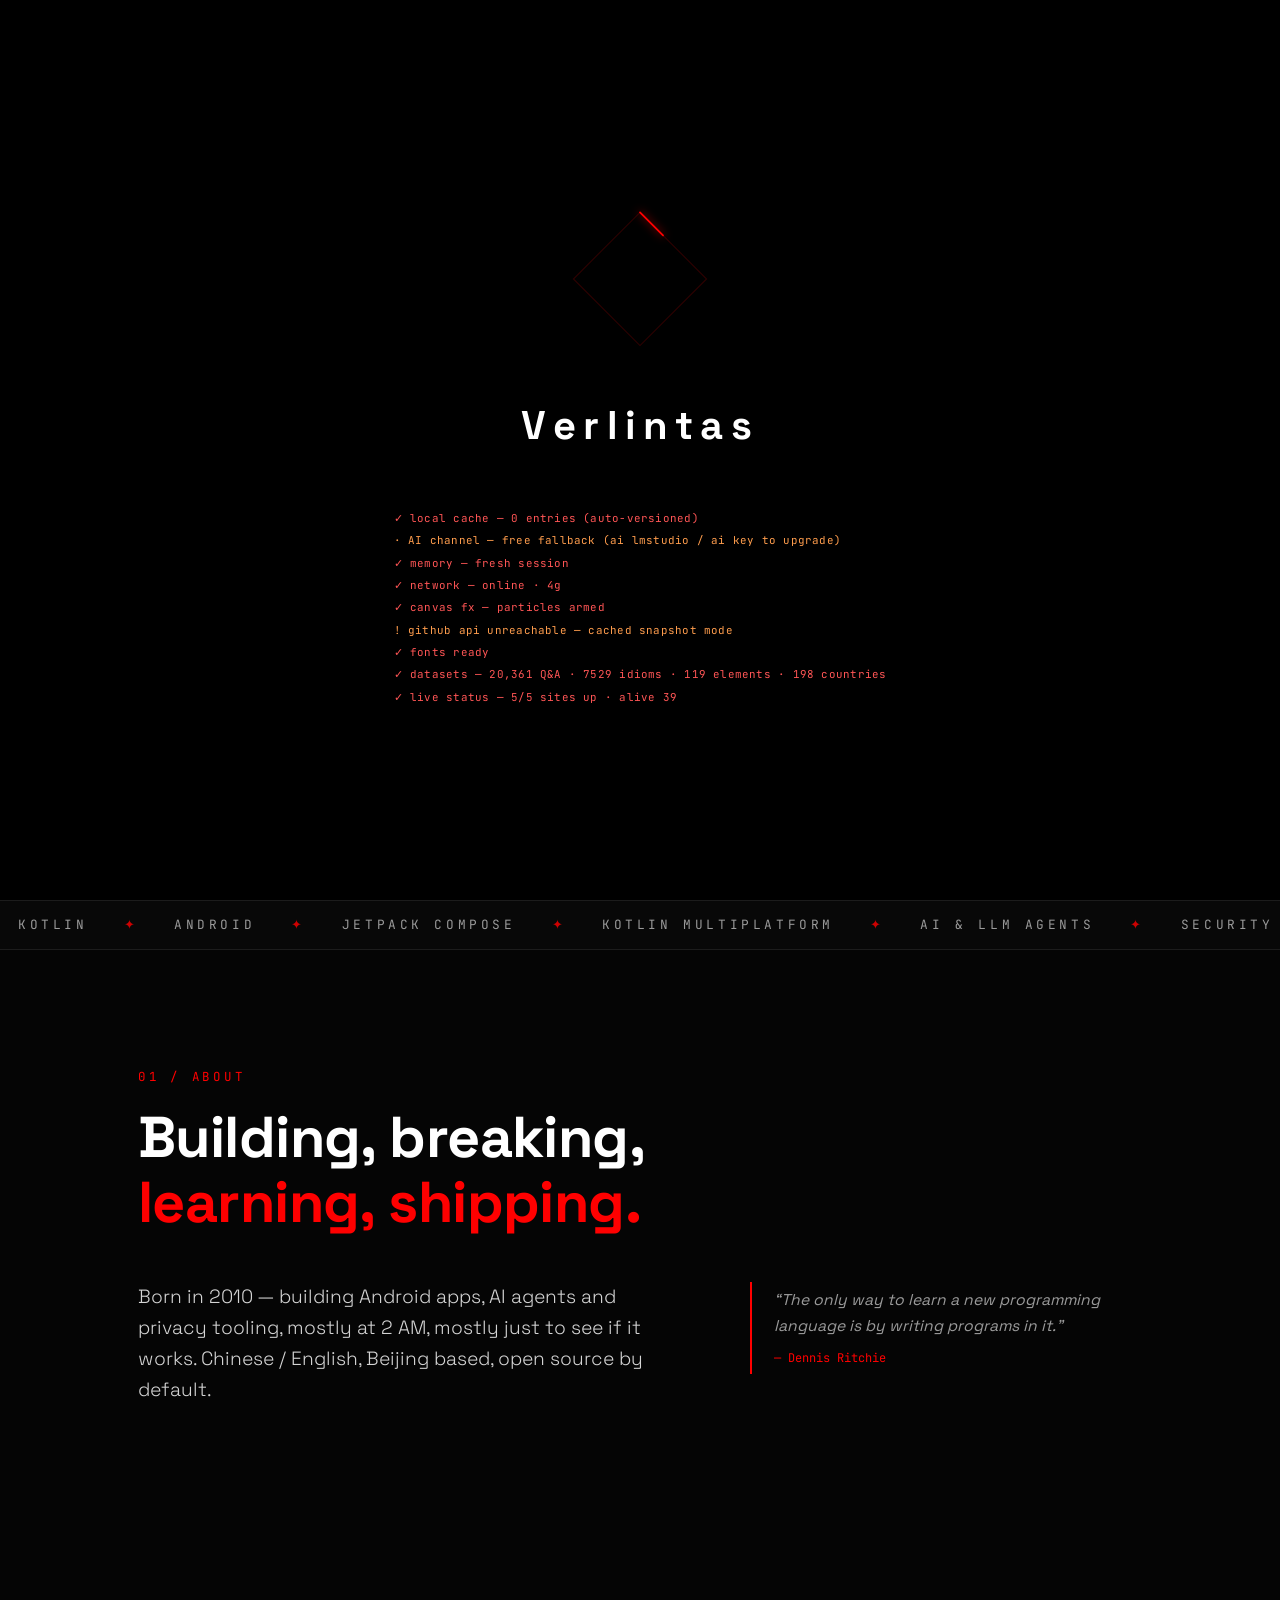
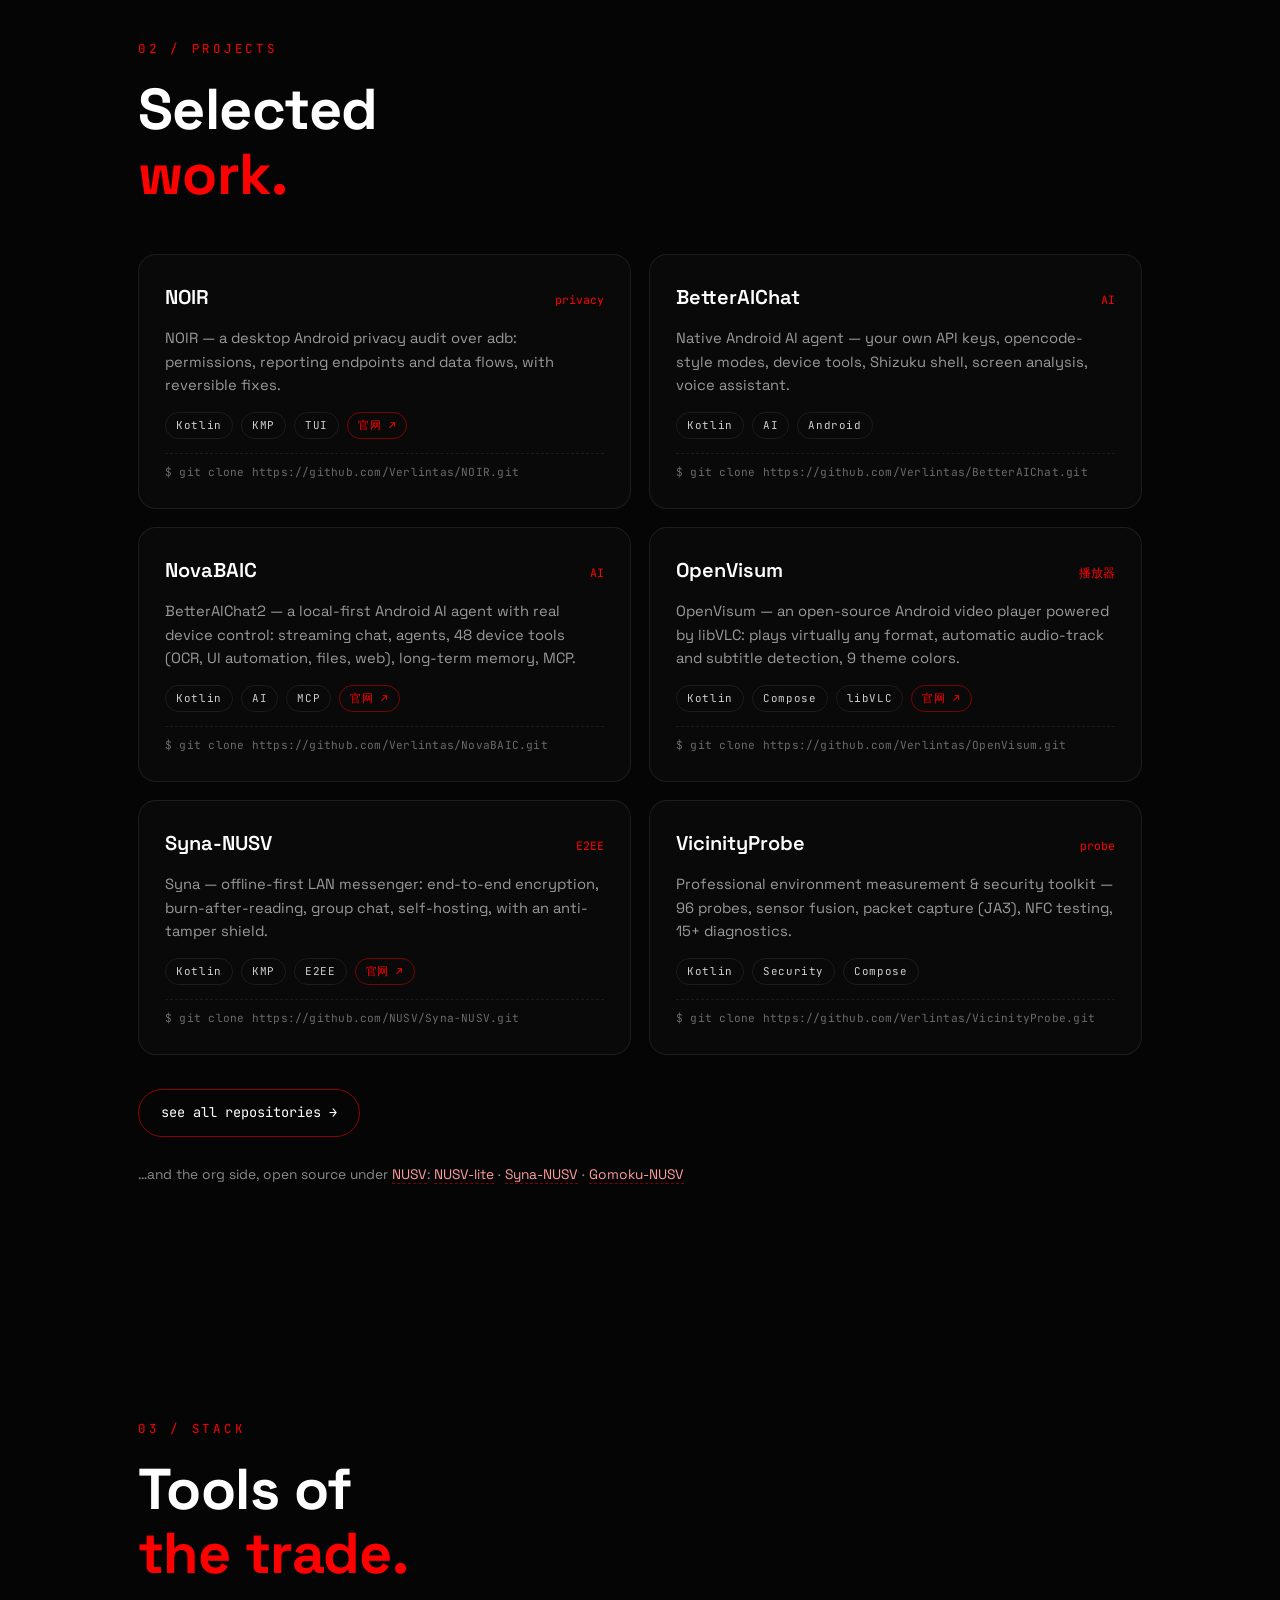
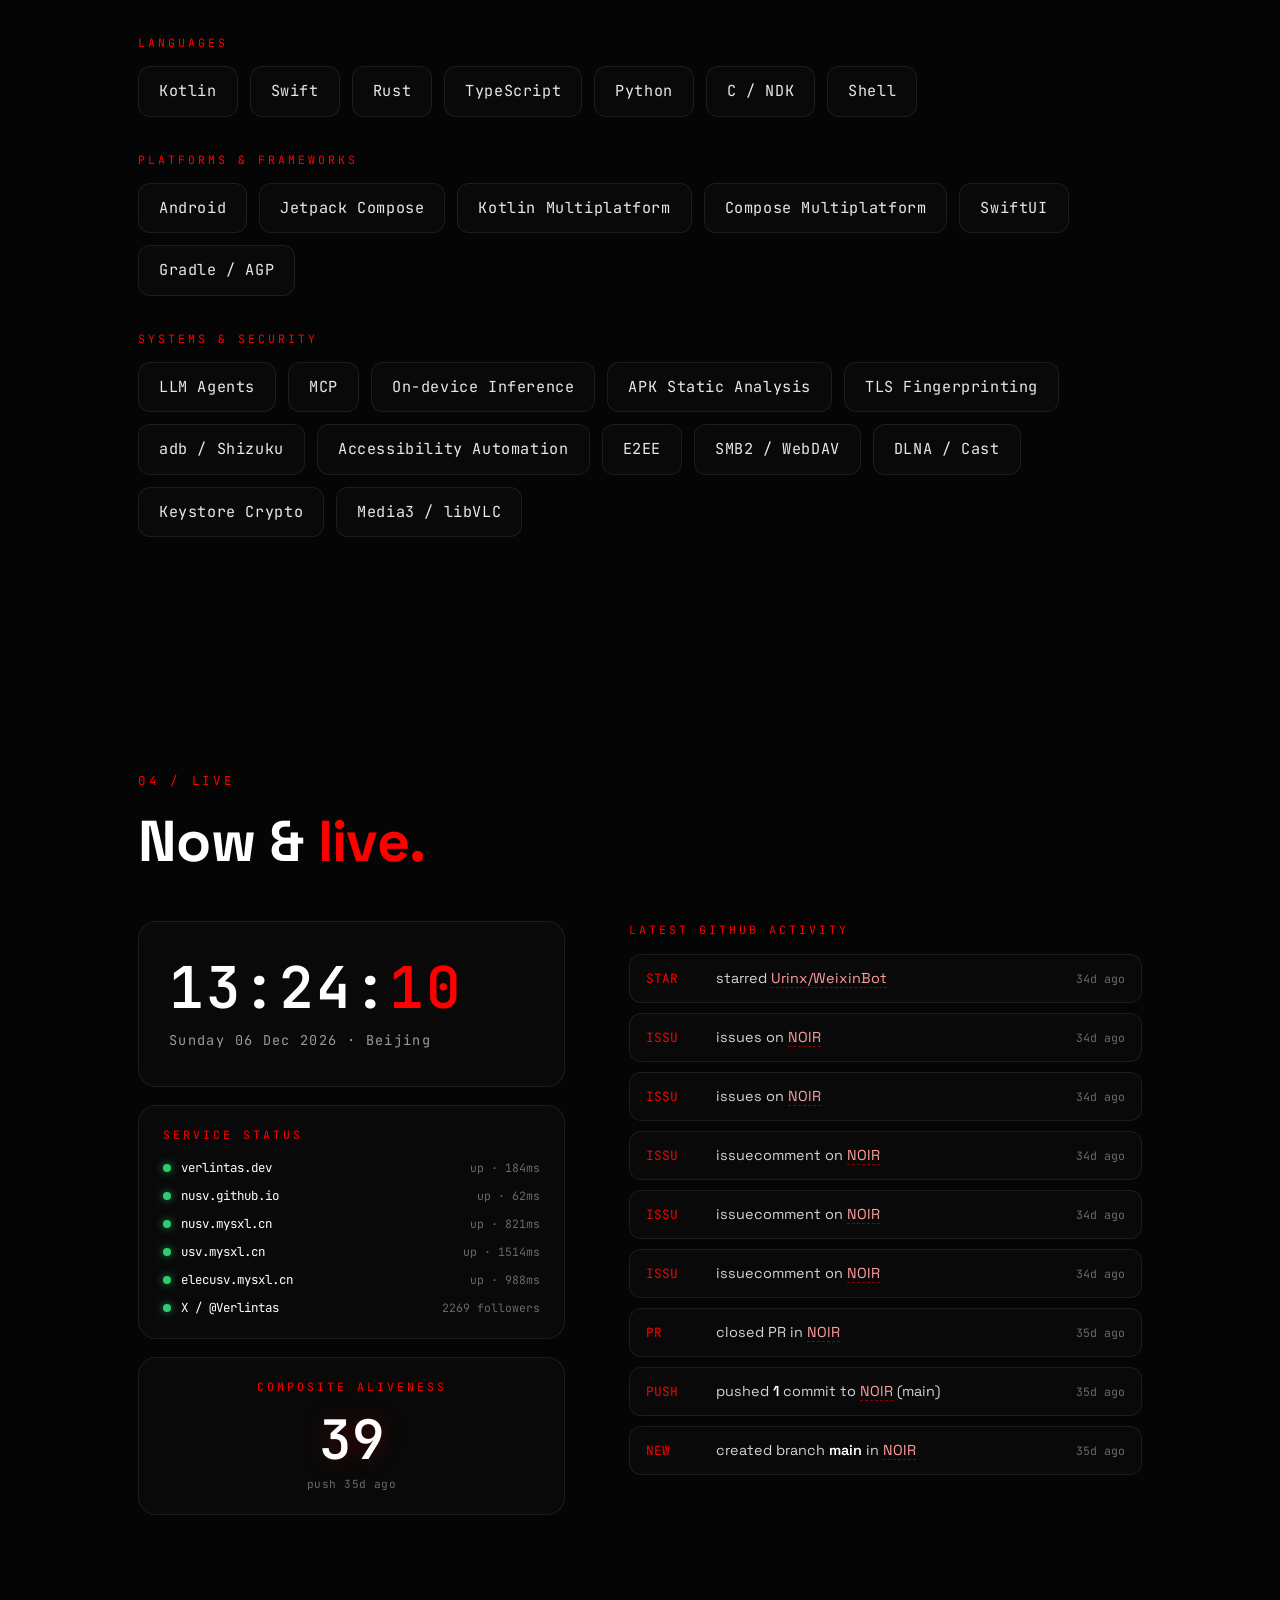
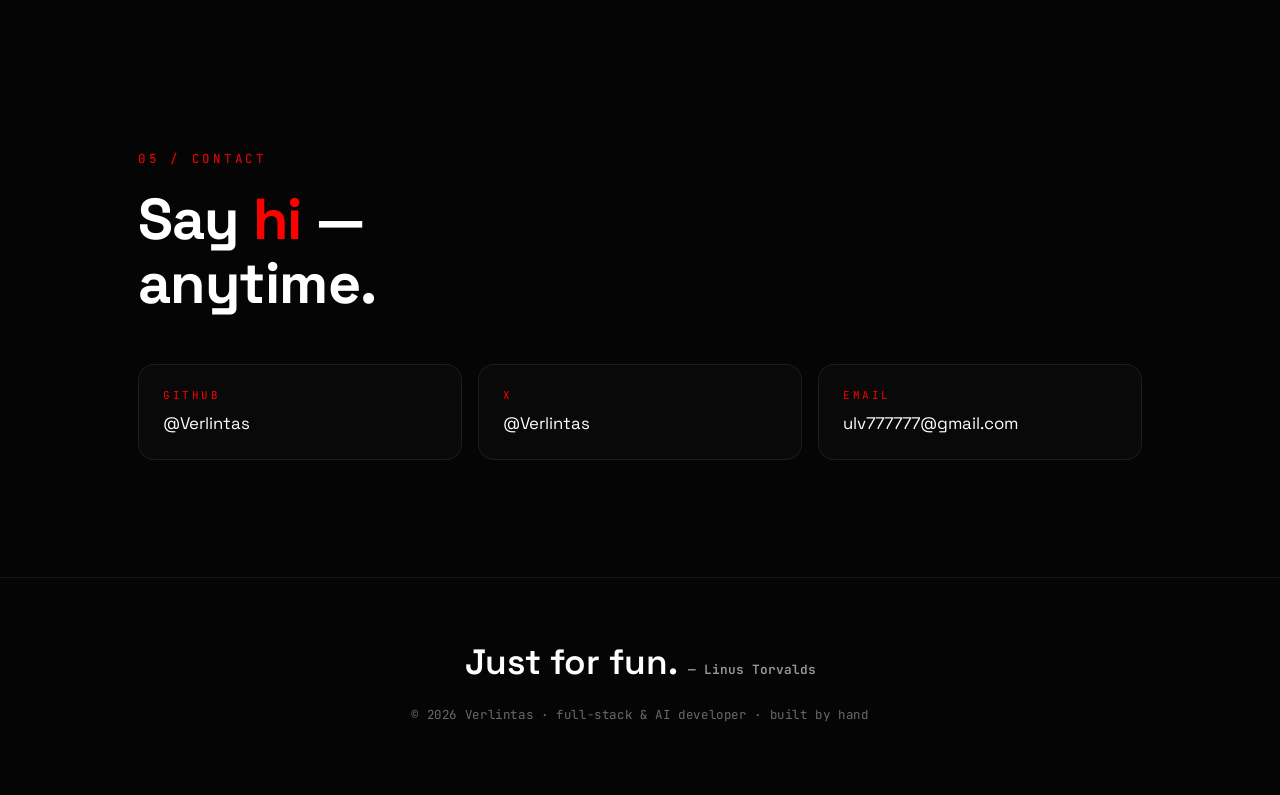
==== commit 3893e331: "Strip legacy content and refocus the site around current work - drop the ULV/USV history section, na" ====
--- a/index.html
+++ b/index.html
@@ -3,11 +3,22 @@
 <head>
   <meta charset="UTF-8">
   <meta name="viewport" content="width=device-width, initial-scale=1.0">
-  <title>Verlintas — Main Developer in ULV / USV</title>
-  <meta name="description" content="Verlintas · Full-stack & AI Developer · the main developer in ULV / USV · Building, breaking, learning, shipping — just for fun.">
-  <meta property="og:title" content="Verlintas">
-  <meta property="og:description" content="Hello, my name is Verlintas — the mainly developer in ULV / USV.">
+  <title>Verlintas — Android, Kotlin Multiplatform &amp; AI</title>
+  <meta name="description" content="Verlintas — full-stack &amp; AI developer in Beijing. Android, Kotlin Multiplatform, on-device AI agents, privacy and security tooling. Open source, offline-first.">
+  <link rel="canonical" href="https://verlintas.dev/">
   <meta property="og:type" content="website">
+  <meta property="og:url" content="https://verlintas.dev/">
+  <meta property="og:site_name" content="Verlintas">
+  <meta property="og:title" content="Verlintas — Android, Kotlin Multiplatform &amp; AI">
+  <meta property="og:description" content="Full-stack &amp; AI developer in Beijing. Android, Kotlin Multiplatform, on-device AI agents, privacy and security tooling.">
+  <meta property="og:image" content="https://verlintas.dev/assets/og.png">
+  <meta property="og:image:width" content="1200">
+  <meta property="og:image:height" content="630">
+  <meta name="twitter:card" content="summary_large_image">
+  <meta name="twitter:site" content="@Verlintas">
+  <meta name="twitter:title" content="Verlintas — Android, Kotlin Multiplatform &amp; AI">
+  <meta name="twitter:description" content="Full-stack &amp; AI developer in Beijing. Android, Kotlin Multiplatform, on-device AI agents, privacy and security tooling.">
+  <meta name="twitter:image" content="https://verlintas.dev/assets/og.png">
   <link rel="icon" type="image/svg+xml" href="assets/favicon.svg">
   <link rel="preconnect" href="https://fonts.googleapis.com">
   <link rel="preconnect" href="https://fonts.gstatic.com" crossorigin>
@@ -35,7 +46,6 @@
     <a class="nav-logo" href="#top">V<span class="nav-logo-accent">.</span></a>
     <nav class="nav-links">
       <a href="#about">About</a>
-      <a href="#history">History</a>
       <a href="#projects">Projects</a>
       <a href="#stack">Stack</a>
       <a href="#live">Live</a>
@@ -52,11 +62,11 @@
     <section class="hero">
       <div class="hero-glow" aria-hidden="true"></div>
       <div class="hero-content">
-        <p class="hero-hello fade-up delay-1">Hello My name is</p>
+        <p class="hero-hello fade-up delay-1">Hello, my name is</p>
         <div class="hero-name-wrap fade-up delay-2">
           <h1 class="hero-name" id="heroName">Verlintas</h1>
         </div>
-        <p class="hero-sub fade-up delay-3">the mainly developer in ULV / USV.</p>
+        <p class="hero-sub fade-up delay-3">Building Android apps, AI agents and privacy tools.</p>
         <p class="two-am fade-up delay-4" id="twoAm" hidden>it's 2 AM — Verlintas is probably still coding.</p>
         <div class="hero-pills fade-up delay-4">
           <span class="pill"><span class="dot"></span>Beijing · China</span>
@@ -83,9 +93,9 @@
       <h2 class="section-title">Building, breaking,<br><em>learning, shipping.</em></h2>
       <div class="about-grid">
         <p class="about-copy reveal">
-          Born in 2010 — building Android apps, AI agents and
-          security toolkits, mostly at 2 AM, mostly just to see if it works.
-          Chinese / English, Beijing based, open-source driven.
+          Born in 2010 — building Android apps, AI agents and privacy
+          tooling, mostly at 2 AM, mostly just to see if it works.
+          Chinese / English, Beijing based, open source by default.
         </p>
         <blockquote class="about-quote reveal">
           “The only way to learn a new programming language is by writing programs in it.”
@@ -94,59 +104,20 @@
       </div>
     </section>
 
-    <!-- ══════════ HISTORY ══════════ -->
-    <section class="section" id="history">
-      <p class="section-tag">02 / history</p>
-      <h2 class="section-title">A short history<br>of <em>almost</em> nothing.</h2>
-      <div class="timeline">
-        <div class="tl-item reveal">
-          <div class="tl-head">
-            <span class="tl-year">before 2019</span>
-            <h3>ULV</h3>
-          </div>
-          <p class="tl-desc">The very first one — an internal, never-public group that lived long before everything else.</p>
-          <span class="tl-flag ghost">not public</span>
-        </div>
-        <div class="tl-item reveal">
-          <div class="tl-head">
-            <span class="tl-year">2025.12 → 2026.02</span>
-            <h3>USV — United Science Vaca</h3>
-          </div>
-          <p class="tl-desc">The public era begins: brand-new site, ElecCenter project — free and open, just for fun.</p>
-          <div class="tl-links">
-            <a class="tl-link" href="https://usv.mysxl.cn" target="_blank" rel="noopener">usv.mysxl.cn →</a>
-            <a class="tl-link" href="https://elecusv.mysxl.cn" target="_blank" rel="noopener">elecusv.mysxl.cn →</a>
-          </div>
-        </div>
-        <div class="tl-item reveal">
-          <div class="tl-head">
-            <span class="tl-year">2026.06.17</span>
-            <h3>NUSV — the successor</h3>
-          </div>
-          <p class="tl-desc">NUSV is founded and gradually takes over. Open-source org: Android apps, tools &amp; games.</p>
-          <div class="tl-links">
-            <a class="tl-link" href="https://nusv.github.io" target="_blank" rel="noopener">nusv.github.io →</a>
-            <a class="tl-link" href="https://nusv.mysxl.cn" target="_blank" rel="noopener">nusv.mysxl.cn →</a>
-            <a class="tl-link" href="https://github.com/NUSV" target="_blank" rel="noopener">github.com/NUSV →</a>
-          </div>
-        </div>
-      </div>
-    </section>
-
     <!-- ══════════ PROJECTS ══════════ -->
     <section class="section" id="projects">
-      <p class="section-tag">03 / projects</p>
-      <h2 class="section-title">Things I've<br><em>made.</em></h2>
+      <p class="section-tag">02 / projects</p>
+      <h2 class="section-title">Selected<br><em>work.</em></h2>
       <div class="proj-grid">
-        <!-- pinned:start — generated from GitHub pinned repos; edit scripts/pinned.py instead -->
-        <div class="proj-card reveal">
-          <div class="proj-top">
-            <a class="proj-name proj-main" href="https://github.com/Verlintas/NovaBAIC" target="_blank" rel="noopener">NovaBAIC</a>
-            <span class="proj-star">AI</span>
-          </div>
-          <p class="proj-desc">BetterAIChat2 — a local-first Android AI agent with real device control: streaming chat, agents, 48 device tools (OCR, UI automation, files, web), long-term memory, MCP.</p>
-          <div class="proj-meta"><span class="chip">Kotlin</span><span class="chip">AI</span><span class="chip">MCP</span><a class="chip chip-site" href="https://verlintas.dev/NovaBAIC/" target="_blank" rel="noopener" title="project website">官网 ↗</a></div>
-          <span class="clone-line" data-repo="Verlintas/NovaBAIC" title="click to copy">$ git clone https://github.com/Verlintas/NovaBAIC.git</span>
+        <!-- pinned:start — generated by scripts/pinned.py; edit FEATURED/CURATED there -->
+        <div class="proj-card reveal">
+          <div class="proj-top">
+            <a class="proj-name proj-main" href="https://github.com/Verlintas/NOIR" target="_blank" rel="noopener">NOIR</a>
+            <span class="proj-star">privacy</span>
+          </div>
+          <p class="proj-desc">NOIR — a desktop Android privacy audit over adb: permissions, reporting endpoints and data flows, with reversible fixes.</p>
+          <div class="proj-meta"><span class="chip">Kotlin</span><span class="chip">KMP</span><span class="chip">TUI</span><a class="chip chip-site" href="https://verlintas.dev/noir/" target="_blank" rel="noopener" title="project website">官网 ↗</a></div>
+          <span class="clone-line" data-repo="Verlintas/NOIR" title="click to copy">$ git clone https://github.com/Verlintas/NOIR.git</span>
         </div>
 
         <a class="proj-card reveal" href="https://github.com/Verlintas/BetterAIChat" target="_blank" rel="noopener">
@@ -158,6 +129,26 @@
 
         <div class="proj-card reveal">
           <div class="proj-top">
+            <a class="proj-name proj-main" href="https://github.com/Verlintas/NovaBAIC" target="_blank" rel="noopener">NovaBAIC</a>
+            <span class="proj-star">AI</span>
+          </div>
+          <p class="proj-desc">BetterAIChat2 — a local-first Android AI agent with real device control: streaming chat, agents, 48 device tools (OCR, UI automation, files, web), long-term memory, MCP.</p>
+          <div class="proj-meta"><span class="chip">Kotlin</span><span class="chip">AI</span><span class="chip">MCP</span><a class="chip chip-site" href="https://verlintas.dev/NovaBAIC/" target="_blank" rel="noopener" title="project website">官网 ↗</a></div>
+          <span class="clone-line" data-repo="Verlintas/NovaBAIC" title="click to copy">$ git clone https://github.com/Verlintas/NovaBAIC.git</span>
+        </div>
+
+        <div class="proj-card reveal">
+          <div class="proj-top">
+            <a class="proj-name proj-main" href="https://github.com/Verlintas/OpenVisum" target="_blank" rel="noopener">OpenVisum</a>
+            <span class="proj-star">播放器</span>
+          </div>
+          <p class="proj-desc">OpenVisum — an open-source Android video player powered by libVLC: plays virtually any format, automatic audio-track and subtitle detection, 9 theme colors.</p>
+          <div class="proj-meta"><span class="chip">Kotlin</span><span class="chip">Compose</span><span class="chip">libVLC</span><a class="chip chip-site" href="https://verlintas.dev/OpenVisum/" target="_blank" rel="noopener" title="project website">官网 ↗</a></div>
+          <span class="clone-line" data-repo="Verlintas/OpenVisum" title="click to copy">$ git clone https://github.com/Verlintas/OpenVisum.git</span>
+        </div>
+
+        <div class="proj-card reveal">
+          <div class="proj-top">
             <a class="proj-name proj-main" href="https://github.com/NUSV/Syna-NUSV" target="_blank" rel="noopener">Syna-NUSV</a>
             <span class="proj-star">E2EE</span>
           </div>
@@ -166,31 +157,11 @@
           <span class="clone-line" data-repo="NUSV/Syna-NUSV" title="click to copy">$ git clone https://github.com/NUSV/Syna-NUSV.git</span>
         </div>
 
-        <div class="proj-card reveal">
-          <div class="proj-top">
-            <a class="proj-name proj-main" href="https://github.com/NUSV/Gomoku-NUSV" target="_blank" rel="noopener">Gomoku-NUSV</a>
-            <span class="proj-star">game</span>
-          </div>
-          <p class="proj-desc">Cross-platform Gomoku — Kotlin Multiplatform on Android, iOS, Windows and Linux, with a minimax-pruned AI.</p>
-          <div class="proj-meta"><span class="chip">Kotlin</span><span class="chip">KMP</span><span class="chip">Game AI</span><a class="chip chip-site" href="https://nusv.mysxl.cn" target="_blank" rel="noopener" title="project website">官网 ↗</a></div>
-          <span class="clone-line" data-repo="NUSV/Gomoku-NUSV" title="click to copy">$ git clone https://github.com/NUSV/Gomoku-NUSV.git</span>
-        </div>
-
-        <div class="proj-card reveal">
-          <div class="proj-top">
-            <a class="proj-name proj-main" href="https://github.com/Verlintas/OpenVisum" target="_blank" rel="noopener">OpenVisum</a>
-            <span class="proj-star">播放器</span>
-          </div>
-          <p class="proj-desc">OpenVisum — an open-source Android video player powered by libVLC: plays virtually any format, automatic audio-track and subtitle detection, 9 theme colors.</p>
-          <div class="proj-meta"><span class="chip">Kotlin</span><span class="chip">Compose</span><span class="chip">libVLC</span><a class="chip chip-site" href="https://verlintas.dev/OpenVisum/" target="_blank" rel="noopener" title="project website">官网 ↗</a></div>
-          <span class="clone-line" data-repo="Verlintas/OpenVisum" title="click to copy">$ git clone https://github.com/Verlintas/OpenVisum.git</span>
-        </div>
-
-        <a class="proj-card reveal" href="https://github.com/Verlintas/NOIR" target="_blank" rel="noopener">
-          <div class="proj-top"><span class="proj-name">NOIR</span><span class="proj-star">Kotlin</span></div>
-          <p class="proj-desc">手机隐私审计：用 adb 扫出 Android 应用的权限、上报端点与数据流向，并给出可回滚的处置。Desktop Android leak audit: permissions, endpoints, data flows, reversible fixes.</p>
-          <div class="proj-meta"><span class="chip">Kotlin</span></div>
-          <span class="clone-line" data-repo="Verlintas/NOIR" title="click to copy">$ git clone https://github.com/Verlintas/NOIR.git</span>
+        <a class="proj-card reveal" href="https://github.com/Verlintas/VicinityProbe" target="_blank" rel="noopener">
+          <div class="proj-top"><span class="proj-name">VicinityProbe</span><span class="proj-star">probe</span></div>
+          <p class="proj-desc">Professional environment measurement &amp; security toolkit — 96 probes, sensor fusion, packet capture (JA3), NFC testing, 15+ diagnostics.</p>
+          <div class="proj-meta"><span class="chip">Kotlin</span><span class="chip">Security</span><span class="chip">Compose</span></div>
+          <span class="clone-line" data-repo="Verlintas/VicinityProbe" title="click to copy">$ git clone https://github.com/Verlintas/VicinityProbe.git</span>
         </a>
         <!-- pinned:end -->
       </div>
@@ -204,19 +175,19 @@
 
     <!-- ══════════ STACK ══════════ -->
     <section class="section" id="stack">
-      <p class="section-tag">04 / stack</p>
+      <p class="section-tag">03 / stack</p>
       <h2 class="section-title">Tools of<br><em>the trade.</em></h2>
 
       <div class="stack-group reveal">
-                <p class="stack-label">Languages</p>
+        <p class="stack-label">Languages</p>
         <div class="stack-grid">
           <a class="stack-item" data-c="7F52FF" href="https://kotlinlang.org" target="_blank" rel="noopener">Kotlin</a>
           <a class="stack-item" data-c="FA7343" href="https://www.swift.org" target="_blank" rel="noopener">Swift</a>
+          <a class="stack-item" data-c="DEA584" href="https://www.rust-lang.org" target="_blank" rel="noopener">Rust</a>
+          <a class="stack-item" data-c="3178C6" href="https://www.typescriptlang.org" target="_blank" rel="noopener">TypeScript</a>
+          <a class="stack-item" data-c="3776AB" href="https://www.python.org" target="_blank" rel="noopener">Python</a>
+          <a class="stack-item" data-c="A8B9CC" href="https://developer.android.com/ndk" target="_blank" rel="noopener">C / NDK</a>
           <a class="stack-item" data-c="4EAA25" href="https://www.gnu.org/software/bash/" target="_blank" rel="noopener">Shell</a>
-          <a class="stack-item" data-c="A8B9CC" href="https://en.cppreference.com/w/c" target="_blank" rel="noopener">C</a>
-          <a class="stack-item" data-c="3776AB" href="https://www.python.org" target="_blank" rel="noopener">Python</a>
-          <a class="stack-item" data-c="F7DF1E" href="https://developer.mozilla.org/en-US/docs/Web/JavaScript" target="_blank" rel="noopener">JavaScript</a>
-          <a class="stack-item" data-c="E34F26" href="https://developer.mozilla.org/en-US/docs/Web" target="_blank" rel="noopener">HTML &amp; CSS</a>
         </div>
       </div>
 
@@ -226,40 +197,34 @@
           <a class="stack-item" data-c="3DDC84" href="https://developer.android.com" target="_blank" rel="noopener">Android</a>
           <a class="stack-item" data-c="4285F4" href="https://developer.android.com/develop/ui/compose" target="_blank" rel="noopener">Jetpack Compose</a>
           <a class="stack-item" data-c="7F52FF" href="https://kotlinlang.org/multiplatform" target="_blank" rel="noopener">Kotlin Multiplatform</a>
-          <a class="stack-item" data-c="0D84F4" href="https://developer.apple.com/documentation/swiftui" target="_blank" rel="noopener">SwiftUI</a>
-          <a class="stack-item" data-c="607D8B" href="https://developer.android.com/training/cars" target="_blank" rel="noopener">Android Automotive</a>
-          <a class="stack-item" data-c="7C4DFF" href="https://openjdk.org" target="_blank" rel="noopener">JVM Desktop</a>
-          <a class="stack-item" data-c="8E8E93" href="https://developer.apple.com/macos" target="_blank" rel="noopener">macOS Apps</a>
-          <a class="stack-item" data-c="03A9F4" href="https://gradle.org" target="_blank" rel="noopener">Gradle</a>
-          <span class="stack-item stack-no" data-c="AAB8C2">Packaging &amp; Distribution</span>
-          <a class="stack-item" data-c="AAB8C2" href="https://pages.github.com" target="_blank" rel="noopener">Static Web</a>
+          <a class="stack-item" data-c="0D84F4" href="https://www.jetbrains.com/compose-multiplatform/" target="_blank" rel="noopener">Compose Multiplatform</a>
+          <a class="stack-item" data-c="0D84F4" href="https://developer.apple.com/swiftui" target="_blank" rel="noopener">SwiftUI</a>
+          <a class="stack-item" data-c="03A9F4" href="https://gradle.org" target="_blank" rel="noopener">Gradle / AGP</a>
         </div>
       </div>
 
       <div class="stack-group reveal">
-        <p class="stack-label">Hardware &amp; Domains</p>
+        <p class="stack-label">Systems &amp; Security</p>
         <div class="stack-grid">
-          <a class="stack-item" data-c="FF6F00" href="https://github.com/Verlintas/BetterAIChat" target="_blank" rel="noopener">LLM Agents</a>
-          <a class="stack-item" data-c="E91E63" href="https://github.com/NUSV/Syna-NUSV" target="_blank" rel="noopener">Android Hardening</a>
-          <a class="stack-item" data-c="8E44AD" href="https://developer.android.com/privacy-and-security/keystore" target="_blank" rel="noopener">Keystore Crypto</a>
-          <a class="stack-item" data-c="00C2A8" href="https://github.com/Verlintas/VicinityProbe" target="_blank" rel="noopener">Network Analysis</a>
-          <a class="stack-item" data-c="00A1D6" href="https://github.com/Verlintas/VicinityProbe" target="_blank" rel="noopener">NFC Security</a>
-          <a class="stack-item" data-c="0288D1" href="https://flipperzero.one" target="_blank" rel="noopener">Flipper Zero</a>
-          <a class="stack-item" data-c="FFB300" href="https://github.com/Verlintas/nekomimi" target="_blank" rel="noopener">Accessibility Services</a>
-          <a class="stack-item" data-c="FB8C00" href="https://github.com/NUSV/NUSV-lite" target="_blank" rel="noopener">Android Widgets</a>
-          <a class="stack-item" data-c="FFD54F" href="https://github.com/NUSV/NUSV-lite" target="_blank" rel="noopener">Mini-games</a>
-          <a class="stack-item" data-c="00BFA5" href="https://github.com/NUSV/Gomoku-NUSV" target="_blank" rel="noopener">Game AI</a>
-          <span class="stack-item stack-no" data-c="6BC216">Minecraft Server Ops</span>
-          <a class="stack-item" data-c="9C27B0" href="https://elecusv.mysxl.cn" target="_blank" rel="noopener">Web Platform Ops</a>
-          <a class="stack-item" data-c="536DFE" href="https://github.com/Verlintas/GoogleOnYourMac" target="_blank" rel="noopener">Chromium Packaging</a>
-          <span class="stack-item stack-no" data-c="6D28D9">Self-hosted Servers</span>
+          <a class="stack-item" data-c="FF6F00" href="https://github.com/Verlintas/NovaBAIC" target="_blank" rel="noopener">LLM Agents</a>
+          <a class="stack-item" data-c="FF6F00" href="https://modelcontextprotocol.io" target="_blank" rel="noopener">MCP</a>
+          <a class="stack-item" data-c="00BFA5" href="https://github.com/Verlintas/OpenTraduko" target="_blank" rel="noopener">On-device Inference</a>
+          <a class="stack-item" data-c="00C2A8" href="https://github.com/Verlintas/NOIR" target="_blank" rel="noopener">APK Static Analysis</a>
+          <a class="stack-item" data-c="00A1D6" href="https://github.com/Verlintas/VicinityProbe" target="_blank" rel="noopener">TLS Fingerprinting</a>
+          <a class="stack-item" data-c="3DDC84" href="https://github.com/Verlintas/NOIR" target="_blank" rel="noopener">adb / Shizuku</a>
+          <a class="stack-item" data-c="FFB300" href="https://github.com/Verlintas/NovaBAIC" target="_blank" rel="noopener">Accessibility Automation</a>
+          <a class="stack-item" data-c="8E44AD" href="https://github.com/NUSV/Syna-NUSV" target="_blank" rel="noopener">E2EE</a>
+          <a class="stack-item" data-c="546E7A" href="https://github.com/Verlintas/OpenVisum" target="_blank" rel="noopener">SMB2 / WebDAV</a>
+          <a class="stack-item" data-c="00ACC1" href="https://github.com/Verlintas/OpenVisum" target="_blank" rel="noopener">DLNA / Cast</a>
+          <a class="stack-item" data-c="FF7043" href="https://developer.android.com/privacy-and-security/keystore" target="_blank" rel="noopener">Keystore Crypto</a>
+          <a class="stack-item" data-c="FF8A65" href="https://www.videolan.org/vlc/libvlc.html" target="_blank" rel="noopener">Media3 / libVLC</a>
         </div>
       </div>
     </section>
 
     <!-- ══════════ LIVE ══════════ -->
     <section class="section" id="live">
-      <p class="section-tag">05 / live</p>
+      <p class="section-tag">04 / live</p>
       <h2 class="section-title">Now &amp; <em>live.</em></h2>
       <div class="live-grid">
         <div class="live-left">
@@ -290,7 +255,7 @@
 
     <!-- ══════════ CONTACT ══════════ -->
     <section class="section" id="contact">
-      <p class="section-tag">06 / contact</p>
+      <p class="section-tag">05 / contact</p>
       <h2 class="section-title">Say <em>hi</em> —<br>anytime.</h2>
       <div class="contact-grid reveal">
         <a class="contact-card" href="https://github.com/Verlintas" target="_blank" rel="noopener">
@@ -301,9 +266,6 @@
         </a>
         <a class="contact-card" href="mailto:ulv777777@gmail.com">
           <span class="c-label">Email</span><span class="c-value">ulv777777@gmail.com</span>
-        </a>
-        <a class="contact-card" href="mailto:12321666@163.com">
-          <span class="c-label">Email</span><span class="c-value">12321666@163.com</span>
         </a>
       </div>
     </section>
@@ -328,7 +290,7 @@
 
   <footer class="footer">
     <p class="footer-quote">Just for fun.<span class="footer-attrib">— Linus Torvalds</span></p>
-    <p class="footer-meta">© 2026 Verlintas · the mainly developer in ULV / USV · no frameworks harmed</p>
+    <p class="footer-meta">© 2026 Verlintas · full-stack &amp; AI developer · built by hand</p>
   </footer>
 
   <script src="assets/js/main.js"></script>
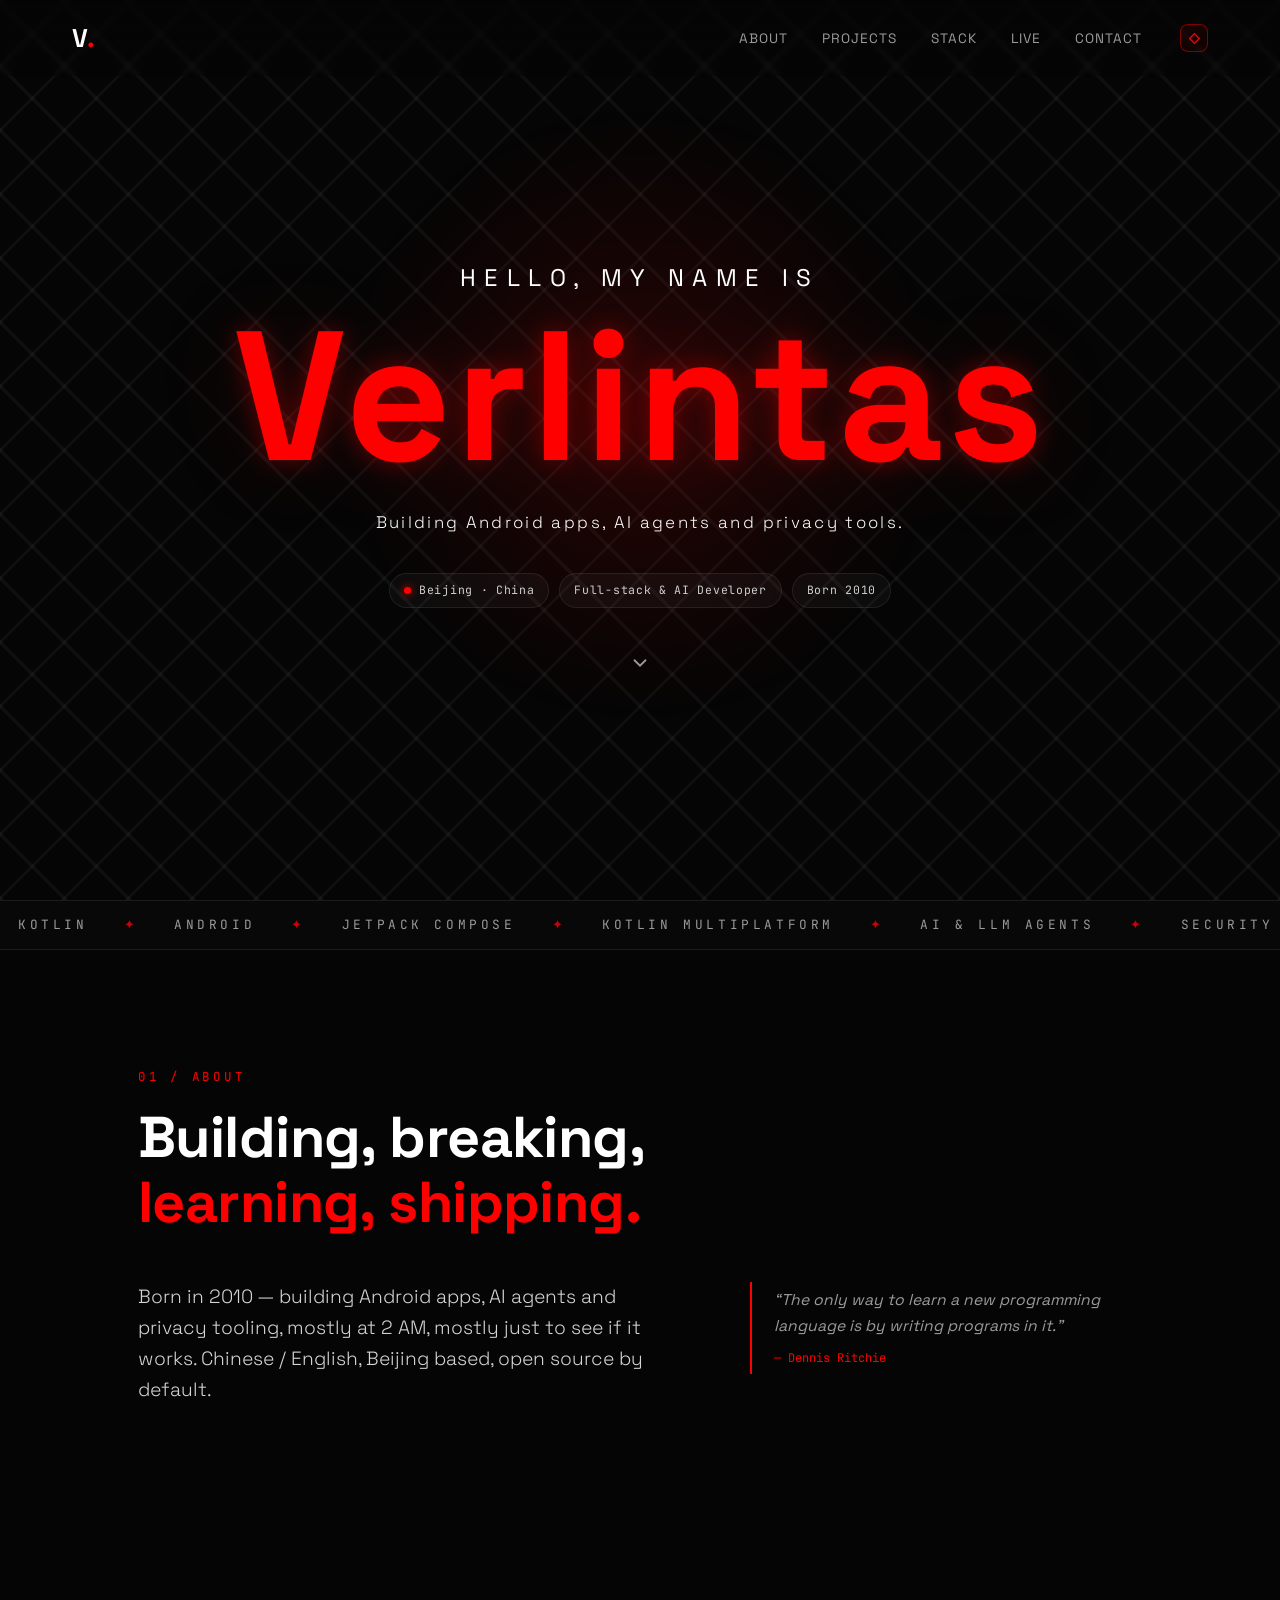
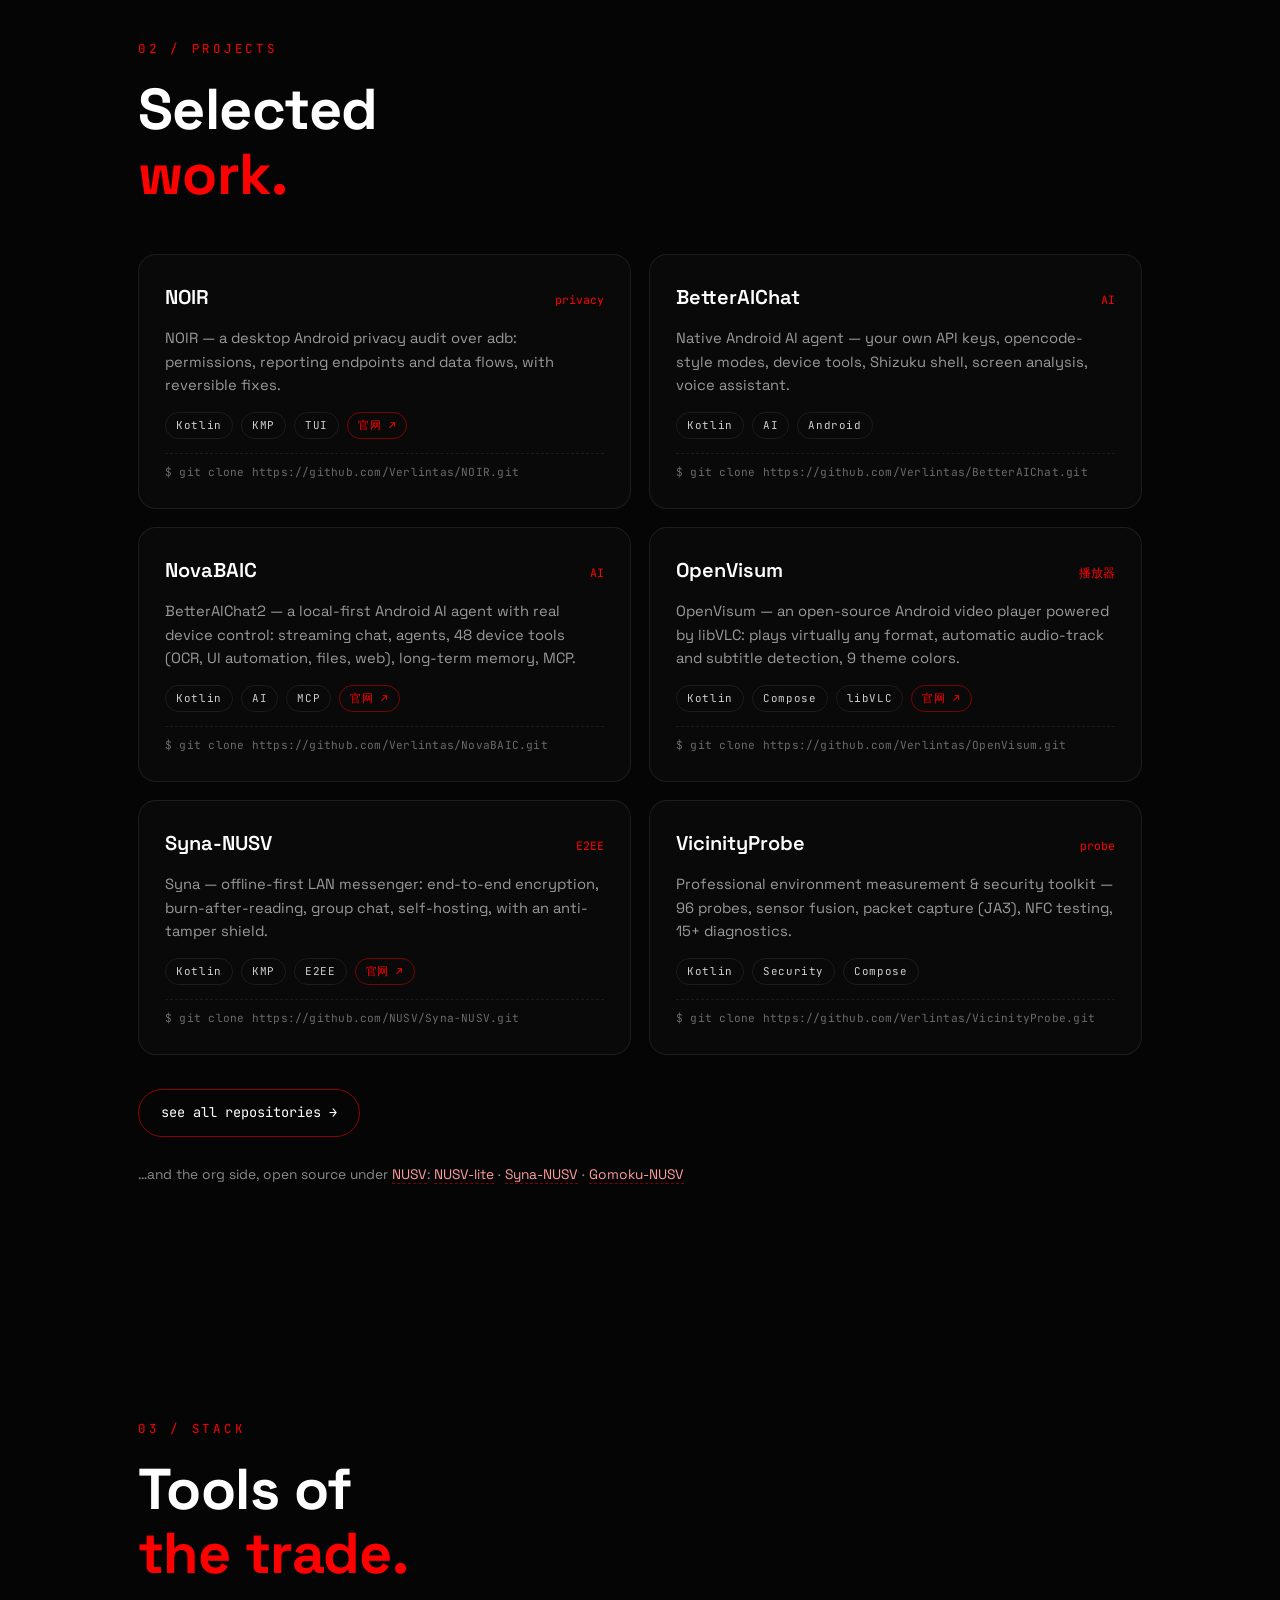
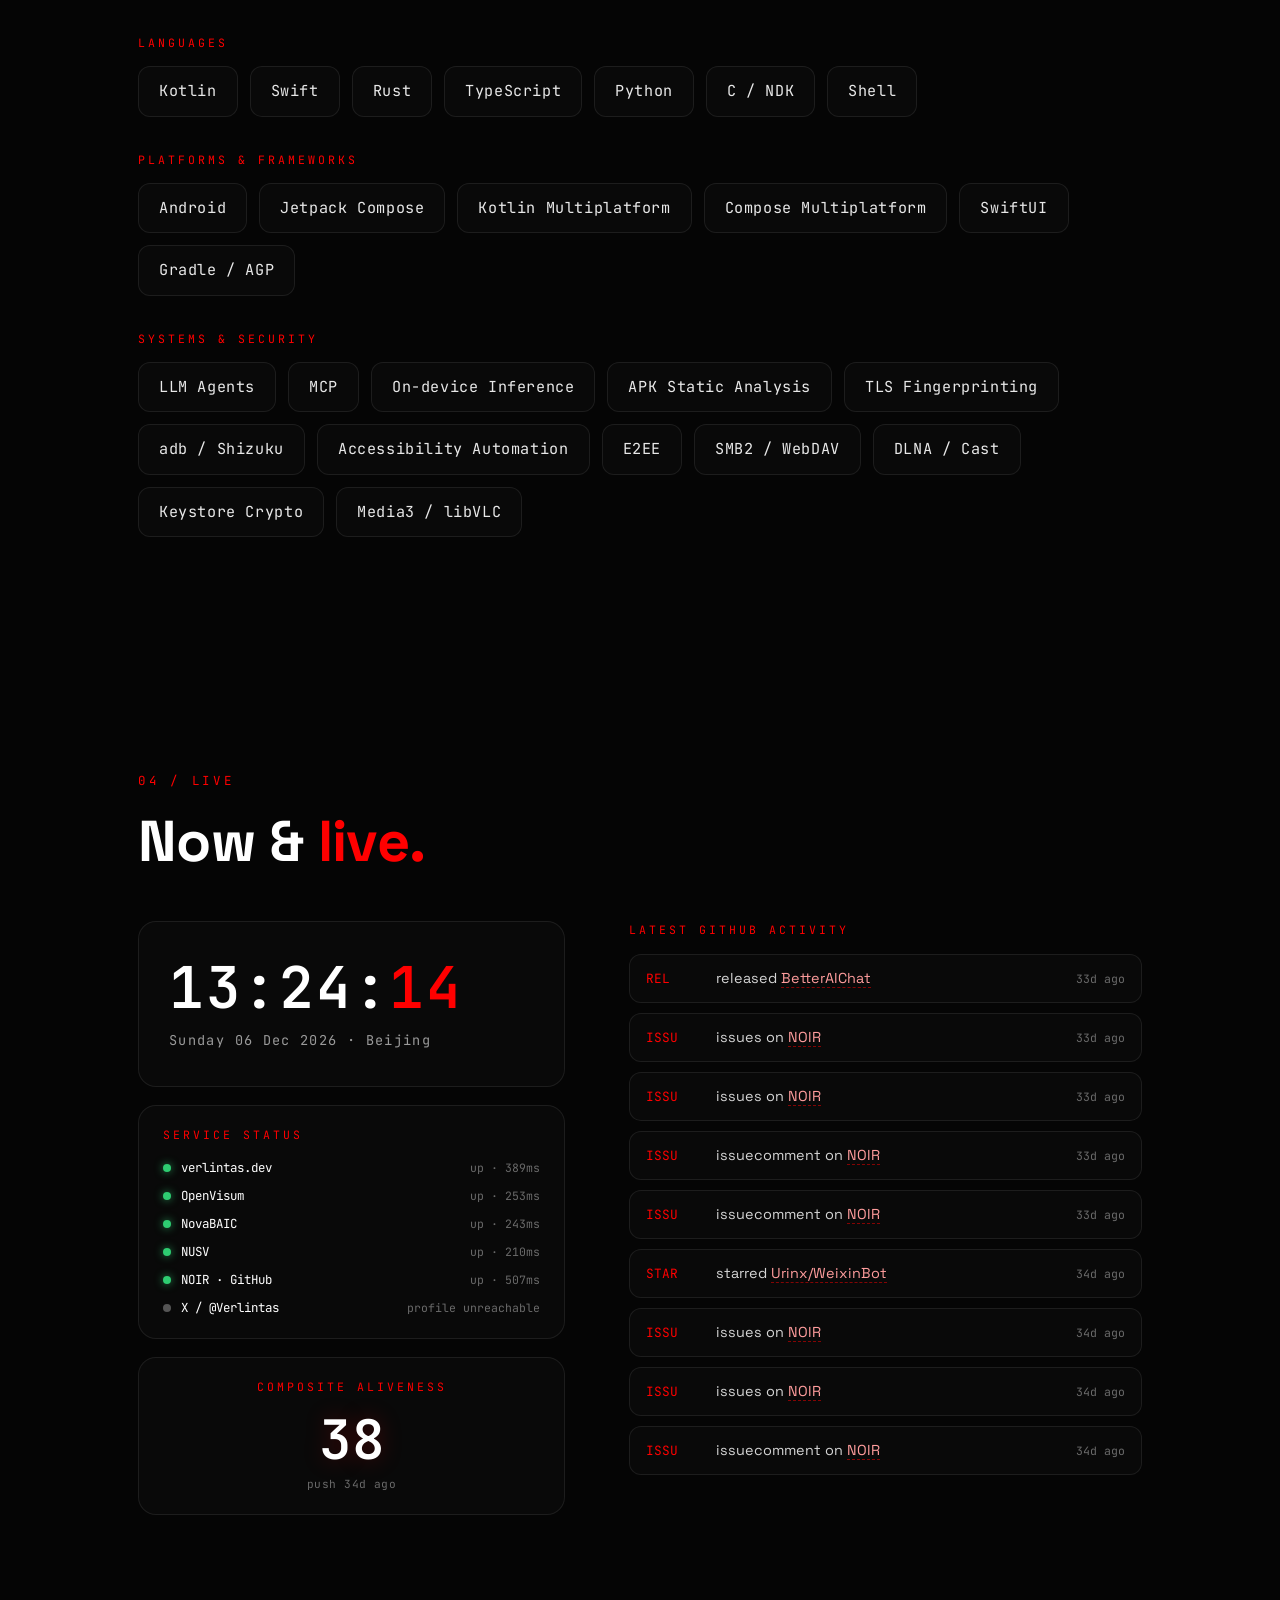
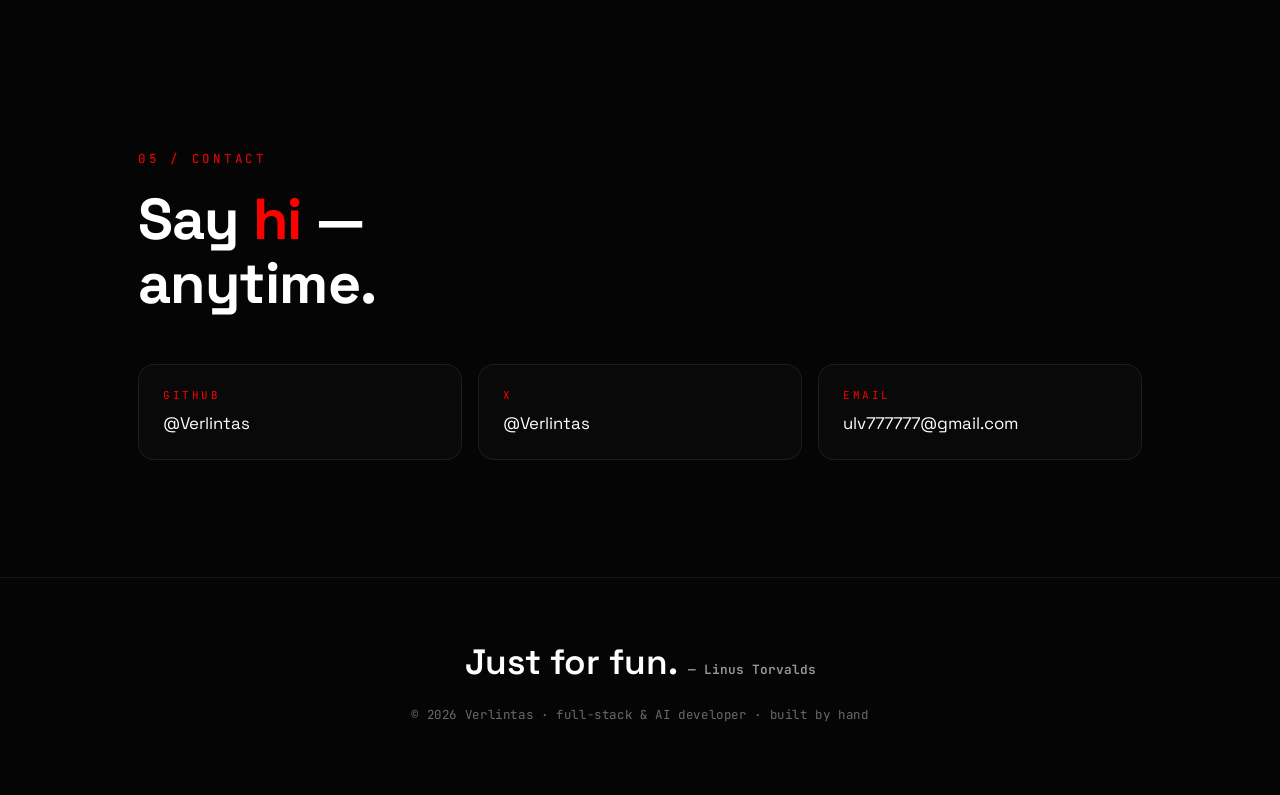
==== commit 887f5e97: "Shorten the site title to 'Verlintas - AI developer'" ====
--- a/index.html
+++ b/index.html
@@ -3,20 +3,20 @@
 <head>
   <meta charset="UTF-8">
   <meta name="viewport" content="width=device-width, initial-scale=1.0">
-  <title>Verlintas — Android, Kotlin Multiplatform &amp; AI</title>
+  <title>Verlintas - AI developer</title>
   <meta name="description" content="Verlintas — full-stack &amp; AI developer in Beijing. Android, Kotlin Multiplatform, on-device AI agents, privacy and security tooling. Open source, offline-first.">
   <link rel="canonical" href="https://verlintas.dev/">
   <meta property="og:type" content="website">
   <meta property="og:url" content="https://verlintas.dev/">
   <meta property="og:site_name" content="Verlintas">
-  <meta property="og:title" content="Verlintas — Android, Kotlin Multiplatform &amp; AI">
+  <meta property="og:title" content="Verlintas - AI developer">
   <meta property="og:description" content="Full-stack &amp; AI developer in Beijing. Android, Kotlin Multiplatform, on-device AI agents, privacy and security tooling.">
   <meta property="og:image" content="https://verlintas.dev/assets/og.png">
   <meta property="og:image:width" content="1200">
   <meta property="og:image:height" content="630">
   <meta name="twitter:card" content="summary_large_image">
   <meta name="twitter:site" content="@Verlintas">
-  <meta name="twitter:title" content="Verlintas — Android, Kotlin Multiplatform &amp; AI">
+  <meta name="twitter:title" content="Verlintas - AI developer">
   <meta name="twitter:description" content="Full-stack &amp; AI developer in Beijing. Android, Kotlin Multiplatform, on-device AI agents, privacy and security tooling.">
   <meta name="twitter:image" content="https://verlintas.dev/assets/og.png">
   <link rel="icon" type="image/svg+xml" href="assets/favicon.svg">
